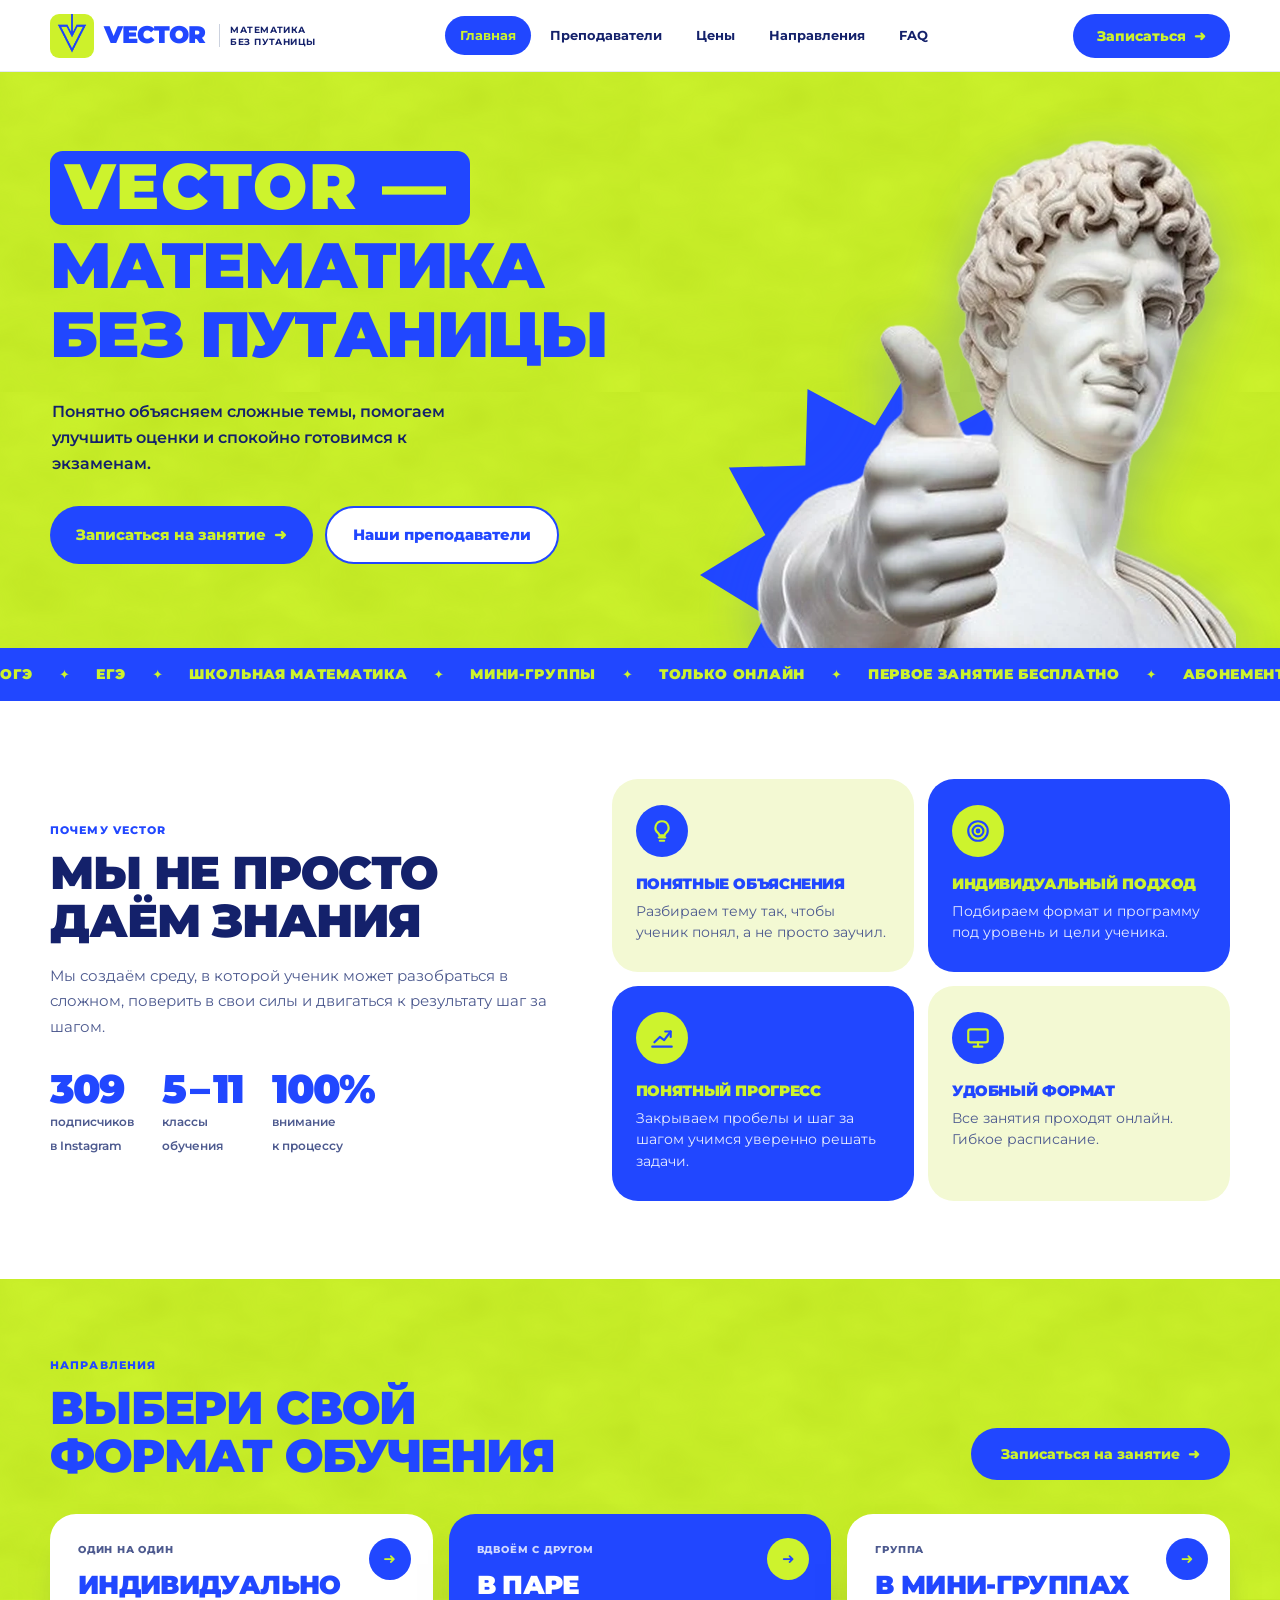
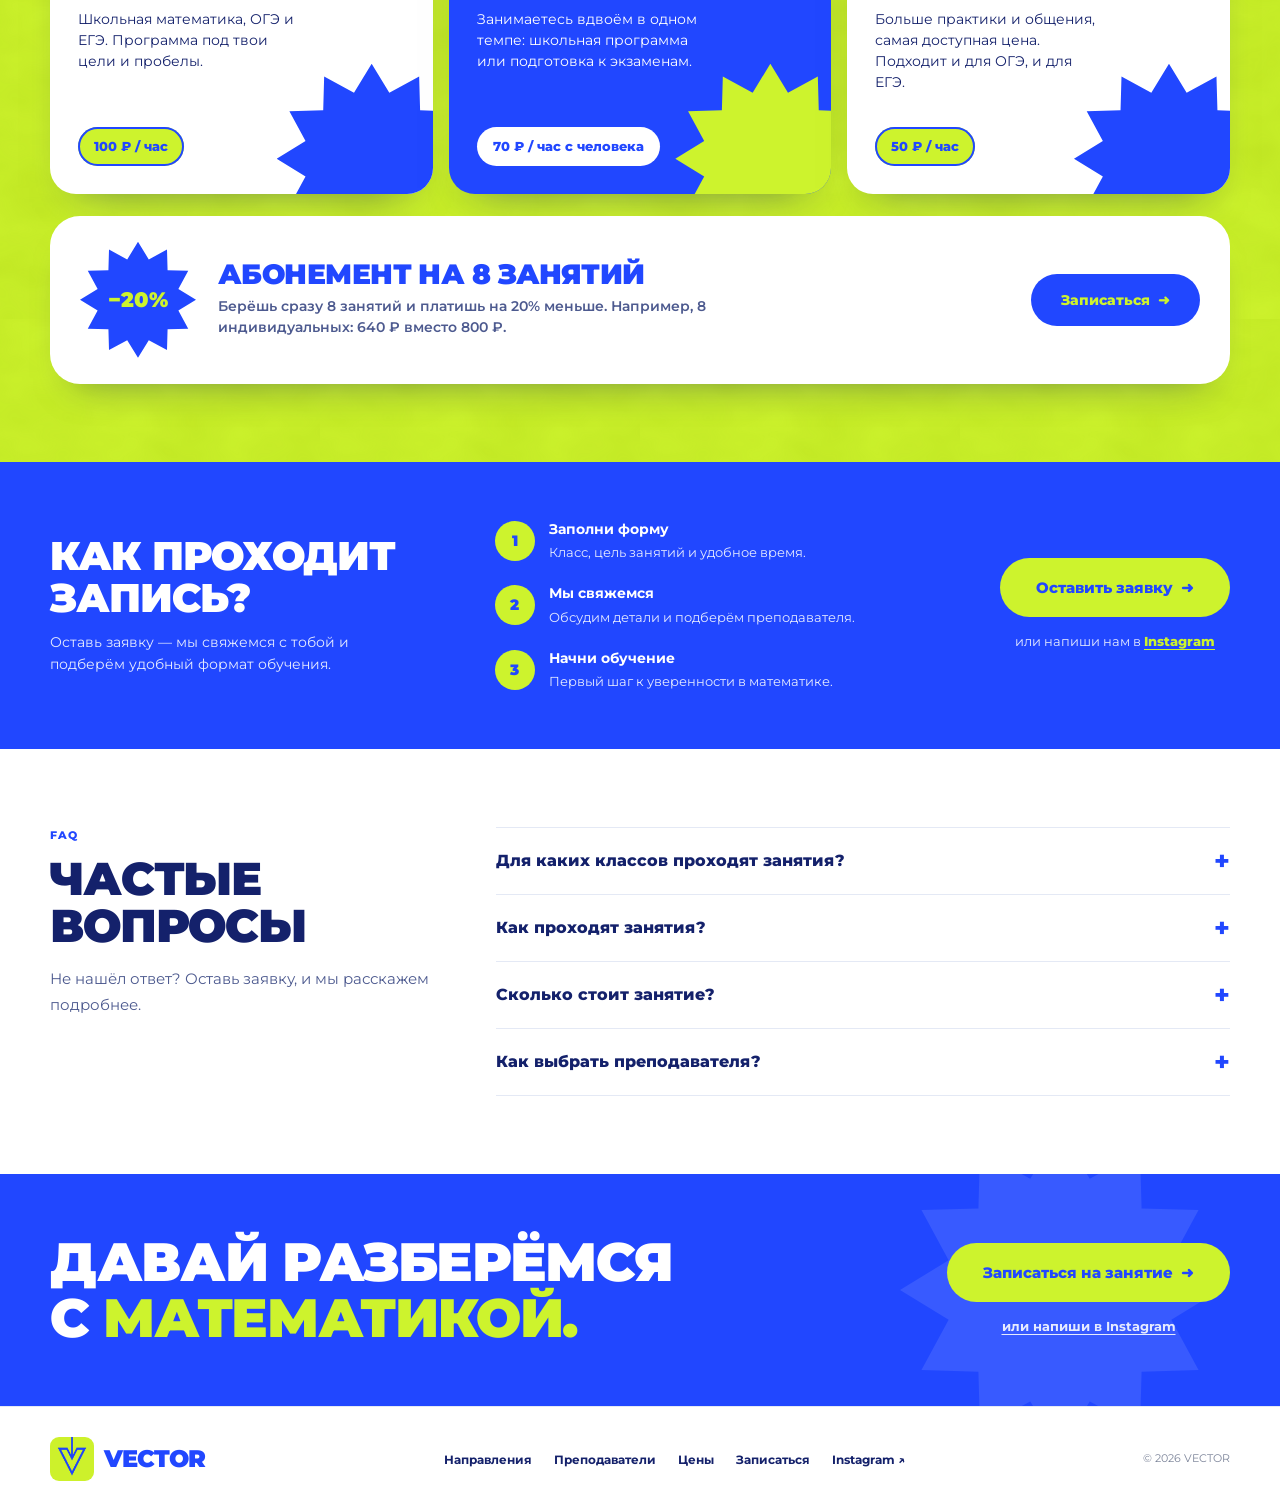
==== index.html @ 54697eaa "Первая версия сайта" ====
<!doctype html>
<html lang="ru"><head><meta charset="utf-8"><meta name="viewport" content="width=device-width,initial-scale=1">
<meta name="theme-color" content="#2447ff"><meta name="description" content="VECTOR — репетиторство по математике 5–11 класс, подготовка к ОГЭ и ЕГЭ.">
<title>VECTOR — математика без путаницы</title>
<link rel="icon" type="image/png" href="[data-uri]"><link rel="preconnect" href="https://fonts.googleapis.com"><link href="https://fonts.googleapis.com/css2?family=Montserrat:wght@500;700;800;900&display=swap" rel="stylesheet"><style>
:root{--b:#2147ff;--l:#cdf32d;--n:#14216b;--m:#f3f9d3;--mut:#4d5a8f;--line:#e4e9f5;--r:26px}
*{box-sizing:border-box}
html{scroll-behavior:smooth;scroll-padding-top:90px}
body{margin:0;font-family:Montserrat,Inter,system-ui,Arial,sans-serif;font-size:15px;line-height:1.6;color:var(--n);background:#fff;-webkit-font-smoothing:antialiased}
a{color:inherit;text-decoration:none}
img{max-width:100%}
h1,h2,h3{margin:0;font-weight:900;text-transform:uppercase;letter-spacing:-.025em}
.wrap{width:min(1180px,calc(100% - 40px));margin:auto}
.tex{background-color:var(--l);background-image:url("data:image/svg+xml,%3Csvg xmlns='http://www.w3.org/2000/svg' width='320' height='320'%3E%3Cfilter id='n'%3E%3CfeTurbulence type='fractalNoise' baseFrequency='.012 .02' numOctaves='3' seed='4'/%3E%3CfeColorMatrix values='0 0 0 0 .3 0 0 0 0 .5 0 0 0 0 0 0 0 0 .25 0'/%3E%3C/filter%3E%3Crect width='100%25' height='100%25' filter='url(%23n)'/%3E%3C/svg%3E")}

/* header */
header{height:72px;position:sticky;top:0;z-index:50;background:rgba(255,255,255,.92);backdrop-filter:blur(12px);border-bottom:1px solid var(--line)}
.nav{height:100%;display:flex;align-items:center;justify-content:space-between;gap:20px}
.brand{display:flex;align-items:center;gap:10px;font-weight:900;font-size:24px;letter-spacing:-.04em;color:var(--b)}
.brand img{width:44px;height:44px;border-radius:9px;object-fit:cover;flex:none}
.tag{border-left:1px solid #ccd2df;padding-left:10px;margin-left:4px;font-size:9px;line-height:1.25;color:var(--n);letter-spacing:.05em;font-weight:700}
.links{display:flex;gap:4px;font-size:13px;font-weight:700}
.links a{padding:9px 15px;border-radius:30px;transition:.2s}
.links a:hover{background:var(--m);color:var(--b)}
.links a.active{background:var(--b);color:var(--l)}

/* buttons */
.btn{display:inline-flex;align-items:center;justify-content:center;gap:10px;border:0;border-radius:40px;padding:15px 26px;background:var(--b);color:var(--l);font:800 13px Montserrat,Inter,sans-serif;cursor:pointer;transition:transform .2s,box-shadow .2s;text-align:center}
.btn:hover{transform:translateY(-2px);box-shadow:0 12px 24px -12px rgba(33,71,255,.7)}
.btn.blue{background:var(--b);color:var(--l)}
.btn.outline,.btn.dark{background:#fff;color:var(--b);border:2px solid var(--b)}
.btn.lime{background:var(--l);color:var(--b)}
.btn.sm{padding:12px 20px}
.btn.big{padding:20px 36px;font-size:15px}

/* sections */
.section{padding:78px 0}
.head{display:flex;align-items:flex-end;justify-content:space-between;gap:20px;margin-bottom:34px}
.kicker{font-size:11px;letter-spacing:.1em;text-transform:uppercase;font-weight:800;color:var(--b);margin-bottom:10px}
.title{font-size:clamp(28px,3.6vw,46px);line-height:1.04;color:var(--n)}
.textlink{font-size:13px;font-weight:800;color:var(--b)}
.copy{font-size:15px;line-height:1.7;color:var(--mut);margin:0}

/* hero */
.hero{position:relative;overflow:hidden;color:var(--b)}
.hero-grid{display:grid;grid-template-columns:1.05fr .95fr;gap:20px;align-items:stretch;min-height:560px}
.hero-copy{padding:76px 0 84px;display:flex;flex-direction:column;justify-content:center;align-items:flex-start;position:relative;z-index:3}
.eyebrow{display:inline-block;font-size:11px;letter-spacing:.08em;text-transform:uppercase;margin-bottom:24px;color:var(--b);font-weight:800;padding:9px 15px;background:#fff;border-radius:30px}
h1{font-size:clamp(34px,5vw,64px);line-height:1.08;color:var(--b);margin:0 0 22px}
h1 span{display:inline-block;background:var(--b);color:var(--l);padding:.06em .26em .1em .18em;border-radius:.2em;line-height:1;margin:.04em 0 .1em;letter-spacing:-.015em}
.lead{font-size:16px;line-height:1.6;color:var(--n);font-weight:600;max-width:460px;margin:0}
.actions{display:flex;gap:12px;flex-wrap:wrap;margin-top:30px}
.art{position:relative;min-height:520px}
.burst{position:absolute;right:100px;top:50%;width:430px;height:430px;background:var(--b);clip-path:polygon(50.0% 0.0%,59.3% 15.2%,75.0% 6.7%,75.5% 24.5%,93.3% 25.0%,84.8% 40.7%,100.0% 50.0%,84.8% 59.3%,93.3% 75.0%,75.5% 75.5%,75.0% 93.3%,59.3% 84.8%,50.0% 100.0%,40.7% 84.8%,25.0% 93.3%,24.5% 75.5%,6.7% 75.0%,15.2% 59.3%,0.0% 50.0%,15.2% 40.7%,6.7% 25.0%,24.5% 24.5%,25.0% 6.7%,40.7% 15.2%);animation:spin 60s linear infinite}
@keyframes spin{from{transform:translateY(-50%) rotate(0)}to{transform:translateY(-50%) rotate(360deg)}}
.statue{position:absolute;z-index:2;bottom:0;right:-6px;height:92%;width:auto;max-width:none;filter:drop-shadow(0 16px 28px rgba(33,71,255,.28))}
.fcard{position:absolute;z-index:3;left:0;bottom:64px;background:#fff;border-radius:22px;padding:16px 22px 18px;display:grid;gap:9px;box-shadow:0 18px 34px -20px rgba(33,71,255,.7)}
.fcard i{font-style:normal;font-size:10px;font-weight:800;letter-spacing:.12em;text-transform:uppercase;color:var(--mut)}
.fcard b{font-size:17px;font-weight:800;color:var(--b);letter-spacing:-.01em;white-space:nowrap}
.fcard b+b{border-top:1.5px dashed #cfd6ee;padding-top:9px}

/* ticker */
.ticker{background:var(--b);color:var(--l);overflow:hidden}
.ticker .track{display:flex;width:max-content;animation:tickmove 38s linear infinite}
.ticker .grp{display:flex;flex:none;align-items:center}
.ticker .grp span{padding:15px 0;font-weight:900;font-size:14px;letter-spacing:.05em;white-space:nowrap}
.ticker .grp i{font-style:normal;padding:0 26px;font-size:13px}
@keyframes tickmove{from{transform:translateX(0)}to{transform:translateX(-50%)}}

/* why + features */
.why-grid{display:grid;grid-template-columns:.9fr 1.1fr;gap:56px;align-items:center}
.why-left .title{margin-bottom:18px}
.stats{display:grid;grid-template-columns:repeat(3,auto);gap:28px;margin-top:30px;justify-content:start}
.stat strong{display:block;font-size:40px;font-weight:900;letter-spacing:-.05em;color:var(--b);line-height:1}
.stat span{font-size:12px;line-height:1.4;color:var(--mut);font-weight:600}
.feat-grid{display:grid;grid-template-columns:1fr 1fr;gap:14px}
.feat{background:var(--m);border-radius:var(--r);padding:26px 24px 28px;transition:transform .2s}
.feat:hover{transform:translateY(-4px)}
.feat.blue{background:var(--b);color:#fff}
.feat .ic{width:52px;height:52px;border-radius:50%;background:var(--b);color:var(--l);display:grid;place-items:center;margin-bottom:18px}
.feat.blue .ic{background:var(--l);color:var(--b)}
.feat .ic svg{width:26px;height:26px;fill:none;stroke:currentColor;stroke-width:2;stroke-linecap:round;stroke-linejoin:round}
.feat h3{font-size:15px;line-height:1.2;color:var(--b);margin-bottom:8px}
.feat.blue h3{color:var(--l)}
.feat p{margin:0;font-size:13.5px;line-height:1.6;color:var(--mut)}
.feat.blue p{color:#e6ebff}

/* courses */
.courses-sec .title{color:var(--b)}
.courses{display:grid;grid-template-columns:repeat(3,1fr);gap:16px}
.course{position:relative;overflow:hidden;min-height:280px;padding:28px;background:#fff;color:var(--n);display:flex;flex-direction:column;align-items:flex-start;border-radius:var(--r);transition:transform .25s}
.course:hover{transform:translateY(-6px)}
.course.blue{background:var(--b);color:#fff}
.label{font-size:10px;font-weight:800;text-transform:uppercase;letter-spacing:.08em;color:var(--mut)}
.course.blue .label{color:#cfd8ff}
.course h3{font-size:26px;line-height:1.04;margin:14px 0 10px;color:var(--b);z-index:1}
.course.blue h3{color:#fff}
.course p{font-size:13.5px;line-height:1.55;max-width:230px;margin:0 0 20px;z-index:1}
.price{font-size:13px;font-weight:800;margin-top:auto;z-index:1;background:var(--b);color:var(--l);padding:9px 16px;border-radius:30px}
.course.blue .price{background:var(--l);color:var(--b)}
.arr{position:absolute;right:22px;top:24px;background:var(--l);color:var(--b);border-radius:50%;width:42px;height:42px;display:grid;place-items:center;z-index:2;font-weight:900}
.course.blue .arr{background:#fff}
.star{position:absolute;right:-34px;bottom:-60px;width:190px;height:190px;background:var(--l);clip-path:polygon(50.0% 0.0%,59.3% 15.2%,75.0% 6.7%,75.5% 24.5%,93.3% 25.0%,84.8% 40.7%,100.0% 50.0%,84.8% 59.3%,93.3% 75.0%,75.5% 75.5%,75.0% 93.3%,59.3% 84.8%,50.0% 100.0%,40.7% 84.8%,25.0% 93.3%,24.5% 75.5%,6.7% 75.0%,15.2% 59.3%,0.0% 50.0%,15.2% 40.7%,6.7% 25.0%,24.5% 24.5%,25.0% 6.7%,40.7% 15.2%)}
.course.blue .star{background:var(--l);opacity:.9}

/* band */
.band{background:var(--b);color:#fff;padding:56px 0}
.band-grid{display:grid;grid-template-columns:1fr 1.15fr auto;gap:44px;align-items:center}
.band-title h2{font-size:clamp(28px,3.2vw,40px);line-height:1.05;margin:0 0 12px}
.band-title p{margin:0;font-size:14px;line-height:1.6;color:#e6ebff;max-width:340px}
.steps{display:grid;gap:18px}
.step{display:grid;grid-template-columns:40px 1fr;gap:14px;align-items:center}
.num{width:40px;height:40px;border-radius:50%;background:var(--l);color:var(--b);display:grid;place-items:center;font-size:15px;font-weight:900}
.step strong{font-size:14px;display:block}
.step span{font-size:12.5px;color:#e6ebff}
.band-cta{display:grid;gap:14px;justify-items:center;text-align:center}
.band-cta .btn{background:var(--l);color:var(--b)}
.band-cta p{margin:0;font-size:13px;color:#e6ebff}
.band-cta p a{color:var(--l);font-weight:800;text-decoration:underline;text-underline-offset:3px}

/* faq */
.faq-grid{display:grid;grid-template-columns:.7fr 1.3fr;gap:50px}
details{border-top:1px solid var(--line);padding:20px 0}
details:last-child{border-bottom:1px solid var(--line)}
summary{list-style:none;display:flex;justify-content:space-between;gap:16px;cursor:pointer;font-size:16px;font-weight:800;color:var(--n)}
summary::-webkit-details-marker{display:none}
summary:after{content:'+';font-size:26px;line-height:1;color:var(--b);flex:none}
details[open] summary:after{content:'−'}
details p{font-size:14px;line-height:1.65;color:var(--mut);margin:12px 0 0}

/* cta */
.cta{background:var(--b);color:#fff;padding:60px 0;position:relative;overflow:hidden}
.cta:before{content:'';position:absolute;right:max(4%,calc((100vw - 1180px)/2 + 10px));top:50%;width:320px;height:320px;transform:translateY(-50%);background:rgba(255,255,255,.1);clip-path:polygon(50.0% 0.0%,59.3% 15.2%,75.0% 6.7%,75.5% 24.5%,93.3% 25.0%,84.8% 40.7%,100.0% 50.0%,84.8% 59.3%,93.3% 75.0%,75.5% 75.5%,75.0% 93.3%,59.3% 84.8%,50.0% 100.0%,40.7% 84.8%,25.0% 93.3%,24.5% 75.5%,6.7% 75.0%,15.2% 59.3%,0.0% 50.0%,15.2% 40.7%,6.7% 25.0%,24.5% 24.5%,25.0% 6.7%,40.7% 15.2%)}
.cta .wrap{position:relative;z-index:1;display:flex;align-items:center;justify-content:space-between;gap:34px}
.cta h2{font-size:clamp(30px,4.4vw,54px);line-height:1.04}
.cta h2 span{color:var(--l)}
.cta-act{display:grid;gap:14px;justify-items:center;text-align:center;flex:none}
.cta .btn.big{background:var(--l);color:var(--b)}
.cta-ig{font-size:13px;font-weight:700;color:#e6ebff;text-decoration:underline;text-underline-offset:3px}
.cta-ig:hover{color:var(--l)}

/* page hero (inner pages) */
.page-hero{color:var(--b);padding:56px 0 60px;position:relative;overflow:hidden}
.page-hero:after{content:'';position:absolute;right:-60px;top:-50px;width:330px;height:330px;background:var(--b);clip-path:polygon(50.0% 0.0%,59.3% 15.2%,75.0% 6.7%,75.5% 24.5%,93.3% 25.0%,84.8% 40.7%,100.0% 50.0%,84.8% 59.3%,93.3% 75.0%,75.5% 75.5%,75.0% 93.3%,59.3% 84.8%,50.0% 100.0%,40.7% 84.8%,25.0% 93.3%,24.5% 75.5%,6.7% 75.0%,15.2% 59.3%,0.0% 50.0%,15.2% 40.7%,6.7% 25.0%,24.5% 24.5%,25.0% 6.7%,40.7% 15.2%)}
.page-hero .wrap{position:relative;z-index:2}
.page-hero h1{font-size:clamp(30px,4.6vw,58px);margin-bottom:16px}
.page-hero p{font-size:16px;line-height:1.6;color:var(--n);font-weight:600;max-width:520px;margin:0}

/* teachers */
.teachers{display:grid;grid-template-columns:repeat(3,1fr);gap:20px}
.teacher{background:#fff;border:1px solid var(--line);border-radius:var(--r);overflow:hidden;transition:transform .25s;display:flex;flex-direction:column}
.teacher:hover{transform:translateY(-6px)}
.photo{height:230px;background:var(--b);position:relative;display:grid;place-items:center;overflow:hidden}
.photo.lime{background:var(--l)}
.photo.navy{background:var(--m)}
.photo .ph{font-size:84px;font-weight:900;color:var(--l);letter-spacing:-.06em;z-index:2}
.photo.lime .ph,.photo.navy .ph{color:var(--b)}
.photo:after{content:'';position:absolute;right:-30px;bottom:-60px;width:150px;height:150px;background:rgba(255,255,255,.2);clip-path:polygon(50.0% 0.0%,59.3% 15.2%,75.0% 6.7%,75.5% 24.5%,93.3% 25.0%,84.8% 40.7%,100.0% 50.0%,84.8% 59.3%,93.3% 75.0%,75.5% 75.5%,75.0% 93.3%,59.3% 84.8%,50.0% 100.0%,40.7% 84.8%,25.0% 93.3%,24.5% 75.5%,6.7% 75.0%,15.2% 59.3%,0.0% 50.0%,15.2% 40.7%,6.7% 25.0%,24.5% 24.5%,25.0% 6.7%,40.7% 15.2%)}
.tbody{padding:24px;display:flex;flex-direction:column;gap:12px;flex:1}
.tbody h3{font-size:22px;color:var(--n)}
.role{font-size:12px;font-weight:800;color:var(--b)}
.tbody p{font-size:13px;line-height:1.6;color:var(--mut);margin:0}
.chips{display:flex;gap:7px;flex-wrap:wrap}
.chip{font-size:11px;font-weight:800;padding:6px 12px;border-radius:30px;background:var(--m);color:var(--n)}
.tfoot{margin-top:auto;padding-top:6px}

.tl-sec{background:var(--m)}
.tl-grid{display:grid;grid-template-columns:repeat(3,1fr);gap:30px}
.tl{position:relative}
.tl .circ{width:68px;height:68px;border-radius:50%;background:var(--b);color:var(--l);display:grid;place-items:center;font-size:26px;font-weight:900;margin-bottom:20px;position:relative;z-index:1}
.tl:not(:last-child):after{content:'';position:absolute;top:33px;left:84px;right:-14px;border-top:3px dashed var(--b);opacity:.35}
.tl h3{font-size:18px;color:var(--b);margin-bottom:8px;line-height:1.15}
.tl p{margin:0;font-size:14px;line-height:1.65;color:var(--mut);max-width:300px}

.join{background:var(--b);color:#fff;border-radius:30px;padding:48px;display:grid;grid-template-columns:1.2fr .8fr;gap:30px;align-items:center}
.join h2{font-size:clamp(28px,3.6vw,44px);line-height:1.04;margin:0 0 12px}
.join p{color:#e6ebff;line-height:1.6;font-size:14px;margin:0}
.join .btn{background:var(--l);color:var(--b)}
.join ul{margin:0;padding:0;list-style:none;display:grid;gap:12px}
.join li{display:flex;gap:12px;align-items:center;font-size:14px;font-weight:700}
.join li:before{content:'✓';width:28px;height:28px;border-radius:50%;background:var(--l);color:var(--b);display:grid;place-items:center;font-size:13px;font-weight:900;flex:none}

/* signup */
.signup-grid{display:grid;grid-template-columns:.85fr 1.15fr;gap:46px;align-items:start}
.side{position:sticky;top:96px;display:grid;gap:16px}
.side .steps{background:var(--b);color:#fff;border-radius:var(--r);padding:30px;gap:20px}
.perks{background:var(--l);border-radius:var(--r);padding:26px}
.perks h3{margin:0 0 12px;font-size:18px;color:var(--b)}
.perks ul{margin:0;padding:0;list-style:none;display:grid;gap:9px;font-size:13px;font-weight:700}
.perks li:before{content:'★ ';color:var(--b)}
.form{background:#fff;color:var(--n);padding:34px;border-radius:30px;border:1px solid var(--line);box-shadow:0 30px 60px -40px rgba(33,71,255,.6)}
.form h2{margin:0 0 6px;font-size:26px;color:var(--b)}
.form>p{margin:0 0 22px;font-size:13px;color:var(--mut)}
.row{display:grid;grid-template-columns:1fr 1fr;gap:14px}
.field{display:grid;gap:7px;margin-bottom:16px}
.field label{font-size:12px;font-weight:800}
.field input,.field select,.field textarea{width:100%;padding:14px;border:1.5px solid var(--line);border-radius:14px;background:#fafbfe;font:500 14px Montserrat,Inter,sans-serif;color:var(--n);transition:.2s}
.field textarea{min-height:90px;resize:vertical}
.field input:focus,.field select:focus,.field textarea:focus{outline:0;border-color:var(--b);background:#fff;box-shadow:0 0 0 4px rgba(33,71,255,.1)}
.pills{display:flex;gap:8px;flex-wrap:wrap;position:relative}
.pills input{position:absolute;opacity:0;pointer-events:none;width:1px;height:1px;left:0;top:0}
.pills label{padding:10px 16px;border:1.5px solid var(--line);border-radius:30px;font-size:13px;font-weight:700;cursor:pointer;transition:.2s;background:#fafbfe}
.pills input:checked+label{background:var(--b);border-color:var(--b);color:var(--l)}
.pills label:hover{border-color:var(--b)}
.form .btn{width:100%;padding:17px;font-size:14px}
.note{font-size:11px;line-height:1.5;color:#77809b;margin:12px 0 0;text-align:center}
.ok{display:none;background:#f2fbc9;border:1.5px solid var(--l);border-radius:14px;padding:14px;font-size:13px;font-weight:700;margin-top:14px}
.ok.show{display:block}

/* footer */
footer{padding:30px 0;border-top:1px solid var(--line)}
.footer{display:flex;align-items:center;justify-content:space-between;gap:20px}
.footlinks{display:flex;gap:22px;font-size:12px;font-weight:700}
.footlinks a:hover{color:var(--b)}
.copyright{font-size:11px;color:#7d859a}

/* mobile tabs */
.mnav{display:none}

/* cabinet */
.cab-body{background:#f7faea}
.gate{position:fixed;inset:0;z-index:100;background:var(--l);display:grid;place-items:center;padding:20px}
.gate[hidden]{display:none}
.gate-box{background:#fff;border-radius:28px;padding:34px;width:min(400px,100%);display:grid;gap:14px;text-align:center;justify-items:center;box-shadow:0 30px 60px -30px rgba(33,71,255,.6)}
.gate-box img{border-radius:14px}
.gate-box h1{font-size:24px;margin:0;color:var(--b)}
.gate-box p{margin:0;font-size:13px;color:var(--mut);line-height:1.5;text-transform:none}
.gate-box input{width:100%;padding:14px;border:2px solid var(--line);border-radius:14px;font:600 15px Montserrat,Inter,sans-serif;text-align:center}
.gate-box input:focus{outline:0;border-color:var(--b)}
.gate-box .btn{width:100%}
.gate-box .gate-err{color:#d4142e;font-weight:700;min-height:1em}
.cab{padding:40px 0 70px}
.cab[hidden],section[hidden]{display:none}
.cab-head{display:flex;justify-content:space-between;align-items:flex-end;gap:20px;flex-wrap:wrap;margin-bottom:26px}
.cab-actions{display:flex;gap:10px;flex-wrap:wrap}
.cab-stats{display:grid;grid-template-columns:repeat(3,1fr);gap:14px;margin-bottom:26px}
.cstat{background:#fff;border-radius:20px;padding:18px 22px}
.cstat strong{display:block;font-size:34px;font-weight:900;color:var(--b);letter-spacing:-.04em}
.cstat span{font-size:12px;font-weight:700;color:var(--mut)}
.tabs{display:flex;gap:8px;margin-bottom:20px;flex-wrap:wrap}
.tab{border:0;background:#fff;color:var(--b);border-radius:30px;padding:11px 20px;font:800 13px Montserrat,Inter,sans-serif;cursor:pointer}
.tab.on{background:var(--b);color:var(--l)}
.weekgrid{display:grid;grid-template-columns:repeat(auto-fit,minmax(210px,1fr));gap:12px;align-items:start}
.dcol{background:#fff;border-radius:20px;padding:12px;display:grid;gap:10px}
.dcol.today{outline:3px solid var(--b)}
.dhead{display:flex;justify-content:space-between;align-items:center;font-size:13px;color:var(--b)}
.dhead span{background:var(--l);color:var(--b);border-radius:20px;min-width:26px;text-align:center;padding:3px 8px;font-weight:900;font-size:12px}
.dempty{font-size:12px;color:#97a0b8;font-weight:700;padding:10px 4px}
.dempty.big{background:#fff;border:2px dashed var(--line);border-radius:20px;padding:40px;text-align:center}
.lcard{background:var(--m);border-radius:16px;padding:12px;display:grid;gap:7px}
.ltime{font-weight:900;font-size:15px;color:var(--b)}
.lname{font-weight:800;font-size:14px}
.ltopic{font-size:12px;color:var(--n)}
.lnote{font-size:11.5px;color:var(--mut);line-height:1.45}
.lbtns{display:flex;gap:6px;flex-wrap:wrap;margin-top:2px}
.lbtns .btn{padding:8px 12px;font-size:11px}
.dadd{border:2px dashed #c4cde4;background:transparent;border-radius:12px;padding:9px;font:800 12px Montserrat,Inter,sans-serif;color:var(--b);cursor:pointer}
.dadd:hover{background:var(--m);border-color:var(--b)}
.stu-grid{display:grid;grid-template-columns:repeat(auto-fill,minmax(250px,1fr));gap:14px}
.scard{background:#fff;border-radius:20px;padding:20px}
.scard h3{margin:0 0 4px;font-size:17px}
.scard ul{list-style:none;margin:12px 0 0;padding:0;display:grid;gap:7px;font-size:13px}
.scard li b{color:var(--b);display:inline-block;width:26px}
.scard li span{color:var(--mut);font-size:11px}
.backup{background:#fff;border-radius:22px;padding:28px;max-width:720px}
.backup h3{margin:0 0 10px;font-size:20px}
.backup p{font-size:14px;line-height:1.65;color:var(--mut);margin:0 0 18px}
.dlg{border:0;border-radius:26px;padding:0;width:min(560px,calc(100% - 24px));color:var(--n);box-shadow:0 40px 80px -30px rgba(16,32,79,.6)}
.dlg::backdrop{background:rgba(33,71,255,.45)}
.dlg-form{padding:26px}
.dlg-form h2{margin:0 0 18px;font-size:22px;color:var(--b)}
.dlg-btns{display:flex;gap:10px;flex-wrap:wrap;margin-top:6px}
.toast{position:fixed;left:50%;bottom:26px;transform:translate(-50%,30px);background:var(--b);color:var(--l);padding:12px 20px;border-radius:30px;font-size:13px;font-weight:700;opacity:0;pointer-events:none;transition:.25s;z-index:200}
.toast.show{opacity:1;transform:translate(-50%,0)}

/* ===== адаптив ===== */
@media(max-width:900px){
.links{gap:0}.links a{padding:8px 10px;font-size:12px}
.hero-grid{grid-template-columns:1fr;min-height:0}
.hero-copy{padding:56px 0 20px}
.art{min-height:400px}
.burst{width:330px;height:330px;right:auto;left:50%;margin-left:-190px}
.statue{right:auto;left:50%;margin-left:-60px;height:94%}
.fcard{left:0;bottom:30px}
.why-grid{grid-template-columns:1fr;gap:34px}
.band-grid{grid-template-columns:1fr;gap:28px}.band-cta{justify-items:start;text-align:left}
.teachers{grid-template-columns:1fr 1fr}
.tl-grid{grid-template-columns:1fr;gap:26px}.tl:after{display:none}
.signup-grid{grid-template-columns:1fr}.side{position:static}
.join{grid-template-columns:1fr}
}
@media(max-width:760px){
.cta .wrap{flex-direction:column;align-items:flex-start}.cta-act{justify-items:start;text-align:left}.cta:before{width:220px;height:220px;right:-50px;top:30%}
}
@media(max-width:620px){
.wrap{width:calc(100% - 32px)}
header{height:62px}.links{display:none}.brand{font-size:21px}.brand img{width:38px;height:38px}.tag{display:none}
.section{padding:52px 0}
.hero-copy{padding:40px 0 10px}
.art{min-height:330px}
.burst{width:260px;height:260px;margin-left:-150px}
.statue{margin-left:-40px;height:92%}
.fcard{padding:12px 16px;bottom:16px;border-radius:18px}.fcard b{font-size:13px}
.feat-grid{grid-template-columns:1fr}
.stats{gap:20px}.stat strong{font-size:32px}
.head{align-items:flex-start;flex-direction:column}
.courses{grid-template-columns:1fr}.course{min-height:230px}
.band{padding:42px 0}.btn.big{padding:17px 28px;font-size:14px}
.faq-grid{grid-template-columns:1fr;gap:24px}
.teachers{grid-template-columns:1fr}
.page-hero{padding:40px 0 44px}.page-hero:after{width:190px;height:190px;right:-70px}
.join{padding:30px 24px}
.row{grid-template-columns:1fr}.form{padding:22px}
.footer{flex-wrap:wrap}.footlinks{order:3;width:100%;flex-wrap:wrap}.copyright{margin-left:auto}
.cab-stats{grid-template-columns:1fr}.cab{padding-top:26px}
.mnav{display:grid;grid-template-columns:repeat(4,1fr);position:fixed;bottom:0;left:0;right:0;z-index:60;background:#fff;border-top:1px solid var(--line);padding:6px 6px calc(6px + env(safe-area-inset-bottom))}
.mnav a{text-align:center;font-size:11px;font-weight:800;padding:10px 4px;border-radius:12px;color:var(--mut)}
.mnav a.active{background:var(--b);color:var(--l)}
body{padding-bottom:62px}
}
@media print{header,.cab-actions,.tabs,.dadd,.lbtns,.mnav,.toast,#tab-students,#tab-backup{display:none!important}.cab-body{background:#fff}.weekgrid{grid-template-columns:repeat(2,1fr)}.dcol{break-inside:avoid}}
@media(prefers-reduced-motion:reduce){*{animation:none!important;transition:none!important}}

/* ===== карточки преподавателей с фото ===== */
.teacher .photo{height:auto;aspect-ratio:720/680}
.teacher .photo.pop{background:var(--m);display:block}
.teacher .photo.pop:after{display:none}
.teacher .photo.pop img{display:block;width:100%;height:100%;object-fit:contain}
.photo.navy{background:var(--m)}
.fcard{display:none}


/* ===== крупные заметные кнопки ===== */
.btn{padding:17px 30px;font-size:14px}
.btn.sm{padding:14px 24px;font-size:13.5px}
header .btn{padding:14px 26px;font-size:14px}
.actions .btn{padding:19px 32px;font-size:14.5px}
.teacher .tfoot .btn{width:100%;padding:16px 24px;font-size:14px}
.head .btn{flex:none}
@media(max-width:620px){.actions .btn{width:100%}.head .btn{width:100%}header .btn{padding:12px 18px;font-size:13px}}

/* ===== карточки направлений: ничего не сливается ===== */
.course{box-shadow:0 22px 40px -28px rgba(20,33,107,.55)}
.course .star{background:var(--b);opacity:1}
.course.blue .star{background:var(--l);opacity:1}
.course .arr{background:var(--b);color:var(--l)}
.course.blue .arr{background:var(--l);color:var(--b)}
.course .price{background:var(--l);color:var(--b)}
.course.blue .price{background:#fff;color:var(--b)}
.course .price{box-shadow:inset 0 0 0 2px var(--b)}
.course.blue .price{box-shadow:none}

/* ===== «Как мы занимаемся» ===== */
.how{background:var(--m);padding:70px 0}
.how-card{background:#fff;border-radius:34px;padding:46px 46px 40px;box-shadow:0 30px 60px -44px rgba(33,71,255,.55)}
.how-head{display:flex;justify-content:space-between;align-items:flex-end;gap:30px;padding-bottom:30px;margin-bottom:34px;border-bottom:2px solid var(--m)}
.how-head p{margin:0;max-width:300px;font-size:14px;line-height:1.55;font-weight:600;color:var(--mut)}
.how-steps{display:grid;grid-template-columns:repeat(3,1fr)}
.how-step{padding:0 34px;border-left:2px dashed #d3dd9a;display:flex;flex-direction:column;align-items:flex-start}
.how-step:first-child{padding-left:0;border-left:0}
.how-step:last-child{padding-right:0}
.how-n{width:58px;height:58px;border-radius:50%;background:var(--b);color:var(--l);display:grid;place-items:center;font-size:24px;font-weight:900;margin-bottom:20px}
.how-step h3{font-size:18px;line-height:1.2;color:var(--b);min-height:2.4em;margin:0 0 10px}
.how-step p{margin:0;font-size:14px;line-height:1.65;color:var(--mut)}
@media(max-width:900px){.how-card{padding:32px 26px}.how-head{flex-direction:column;align-items:flex-start;gap:12px}.how-steps{grid-template-columns:1fr}.how-step{padding:24px 0;border-left:0;border-top:2px dashed #d3dd9a}.how-step:first-child{border-top:0;padding-top:0}.how-step h3{min-height:0}}
@media(max-width:620px){.how{padding:44px 0}}


/* ===== страница цен ===== */
.price-grid{display:grid;grid-template-columns:repeat(4,1fr);gap:20px;align-items:stretch}
.pcard{background:var(--m);border-radius:30px;padding:34px 30px 32px;display:flex;flex-direction:column;gap:16px;position:relative;overflow:hidden}
.pcard.feat-p{background:var(--b);color:#fff}
.plabel{align-self:flex-start;font-size:11px;font-weight:800;letter-spacing:.1em;text-transform:uppercase;background:#fff;color:var(--b);padding:7px 13px;border-radius:30px}
.pcard.feat-p .plabel{background:var(--l)}
.pcard h3{font-size:24px;color:var(--b);line-height:1.05}
.pcard.feat-p h3{color:#fff}
.pprice{display:flex;align-items:baseline;gap:10px;flex-wrap:wrap}
.pprice strong{font-size:50px;line-height:1;font-weight:900;letter-spacing:-.05em;color:var(--b)}
.pprice span{font-size:13px;font-weight:700;color:var(--mut)}
.pcard.feat-p .pprice strong{color:var(--l)}
.pcard.feat-p .pprice span{color:#dbe3ff}
.plist{list-style:none;margin:6px 0 10px;padding:0;display:grid;gap:11px;font-size:14px;font-weight:600;flex:1}
.plist li{display:flex;gap:11px;align-items:flex-start;line-height:1.45}
.plist li:before{content:'✓';flex:none;width:22px;height:22px;border-radius:50%;background:var(--b);color:var(--l);display:grid;place-items:center;font-size:12px;font-weight:900;margin-top:1px}
.pcard.feat-p .plist li:before{background:var(--l);color:var(--b)}
.pcard .btn{width:100%}
.pnote{margin:26px 0 0;text-align:center;font-size:13px;color:var(--mut);font-weight:600}
@media(max-width:1100px){.price-grid{grid-template-columns:repeat(2,1fr)}}
@media(max-width:640px){.price-grid{grid-template-columns:1fr}}

.hp{position:absolute!important;left:-9999px;width:1px;height:1px;opacity:0;pointer-events:none}
.ok.bad{background:#ffe9ec;border-color:#f3a0ad;color:#8d1427}
.form .btn[disabled]{opacity:.7;cursor:wait}


/* ===== вкладка «Заявки» ===== */
.badge{display:inline-grid;place-items:center;min-width:22px;height:22px;padding:0 6px;margin-left:6px;border-radius:20px;background:var(--l);color:var(--b);font-size:12px;font-weight:900;vertical-align:middle}
.tab.on .badge{background:var(--l)}
.tab:not(.on) .badge{background:var(--b);color:var(--l)}
.lead-bar{display:flex;gap:12px;align-items:flex-end;flex-wrap:wrap;margin-bottom:16px}
.field.inline{margin:0;min-width:180px}
.field.inline select{padding:12px}
.lead-msg{font-size:13px;font-weight:700;color:var(--mut);margin:0 0 14px}
.lead-msg:empty{display:none}
.lead-list{display:grid;gap:14px;grid-template-columns:repeat(auto-fill,minmax(340px,1fr));align-items:start}
.lead{background:#fff;border-radius:22px;padding:20px;display:grid;gap:12px;border:2px solid transparent}
.lead.st-новая{border-color:var(--b)}
.lead-top{display:flex;align-items:baseline;gap:10px;flex-wrap:wrap}
.lead-top b{font-size:18px;color:var(--b)}
.lead-dt{font-size:12px;color:var(--mut);font-weight:700}
.stbadge{margin-left:auto;font-size:11px;font-weight:800;padding:5px 11px;border-radius:30px;background:var(--m);color:var(--n)}
.st-новая .stbadge{background:var(--b);color:var(--l)}
.st-в-работе .stbadge{background:var(--l);color:var(--b)}
.lead-meta{display:flex;gap:6px;flex-wrap:wrap}
.chip.tch{background:#e8edff;color:var(--b)}
.lead-line{font-size:13px;line-height:1.5;word-break:break-word}
.lead-line i{display:block;font-style:normal;font-size:10px;font-weight:800;letter-spacing:.1em;text-transform:uppercase;color:var(--mut);margin-bottom:2px}
.lead-links,.lead-acts{display:flex;gap:8px;flex-wrap:wrap}
.lead-links .btn,.lead-acts .btn{padding:11px 16px;font-size:12.5px}
.lead-acts{border-top:2px solid var(--m);padding-top:12px}
@media(max-width:620px){.lead-list{grid-template-columns:1fr}}

.how-step h3{min-height:0;white-space:nowrap}
@media(max-width:900px){.how-step h3{white-space:normal}}


/* ===== правки 07.11 ===== */
/* hero: меньше лишнего */
.hero-copy .lead{background:none;padding:0;border-radius:0;max-width:430px;margin-top:6px}
.hero-copy .actions{flex-wrap:nowrap;margin-top:28px}
.hero-copy .actions .btn{white-space:nowrap;padding:18px 26px}
@media(max-width:620px){.hero-copy .actions{flex-wrap:wrap}}
/* синяя плашка в заголовке: слово не вылезает */
h1 span{white-space:nowrap;padding:.06em .34em .1em .24em}
@media(max-width:520px){.page-hero h1{font-size:clamp(24px,7.6vw,34px)}}
/* 5–11 не слипается */
.stat strong.rng{letter-spacing:-.03em}
.stat strong.rng i{font-style:normal;display:inline-block;margin:0 .1em}
/* цены */
.price-sec{padding:54px 0 30px}
.price-grid{gap:18px}
.pcard{padding:30px 26px 28px;gap:14px}
.pcard h3{font-size:22px;min-height:0}
.pprice{display:block}
.pprice strong{display:block}
.pprice span{display:block;margin-top:8px;min-height:18px}
.pcard .btn{width:100%;white-space:nowrap;padding:17px 20px;font-size:14px;min-height:56px;justify-content:center}
.pcard .plist{margin:4px 0 14px}
/* абонемент */
.promo{display:grid;grid-template-columns:auto 1fr auto;gap:22px;align-items:center;background:var(--b);color:#fff;border-radius:30px;padding:26px 30px;margin-top:22px;position:relative;overflow:hidden}
.promo-badge{width:96px;height:96px;background:var(--l);color:var(--b);clip-path:polygon(50.0% 0.0%,59.3% 15.2%,75.0% 6.7%,75.5% 24.5%,93.3% 25.0%,84.8% 40.7%,100.0% 50.0%,84.8% 59.3%,93.3% 75.0%,75.5% 75.5%,75.0% 93.3%,59.3% 84.8%,50.0% 100.0%,40.7% 84.8%,25.0% 93.3%,24.5% 75.5%,6.7% 75.0%,15.2% 59.3%,0.0% 50.0%,15.2% 40.7%,6.7% 25.0%,24.5% 24.5%,25.0% 6.7%,40.7% 15.2%);display:grid;place-items:center;font-weight:900;font-size:24px;letter-spacing:-.04em;flex:none}
.promo-t strong{display:block;font-size:clamp(20px,2.4vw,28px);font-weight:900;text-transform:uppercase;letter-spacing:-.02em;line-height:1.05;margin-bottom:6px}
.promo-t span{display:block;font-size:14px;line-height:1.55;color:#e6ebff;font-weight:600;max-width:560px}
.promo .btn{background:var(--l);color:var(--b);white-space:nowrap}
.courses-sec .promo{background:#fff;color:var(--n);margin-top:22px;box-shadow:0 22px 40px -28px rgba(20,33,107,.55)}
.courses-sec .promo .promo-badge{background:var(--b);color:var(--l)}
.courses-sec .promo .promo-t strong{color:var(--b)}
.courses-sec .promo .promo-t span{color:var(--mut)}
.courses-sec .promo .btn{background:var(--b);color:var(--l)}
@media(max-width:860px){.promo{grid-template-columns:1fr;text-align:left;padding:26px 24px}.promo .btn{width:100%}.promo-badge{width:80px;height:80px;font-size:20px}}
/* карточка «Присоединяйся» */
.teacher.joinc{background:var(--b);border-color:var(--b);color:#fff}
.teacher.joinc .photo.jc{background:var(--l);display:grid;place-items:center;position:relative;overflow:hidden}
.jstar{width:58%;aspect-ratio:1;background:var(--b);clip-path:polygon(50.0% 0.0%,59.3% 15.2%,75.0% 6.7%,75.5% 24.5%,93.3% 25.0%,84.8% 40.7%,100.0% 50.0%,84.8% 59.3%,93.3% 75.0%,75.5% 75.5%,75.0% 93.3%,59.3% 84.8%,50.0% 100.0%,40.7% 84.8%,25.0% 93.3%,24.5% 75.5%,6.7% 75.0%,15.2% 59.3%,0.0% 50.0%,15.2% 40.7%,6.7% 25.0%,24.5% 24.5%,25.0% 6.7%,40.7% 15.2%);display:grid;place-items:center}
.jstar span{font-size:clamp(70px,9vw,120px);font-weight:900;color:var(--l);line-height:1;margin-top:-.04em}
.teacher.joinc .role{color:var(--l)}
.teacher.joinc h3{color:#fff}
.teacher.joinc p{color:#dbe3ff}
.teacher.joinc .chip{background:rgba(255,255,255,.16);color:#fff}
.teacher.joinc .btn{background:var(--l);color:var(--b);width:100%}
.teacher.joinc .photo.jc:after{display:none}

/* правки 22:20: буквы и звезда со скидкой */
h1 span{letter-spacing:.02em;word-spacing:.04em}
.hero h1 span{letter-spacing:.03em}
.promo-badge{width:116px;height:116px;font-size:21px;letter-spacing:0;padding:0}
.promo-badge{text-align:center;line-height:1}
@media(max-width:860px){.promo-badge{width:100px;height:100px;font-size:19px}}


/* ===== занятия и доход ===== */
.mcards{display:grid;grid-template-columns:repeat(4,1fr);gap:14px;margin-bottom:18px}
.mcard{background:#fff;border-radius:22px;padding:20px 22px}
.mcard span{display:block;font-size:12px;font-weight:800;color:var(--mut);text-transform:uppercase;letter-spacing:.06em;margin-bottom:8px}
.mcard strong{font-size:30px;font-weight:900;color:var(--b);letter-spacing:-.03em;line-height:1}
.mcard.acc{background:var(--b)}.mcard.acc span{color:#cfd8ff}.mcard.acc strong{color:var(--l)}
.mtable-wrap{overflow-x:auto;background:#fff;border-radius:22px;padding:8px 12px;margin-bottom:22px}
.mtable{width:100%;border-collapse:collapse;font-size:14px;min-width:560px}
.mtable th{text-align:left;font-size:11px;text-transform:uppercase;letter-spacing:.06em;color:var(--mut);padding:12px 10px}
.mtable td{padding:13px 10px;border-top:2px solid var(--m);font-weight:600}
.mtable .mine{color:var(--b);font-weight:900}
.mtable .mtot td{background:var(--m);font-weight:900;border-top:0}
.mform{background:#fff;border-radius:26px;padding:26px;margin-bottom:22px}
.mform h3{margin:0 0 16px;font-size:20px;color:var(--b)}
.mrow{display:grid;grid-template-columns:repeat(auto-fit,minmax(170px,1fr));gap:14px;margin-bottom:14px;align-items:end}
.mrow .wide{grid-column:span 2}
.mlist h3{margin:6px 0 12px;font-size:20px;color:var(--b)}
.mitem{display:grid;grid-template-columns:1fr auto auto;gap:14px;align-items:center;background:#fff;border-radius:18px;padding:14px 18px;margin-bottom:10px}
.mitem span{display:block;font-size:12.5px;color:var(--mut);font-weight:600;margin-top:3px}
.mitem strong{color:var(--b);font-size:16px;font-weight:900}
@media(max-width:820px){.mcards{grid-template-columns:repeat(2,1fr)}.mrow .wide{grid-column:auto}.mitem{grid-template-columns:1fr auto}.mitem .btn{grid-column:1/-1}}

@media(min-width:700px){.teachers{grid-template-columns:repeat(2,minmax(0,1fr));max-width:820px}}
.field[hidden]{display:none!important}
@media(min-width:700px){.teachers{margin-left:auto;margin-right:auto}}


/* ===== кабинет преподавателя: простой ===== */
.t-top{display:flex;justify-content:space-between;align-items:flex-end;gap:18px;flex-wrap:wrap;margin-bottom:22px}
.t-top .btn.big{padding:20px 38px;font-size:16px}
.t-sum{display:grid;grid-template-columns:repeat(3,1fr);gap:14px;margin-bottom:24px}
.t-s{background:#fff;border-radius:22px;padding:20px 22px}
.t-s span{display:block;font-size:12px;font-weight:800;color:var(--mut);text-transform:uppercase;letter-spacing:.05em;margin-bottom:8px}
.t-s strong{font-size:30px;font-weight:900;color:var(--b);letter-spacing:-.03em;line-height:1}
.t-s em{display:block;font-style:normal;font-size:12px;font-weight:600;margin-top:8px;color:#cfd8ff}
.t-s.acc{background:var(--b)}.t-s.acc span{color:#cfd8ff}.t-s.acc strong{color:var(--l)}
.t-tabs{display:flex;gap:8px;margin-bottom:18px;flex-wrap:wrap}
.t-tab{border:0;background:#fff;color:var(--b);border-radius:30px;padding:13px 24px;font:800 14px Montserrat,Inter,sans-serif;cursor:pointer}
.t-tab.on{background:var(--b);color:var(--l)}
.t-tab.on .badge{background:var(--l)}
.t-h{display:flex;align-items:center;gap:10px;margin:22px 0 12px;font-size:16px;color:var(--b);text-transform:uppercase;letter-spacing:-.01em}
.t-h span{background:var(--b);color:var(--l);border-radius:20px;padding:2px 10px;font-size:12px}
.t-h.need span{background:#ff3b30;color:#fff}
.t-card{display:grid;grid-template-columns:1fr auto;gap:10px 18px;align-items:center;background:#fff;border-radius:22px;padding:18px 20px;margin-bottom:12px;border-left:8px solid var(--m)}
.t-card.need{border-left-color:#ff3b30}
.t-card.wait{border-left-color:var(--l)}
.t-card.paid{border-left-color:var(--b);opacity:.92}
.t-when{font-size:12px;font-weight:800;color:var(--mut);text-transform:uppercase;letter-spacing:.05em}
.t-name{font-size:20px;font-weight:900;color:var(--b);margin:3px 0}
.t-meta{font-size:13.5px;font-weight:600;color:var(--n)}
.t-wait{display:inline-block;background:var(--l);color:var(--b);border-radius:20px;padding:2px 10px;font-size:11px;font-weight:800;margin-left:6px}
.t-act{padding:18px 30px;font-size:16px;min-width:170px}
.t-act.lime{background:var(--l);color:var(--b);box-shadow:inset 0 0 0 3px var(--b)}
.t-paid{font-weight:900;color:var(--b);font-size:15px;padding:0 10px}
.t-more{grid-column:1/-1;display:flex;gap:16px;flex-wrap:wrap;align-items:center}
.t-link{border:0;background:none;padding:0;font:700 12.5px Montserrat,Inter,sans-serif;color:var(--mut);cursor:pointer;text-decoration:underline}
.t-link.bad{color:#d4142e}
.t-note{font-size:12.5px;color:var(--mut);font-weight:600}
.t-empty{background:#fff;border-radius:22px;padding:34px;text-align:center;display:grid;gap:6px}
.t-empty b{font-size:18px;color:var(--b)}
.t-empty span{font-size:14px;color:var(--mut);font-weight:600}
.t-empty.small{padding:18px}
.t-month{display:flex;align-items:center;justify-content:center;gap:16px;margin:30px 0 4px}
.t-month b{min-width:160px;text-align:center;color:var(--b);font-size:16px}
.t-checks{display:grid;gap:10px;margin:4px 0 16px}
.chk{display:flex;gap:12px;align-items:center;font-weight:700;font-size:15px;cursor:pointer;background:var(--m);border-radius:16px;padding:14px 16px}
.chk input{width:22px;height:22px;accent-color:var(--b)}
.hint{font-weight:600;color:var(--mut);font-size:12px}
.t-checks[hidden],.field[hidden]{display:none!important}
.dlg{max-height:92vh}
.dlg-form{max-height:90vh;overflow:auto}
.dlg-btns .btn{padding:17px 30px;font-size:15px}
#leadAll{margin-top:14px}
@media(max-width:700px){
  .t-sum{grid-template-columns:1fr}
  .t-card{grid-template-columns:1fr}
  .t-act{width:100%}
  .t-top .btn.big{width:100%}
}


/* ===== неделя с отметками ===== */
.t-views{display:flex;gap:8px;margin-bottom:16px;flex-wrap:wrap}
.t-view{border:2px solid var(--b);background:#fff;color:var(--b);border-radius:30px;padding:11px 22px;font:800 14px Montserrat,Inter,sans-serif;cursor:pointer}
.t-view.on{background:var(--b);color:var(--l)}
.t-view .badge{background:#ff3b30;color:#fff;margin-left:4px}
.t-weeknav{display:flex;align-items:center;gap:12px;flex-wrap:wrap;margin-bottom:8px}
.t-weeknav b{color:var(--b);font-size:17px;min-width:200px;text-align:center}
.t-weeksum{font-size:13.5px;font-weight:600;color:var(--n);margin-bottom:14px}
.weekgrid.w2{grid-template-columns:repeat(7,minmax(0,1fr));gap:10px}
@media(max-width:1180px){.weekgrid.w2{grid-template-columns:repeat(4,minmax(0,1fr))}}
@media(max-width:820px){.weekgrid.w2{grid-template-columns:repeat(2,minmax(0,1fr))}}
@media(max-width:520px){.weekgrid.w2{grid-template-columns:1fr}.t-weeknav b{min-width:0;flex:1}}
.w-card{background:var(--m);border-radius:16px;padding:12px;display:grid;gap:6px;border-left:6px solid #c4cde4}
.w-card.done{border-left-color:var(--l);background:#fbfde9}
.w-card.paid{border-left-color:var(--b);background:#eef2ff}
.w-time{font-size:11px;font-weight:800;color:var(--mut);text-transform:uppercase;letter-spacing:.05em}
.w-name{font-size:15px;font-weight:900;color:var(--b);word-break:break-word}
.w-meta{font-size:12px;font-weight:600;color:var(--n)}
.w-sum{font-size:13px;font-weight:900;color:var(--b)}
.w-btns{display:grid;gap:6px;margin-top:2px}
.w-chip{border:2px solid var(--b);background:#fff;color:var(--b);border-radius:14px;padding:11px 8px;font:800 13px Montserrat,Inter,sans-serif;cursor:pointer;transition:.15s}
.w-chip.on{background:var(--b);color:var(--l)}
.w-chip.pay.on{background:var(--l);color:var(--b)}
.w-chip:active{transform:scale(.97)}
.w-card .t-more{gap:12px}
.dcol .dadd{padding:12px}
</style></head><body>
<header><div class="wrap nav"><a class="brand" href="index.html"><img src="[data-uri]" alt="Логотип VECTOR"><span>VECTOR</span><span class="tag">МАТЕМАТИКА<br>БЕЗ ПУТАНИЦЫ</span></a>
<nav class="links"><a class="active" href="index.html">Главная</a><a href="teachers.html">Преподаватели</a><a href="price.html">Цены</a><a href="index.html#courses">Направления</a><a href="index.html#faq">FAQ</a></nav>
<a class="btn sm" href="signup.html">Записаться&nbsp; ➜</a></div></header>

<main>
<section class="hero tex"><div class="wrap hero-grid"><div class="hero-copy"><h1><span>VECTOR —</span><br>МАТЕМАТИКА<br>БЕЗ ПУТАНИЦЫ</h1><p class="lead">Понятно объясняем сложные темы, помогаем улучшить оценки и спокойно готовимся к экзаменам.</p><div class="actions"><a class="btn" href="signup.html">Записаться на занятие&nbsp; ➜</a><a class="btn outline" href="teachers.html">Наши преподаватели</a></div></div>
<div class="art"><div class="burst"></div><img class="statue" src="[data-uri]" alt="Скульптура с поднятым большим пальцем"></div></div></section>

<div class="ticker" aria-hidden="true"><div class="track"><div class="grp"><span>ОГЭ</span><i>✦</i><span>ЕГЭ</span><i>✦</i><span>ШКОЛЬНАЯ МАТЕМАТИКА</span><i>✦</i><span>МИНИ-ГРУППЫ</span><i>✦</i><span>ТОЛЬКО ОНЛАЙН</span><i>✦</i><span>ПЕРВОЕ ЗАНЯТИЕ БЕСПЛАТНО</span><i>✦</i><span>АБОНЕМЕНТ −20%</span><i>✦</i><span>ОГЭ</span><i>✦</i><span>ЕГЭ</span><i>✦</i><span>ШКОЛЬНАЯ МАТЕМАТИКА</span><i>✦</i><span>МИНИ-ГРУППЫ</span><i>✦</i><span>ТОЛЬКО ОНЛАЙН</span><i>✦</i><span>ПЕРВОЕ ЗАНЯТИЕ БЕСПЛАТНО</span><i>✦</i><span>АБОНЕМЕНТ −20%</span><i>✦</i></div><div class="grp"><span>ОГЭ</span><i>✦</i><span>ЕГЭ</span><i>✦</i><span>ШКОЛЬНАЯ МАТЕМАТИКА</span><i>✦</i><span>МИНИ-ГРУППЫ</span><i>✦</i><span>ТОЛЬКО ОНЛАЙН</span><i>✦</i><span>ПЕРВОЕ ЗАНЯТИЕ БЕСПЛАТНО</span><i>✦</i><span>АБОНЕМЕНТ −20%</span><i>✦</i><span>ОГЭ</span><i>✦</i><span>ЕГЭ</span><i>✦</i><span>ШКОЛЬНАЯ МАТЕМАТИКА</span><i>✦</i><span>МИНИ-ГРУППЫ</span><i>✦</i><span>ТОЛЬКО ОНЛАЙН</span><i>✦</i><span>ПЕРВОЕ ЗАНЯТИЕ БЕСПЛАТНО</span><i>✦</i><span>АБОНЕМЕНТ −20%</span><i>✦</i></div></div></div>

<section class="section why" id="why"><div class="wrap why-grid">
<div class="why-left"><div class="kicker">Почему VECTOR</div><h2 class="title">Мы не просто<br>даём знания</h2><p class="copy">Мы создаём среду, в которой ученик может разобраться в сложном, поверить в свои силы и двигаться к результату шаг за шагом.</p>
<div class="stats"><div class="stat"><strong data-followers>309</strong><span>подписчиков<br>в Instagram</span></div><div class="stat"><strong class="rng">5<i>–</i>11</strong><span>классы<br>обучения</span></div><div class="stat"><strong>100%</strong><span>внимание<br>к процессу</span></div></div></div>
<div class="feat-grid">
<article class="feat"><div class="ic"><svg viewBox="0 0 24 24"><path d="M9 18h6M10 21h4M12 3a6 6 0 0 0-3.5 10.9c.6.5 1 1.2 1 2.1h5c0-.9.4-1.6 1-2.1A6 6 0 0 0 12 3z"/></svg></div><h3>Понятные объяснения</h3><p>Разбираем тему так, чтобы ученик понял, а не просто заучил.</p></article>
<article class="feat blue"><div class="ic"><svg viewBox="0 0 24 24"><circle cx="12" cy="12" r="9"/><circle cx="12" cy="12" r="5"/><circle cx="12" cy="12" r="1.2"/></svg></div><h3>Индивидуальный подход</h3><p>Подбираем формат и программу под уровень и цели ученика.</p></article>
<article class="feat blue"><div class="ic"><svg viewBox="0 0 24 24"><path d="M3 20h18M5 16l5-5 4 3 6-8"/><path d="M15 6h5v5"/></svg></div><h3>Понятный прогресс</h3><p>Закрываем пробелы и шаг за шагом учимся уверенно решать задачи.</p></article>
<article class="feat"><div class="ic"><svg viewBox="0 0 24 24"><rect x="3" y="4" width="18" height="12" rx="2"/><path d="M8 20h8M12 16v4"/></svg></div><h3>Удобный формат</h3><p>Все занятия проходят онлайн. Гибкое расписание.</p></article>
</div></div></section>

<section class="section courses-sec tex" id="courses"><div class="wrap"><div class="head"><div><div class="kicker">Направления</div><h2 class="title">Выбери свой<br>формат обучения</h2></div><a class="btn" href="signup.html">Записаться на занятие&nbsp; ➜</a></div>
<div class="courses">
<a class="course" href="signup.html?format=solo"><span class="label">Один на один</span><span class="arr">➜</span><h3>Индивидуально</h3><p>Школьная математика, ОГЭ и ЕГЭ. Программа под твои цели и пробелы.</p><div class="price">100 ₽ / час</div><div class="star"></div></a>
<a class="course blue" href="signup.html?format=pair"><span class="label">Вдвоём с другом</span><span class="arr">➜</span><h3>В паре</h3><p>Занимаетесь вдвоём в одном темпе: школьная программа или подготовка к экзаменам.</p><div class="price">70 ₽ / час с человека</div><div class="star"></div></a>
<a class="course" href="signup.html?format=group"><span class="label">Группа</span><span class="arr">➜</span><h3>В мини-группах</h3><p>Больше практики и общения, самая доступная цена. Подходит и для ОГЭ, и для ЕГЭ.</p><div class="price">50 ₽ / час</div><div class="star"></div></a>
</div>
<div class="promo"><div class="promo-badge">−20%</div><div class="promo-t"><strong>Абонемент на 8 занятий</strong><span>Берёшь сразу 8 занятий и платишь на 20% меньше. Например, 8 индивидуальных: 640 ₽ вместо 800 ₽.</span></div><a class="btn lime" href="signup.html">Записаться&nbsp; ➜</a></div>
</div></div></section>

<section class="band"><div class="wrap band-grid">
<div class="band-title"><h2>Как проходит запись?</h2><p>Оставь заявку — мы свяжемся с тобой и подберём удобный формат обучения.</p></div>
<div class="steps"><div class="step"><div class="num">1</div><div><strong>Заполни форму</strong><span>Класс, цель занятий и удобное время.</span></div></div><div class="step"><div class="num">2</div><div><strong>Мы свяжемся</strong><span>Обсудим детали и подберём преподавателя.</span></div></div><div class="step"><div class="num">3</div><div><strong>Начни обучение</strong><span>Первый шаг к уверенности в математике.</span></div></div></div>
<div class="band-cta"><a class="btn big" href="signup.html">Оставить заявку&nbsp; ➜</a><p>или напиши нам в <a href="https://www.instagram.com/vector_pmr/" target="_blank" rel="noopener">Instagram</a></p></div>
</div></section>

<section class="section faq" id="faq"><div class="wrap faq-grid"><div><div class="kicker">FAQ</div><h2 class="title">Частые<br>вопросы</h2><p class="copy" style="margin-top:16px">Не нашёл ответ? Оставь заявку, и мы расскажем подробнее.</p></div>
<div><details><summary>Для каких классов проходят занятия?</summary><p>Основное направление — школьная математика для 5–11 классов, плюс подготовка к ОГЭ и ЕГЭ. Напиши свой класс, и мы подскажем, как лучше начать.</p></details>
<details><summary>Как проходят занятия?</summary><p>Все занятия проходят онлайн. Удобное время и подробности обсудим при записи.</p></details>
<details><summary>Сколько стоит занятие?</summary><p>Индивидуально — 100 ₽ за час, в паре — 70 ₽ за час с человека, в мини-группе — 50 ₽ за час. Подготовка к ОГЭ и ЕГЭ проходит в любом из этих форматов. Абонемент на 8 занятий — скидка 20%. Первое занятие бесплатное.</p></details>
<details><summary>Как выбрать преподавателя?</summary><p>Мы подбираем преподавателя с учётом класса, цели, темы и доступного расписания. Познакомиться с командой можно на странице «Преподаватели».</p></details></div></div></section>

<section class="cta"><div class="wrap"><h2>Давай разберёмся<br>с <span>математикой.</span></h2><div class="cta-act"><a class="btn big" href="signup.html">Записаться на занятие&nbsp; ➜</a><a class="cta-ig" href="https://www.instagram.com/vector_pmr/" target="_blank" rel="noopener">или напиши в Instagram</a></div></div></section>
</main>

<footer><div class="wrap footer"><a class="brand" href="index.html"><img src="[data-uri]" alt="Логотип VECTOR"><span>VECTOR</span></a><div class="footlinks"><a href="index.html#courses">Направления</a><a href="teachers.html">Преподаватели</a><a href="price.html">Цены</a><a href="signup.html">Записаться</a><a href="https://www.instagram.com/vector_pmr/" target="_blank" rel="noopener">Instagram ↗</a></div><div class="copyright">© <span id="year"></span> VECTOR</div></div></footer>
<nav class="mnav"><a class="active" href="index.html">Главная</a><a href="teachers.html">Учителя</a><a href="price.html">Цены</a><a href="signup.html">Запись</a></nav>
<script>// ============================ НАСТРОЙКИ ============================

// Адрес приёма заявок (веб-приложение Google Apps Script из файла lead-backend.gs).
// Пока пусто — форма работает «по-старому»: копирует текст заявки и открывает Instagram.
const LEAD_ENDPOINT = 'https://script.google.com/macros/s/AKfycbzglWXiK8ZGoD4UCfv0yyRUwUv-l4p6IVW9G0yFggR7IqRDtGp6VPWUO2_lbA50n_EatQ/exec';

// Преподаватели (имена должны совпадать с lead-backend.gs). Появляются в форме записи и в кабинете.
const TEACHERS = ['Артём'];

const INSTAGRAM_URL = 'https://www.instagram.com/vector_pmr/';

// Быстрый вариант без Google-скрипта: впишите свою почту, и заявки будут приходить на неё
// через сервис FormSubmit. При самой первой заявке на почту придёт письмо со ссылкой
// «Activate» — нажмите её один раз. Вкладка «Заявки» в кабинете при этом не работает
// (ей нужен LEAD_ENDPOINT).
const LEAD_EMAIL = '';

// Если приём заявок не подключён, можно открывать вашу Google-форму вместо Instagram.
const GOOGLE_FORM_URL = '';

// Количество подписчиков на сайте. Если подключён LEAD_ENDPOINT, число обновляется автоматически (см. инструкцию),
// а это значение показывается, пока оно не загрузилось, и если Instagram недоступен.
const FOLLOWERS = 309;
// Для автоматического счётчика: адрес сервиса, который отдаёт JSON вида {"followers": 321}.
const FOLLOWERS_API = '';

// ============================ ОБЩЕЕ ============================

function showFollowers(n) {
  document.querySelectorAll('[data-followers]').forEach(el => (el.textContent = n));
}
showFollowers(FOLLOWERS);
if (FOLLOWERS_API) {
  fetch(FOLLOWERS_API).then(r => r.json()).then(d => { if (d && d.followers) showFollowers(d.followers); }).catch(() => {});
} else if (LEAD_ENDPOINT) {
  // число подписчиков берёт Google-скрипт (lead-backend.gs): сам спрашивает Instagram, а если не вышло, использует число, введённое в кабинете основателя
  try { const c = Number(localStorage.getItem('vector_followers')); if (c > 0) showFollowers(c); } catch (_) {}
  fetch(LEAD_ENDPOINT + '?action=followers').then(r => r.json()).then(d => {
    if (d && d.ok && d.followers > 0) {
      showFollowers(d.followers);
      try { localStorage.setItem('vector_followers', String(d.followers)); } catch (_) {}
    }
  }).catch(() => {});
}

const y = document.getElementById('year');
if (y) y.textContent = new Date().getFullYear();

// ============================ ФОРМА ЗАПИСИ ============================

const form = document.getElementById('leadForm');
if (form) {
  // список преподавателей в форме
  const sel = form.querySelector('#teacher');
  if (sel) {
    sel.innerHTML = '<option value="">Любой преподаватель</option>' +
      TEACHERS.map(t => '<option value="' + t + '">' + t + '</option>').join('');
    if (TEACHERS.length < 2) {
      sel.value = TEACHERS[0] || '';
      const fld = sel.closest('.field');
      if (fld) fld.hidden = true;
    }
  }

  // подставляем выбор из ссылки: signup.html?goal=exam&teacher=Артём
  const p = new URLSearchParams(location.search);
  const goalMap = { school: 'Подтянуть школьную математику', exam: 'Подготовиться к экзамену' };
  const fmtMap = { solo: 'Индивидуально', pair: 'В паре', group: 'Мини-группа' };
  if (p.get('goal') && goalMap[p.get('goal')]) {
    const r = [...form.querySelectorAll('input[name="goal"]')].find(i => i.value === goalMap[p.get('goal')]);
    if (r) r.checked = true;
  }
  if (p.get('format') && fmtMap[p.get('format')]) {
    const r = [...form.querySelectorAll('input[name="format"]')].find(i => i.value === fmtMap[p.get('format')]);
    if (r) r.checked = true;
  }
  if (p.get('teacher') && sel && TEACHERS.indexOf(p.get('teacher')) >= 0) sel.value = p.get('teacher');

  const btn = form.querySelector('button[type=submit]');
  const note = document.getElementById('formNote');
  const ok = document.getElementById('ok');
  const direct = !!(LEAD_ENDPOINT || LEAD_EMAIL);
  const btnLabel = direct ? 'Отправить заявку' : 'Подготовить заявку';
  btn.innerHTML = btnLabel + '&nbsp; ➜';
  if (note) {
    note.textContent = direct
      ? 'Заявка сразу придёт преподавателю, и он свяжется с тобой по указанному контакту.'
      : 'Откроется Instagram, а текст заявки скопируется. Вставь его в сообщение и отправь.';
  }

  function showMsg(text, bad) {
    if (!ok) return;
    ok.textContent = text;
    ok.classList.toggle('bad', !!bad);
    ok.classList.add('show');
  }

  function buildText(f) {
    const lines = [
      'Здравствуйте! Хочу записаться на занятие по математике.',
      'Имя: ' + f.name,
      'Класс: ' + f.grade,
      'Цель: ' + (f.goal || '—'),
      'Формат: ' + (f.format || '—'),
      'Удобное время: ' + (f.time || '—'),
      'Контакт: ' + (f.contact || '—')
    ];
    if (f.teacher) lines.push('Преподаватель: ' + f.teacher);
    if (f.comment) lines.push('Комментарий: ' + f.comment);
    return lines.join('\n');
  }

  async function fallback(f) {
    let copied = false;
    try { await navigator.clipboard.writeText(buildText(f)); copied = true; } catch (_) {}
    window.open(GOOGLE_FORM_URL || INSTAGRAM_URL, '_blank', 'noopener');
    showMsg(copied
      ? 'Текст заявки скопирован. Вставьте его в сообщение — мы ответим как можно скорее!'
      : 'Не удалось скопировать автоматически. Напишите нам в Instagram: класс, цель и удобное время.');
    btn.innerHTML = (copied ? 'Заявка скопирована ✓' : 'Откройте Instagram и напишите нам');
    setTimeout(() => (btn.innerHTML = btnLabel + '&nbsp; ➜'), 4500);
  }

  let sending = false;
  form.addEventListener('submit', async function (e) {
    e.preventDefault();
    if (sending) return;
    const d = new FormData(this);
    const f = {
      name: String(d.get('name') || '').trim(),
      grade: d.get('grade') || '',
      goal: d.get('goal') || '',
      format: d.get('format') || '',
      time: String(d.get('time') || '').trim(),
      contact: String(d.get('contact') || '').trim(),
      teacher: d.get('teacher') || '',
      comment: String(d.get('comment') || '').trim(),
      website: d.get('website') || ''
    };

    if (!direct) return fallback(f);

    sending = true;
    btn.disabled = true;
    btn.textContent = 'Отправляем…';
    if (ok) ok.classList.remove('show');
    try {
      if (LEAD_ENDPOINT) {
        // text/plain + no-cors: так запрос уходит без предварительной проверки CORS
        await fetch(LEAD_ENDPOINT, {
          method: 'POST',
          mode: 'no-cors',
          body: JSON.stringify(Object.assign({ action: 'lead', page: location.pathname.split('/').pop() }, f))
        });
      } else {
        // запасной вариант: письмо на LEAD_EMAIL через FormSubmit
        const res = await fetch('https://formsubmit.co/ajax/' + encodeURIComponent(LEAD_EMAIL), {
          method: 'POST',
          headers: { 'Content-Type': 'application/json', 'Accept': 'application/json' },
          body: JSON.stringify({
            _subject: 'Новая заявка VECTOR: ' + f.name,
            _template: 'table',
            _captcha: 'false',
            _honey: f.website,
            'Имя': f.name, 'Класс': f.grade, 'Цель': f.goal || '—', 'Формат': f.format || '—',
            'Удобное время': f.time || '—', 'Контакт': f.contact,
            'Преподаватель': f.teacher || 'любой', 'Комментарий': f.comment || '—'
          })
        });
        const out = await res.json().catch(() => ({}));
        if (!res.ok || String(out.success) === 'false') throw new Error('mail');
      }
      showMsg('Заявка отправлена! Преподаватель свяжется с тобой по указанному контакту.');
      this.reset();
      if (sel) sel.value = TEACHERS.length < 2 ? (TEACHERS[0] || '') : '';
      btn.textContent = 'Отправлено ✓';
    } catch (err) {
      showMsg('Не получилось отправить заявку. Проверьте интернет или напишите нам в Instagram.', true);
      btn.textContent = 'Не отправилось';
    }
    setTimeout(() => {
      sending = false;
      btn.disabled = false;
      btn.innerHTML = btnLabel + '&nbsp; ➜';
    }, 3500);
  });
}
</script>
</body></html>
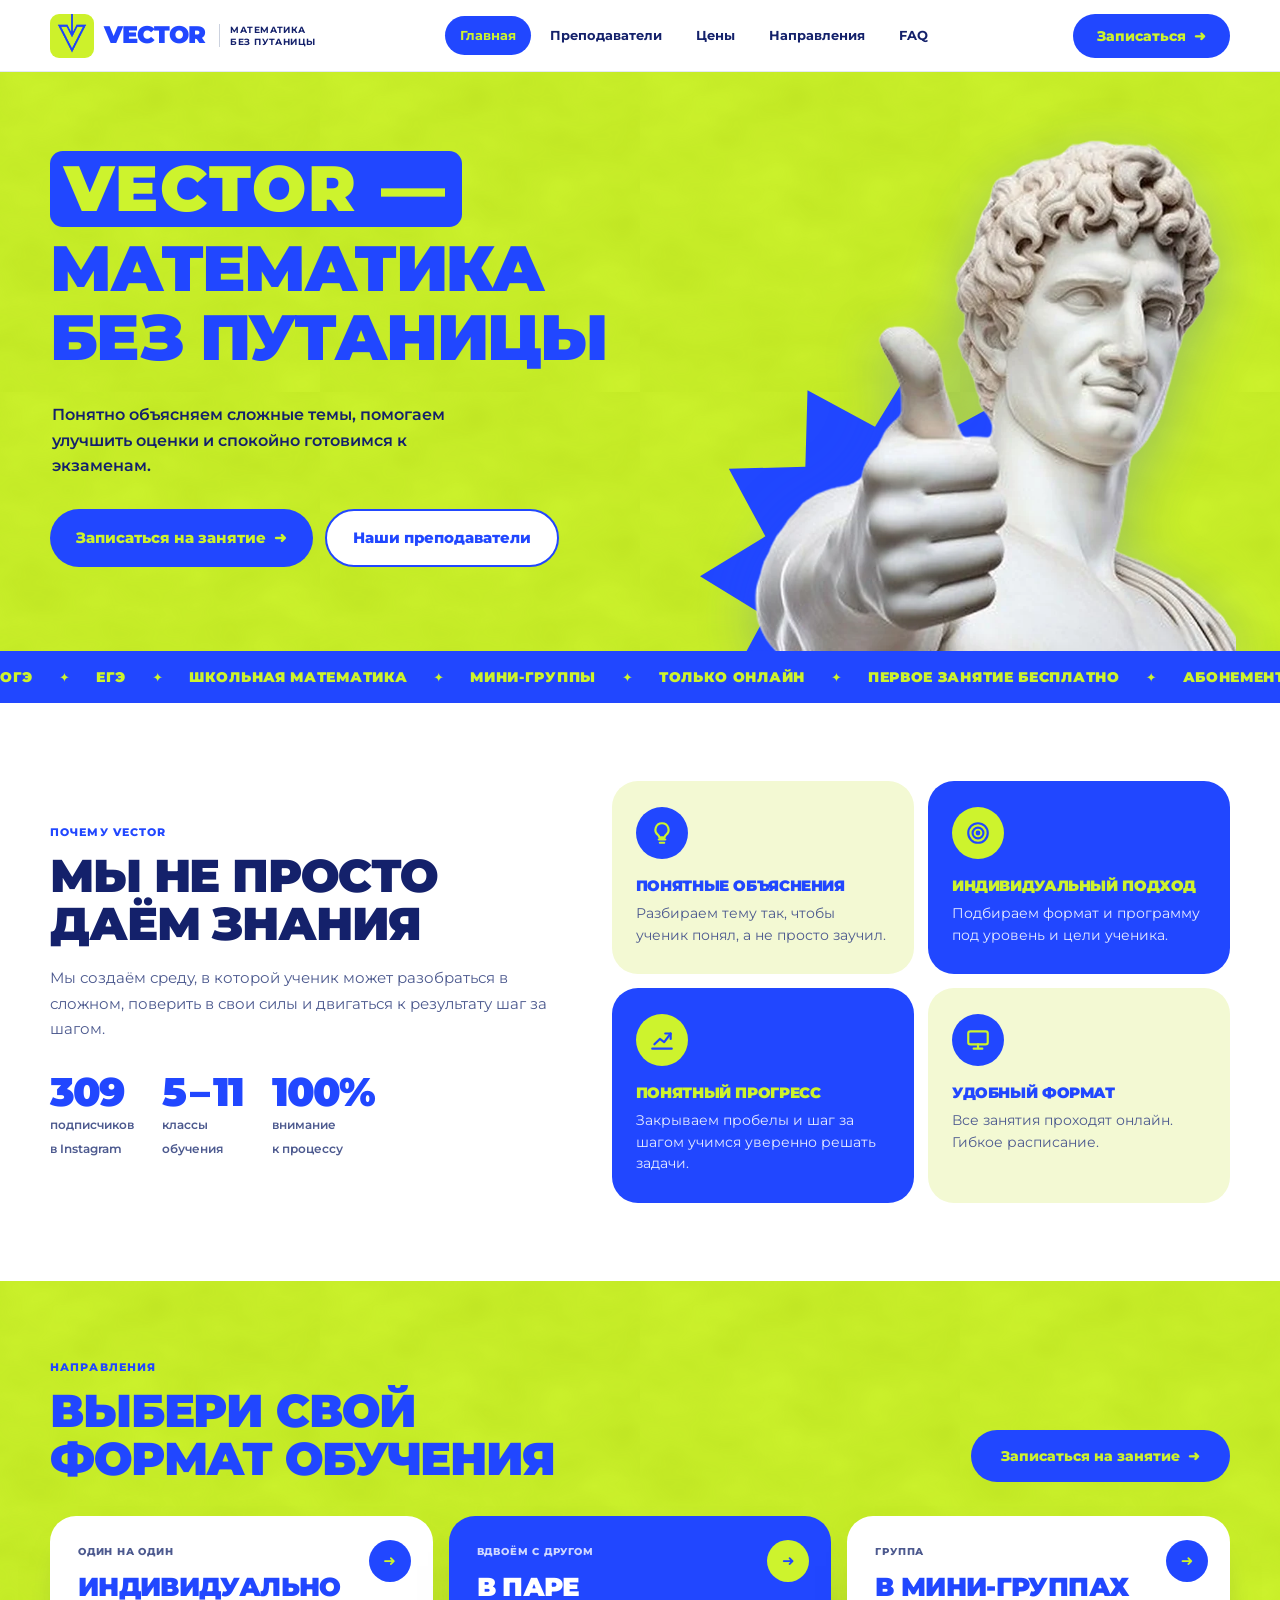
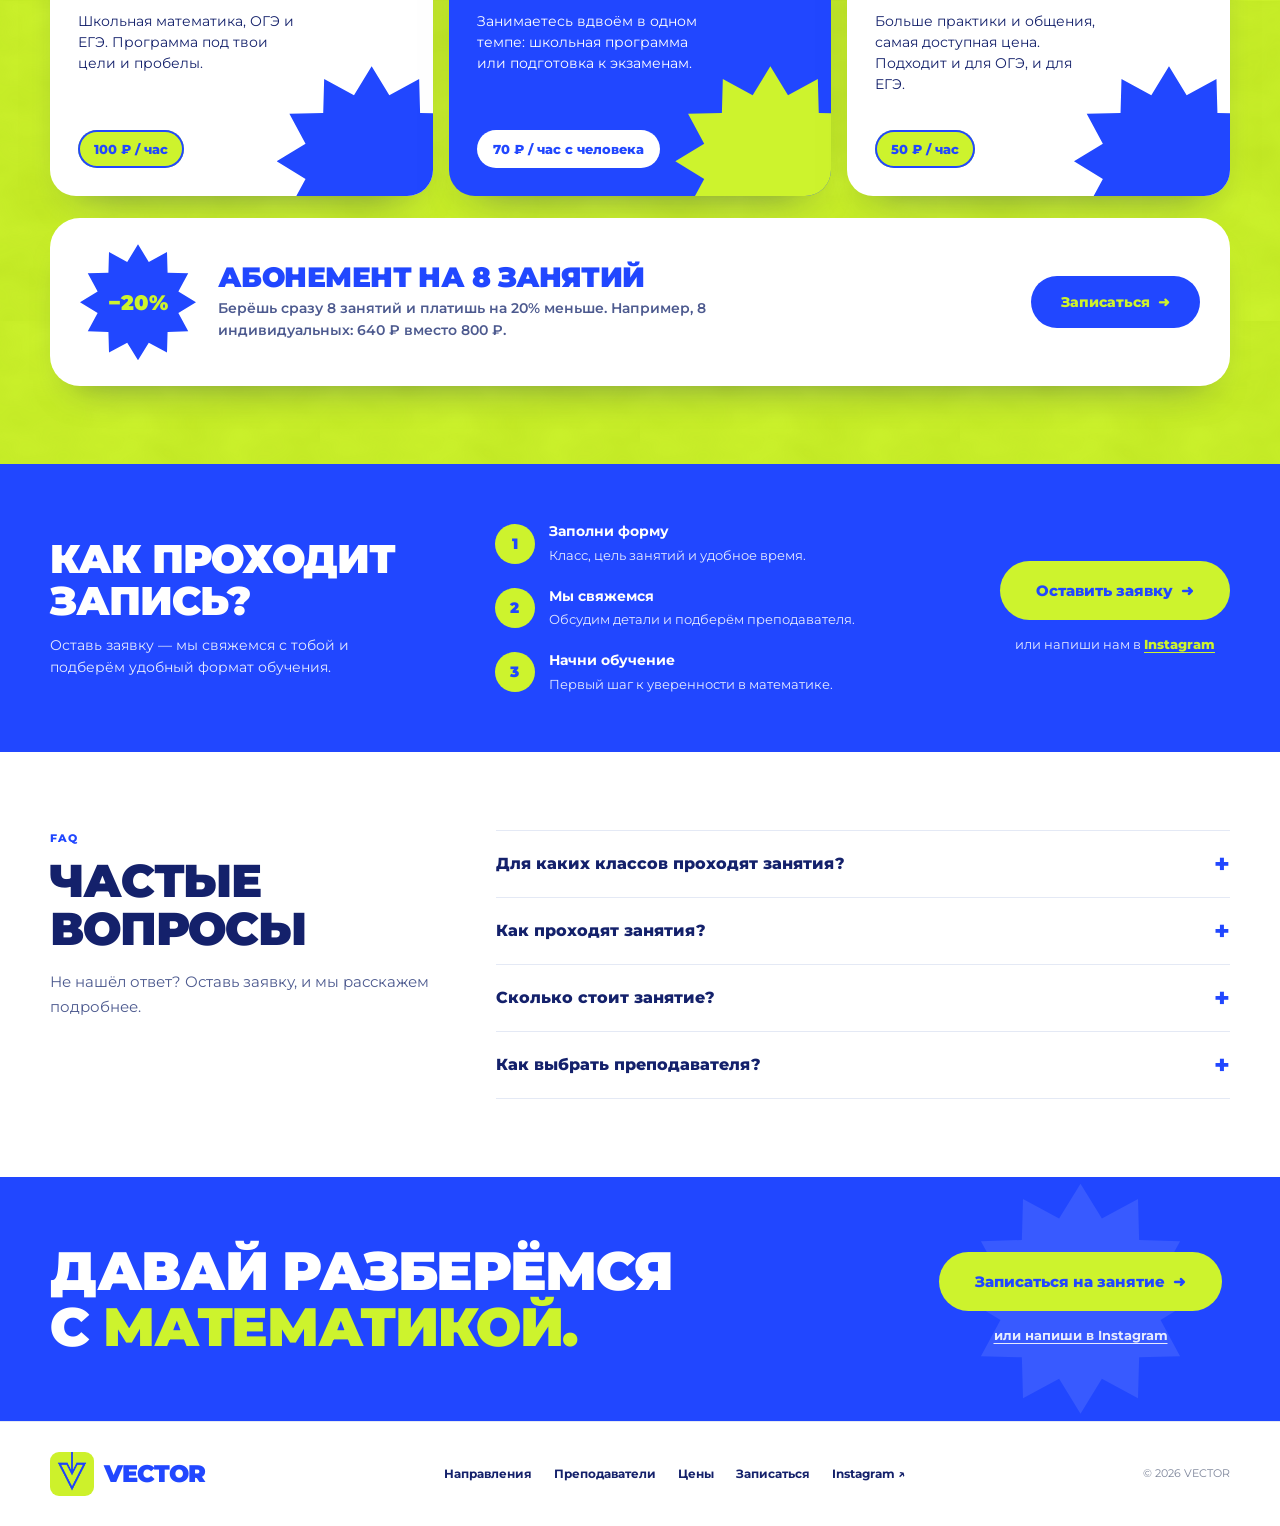
==== commit 5b193c5b: "лимит на заявки + код для преподов" ====
--- a/index.html
+++ b/index.html
@@ -1,5 +1,5 @@
 <!doctype html>
-<html lang="ru"><head><meta charset="utf-8"><meta name="viewport" content="width=device-width,initial-scale=1">
+<html lang="ru"><head><meta charset="utf-8"><meta name="viewport" content="width=device-width,initial-scale=1,viewport-fit=cover">
 <meta name="theme-color" content="#2447ff"><meta name="description" content="VECTOR — репетиторство по математике 5–11 класс, подготовка к ОГЭ и ЕГЭ.">
 <title>VECTOR — математика без путаницы</title>
 <link rel="icon" type="image/png" href="[data-uri]"><link rel="preconnect" href="https://fonts.googleapis.com"><link href="https://fonts.googleapis.com/css2?family=Montserrat:wght@500;700;800;900&display=swap" rel="stylesheet"><style>
@@ -585,6 +585,186 @@
 .w-chip:active{transform:scale(.97)}
 .w-card .t-more{gap:12px}
 .dcol .dadd{padding:12px}
+
+/* ===== адаптив: доработки (мобильные, планшеты, любые пропорции) ===== */
+html{-webkit-text-size-adjust:100%;text-size-adjust:100%}
+body{overflow-x:clip;min-height:100vh;min-height:100dvh}
+img,video,svg{max-width:100%}
+.btn,header .btn{white-space:nowrap}
+.lead-list{grid-template-columns:repeat(auto-fill,minmax(min(340px,100%),1fr))}
+.stu-grid{grid-template-columns:repeat(auto-fill,minmax(min(250px,100%),1fr))}
+.weekgrid{grid-template-columns:repeat(auto-fit,minmax(min(210px,100%),1fr))}
+.gate{min-height:100vh;min-height:100dvh;overflow-y:auto}
+.dlg{max-height:calc(100dvh - 24px);overflow-y:auto}
+.tabs{overflow-x:auto;flex-wrap:nowrap;-webkit-overflow-scrolling:touch;scrollbar-width:none;padding-bottom:2px}
+.tabs::-webkit-scrollbar{display:none}
+.tab{flex:none;white-space:nowrap}
+.wrap{padding-left:env(safe-area-inset-left);padding-right:env(safe-area-inset-right)}
+
+/* нижняя навигация и компактная шапка уже с 900px: планшеты и телефоны в альбомной ориентации */
+@media(max-width:900px){
+header .nav{gap:12px}
+.links,.tag{display:none}
+.brand{font-size:22px}
+header .btn{padding:12px 20px;font-size:13px}
+.mnav{display:grid;grid-template-columns:repeat(4,1fr);position:fixed;bottom:0;left:0;right:0;z-index:60;background:#fff;border-top:1px solid var(--line);padding:6px calc(6px + env(safe-area-inset-right)) calc(6px + env(safe-area-inset-bottom)) calc(6px + env(safe-area-inset-left))}
+.mnav a{text-align:center;font-size:12px;font-weight:800;padding:10px 4px;border-radius:12px;color:var(--mut)}
+.mnav a.active{background:var(--b);color:var(--l)}
+body{padding-bottom:calc(62px + env(safe-area-inset-bottom))}
+.toast{bottom:calc(76px + env(safe-area-inset-bottom))}
+/* герой: картинка строго по центру */
+.art{min-height:clamp(340px,62vw,460px)}
+.burst{left:50%;right:auto;margin-left:calc(var(--bs,330px) / -2);width:var(--bs,330px);height:var(--bs,330px)}
+.statue{left:50%;right:auto;margin-left:0;transform:translateX(-46%);height:96%}
+.cta .wrap{flex-direction:column;align-items:flex-start}
+.cta-act{justify-items:start;text-align:left}
+.how-card{padding:32px 24px}
+}
+@media(max-width:900px) and (min-width:621px){.burst{--bs:380px}}
+@media(max-width:620px){
+.burst{--bs:min(270px,72vw)}
+.art{min-height:clamp(300px,82vw,380px)}
+.statue{height:94%;transform:translateX(-44%)}
+.mnav{padding-left:calc(6px + env(safe-area-inset-left));padding-right:calc(6px + env(safe-area-inset-right))}
+/* iOS не должен приближать страницу при фокусе на поле */
+.field input,.field select,.field textarea,.gate-box input{font-size:16px}
+.pills label{padding:12px 16px}
+.head .btn,.actions .btn,.join .btn,.band-cta .btn{width:100%}
+.pcard{padding:28px 22px}
+.pprice strong{font-size:44px}
+.how-card{padding:26px 20px;border-radius:26px}
+.how-n{width:50px;height:50px;font-size:20px}
+.join{padding:28px 20px;border-radius:24px}
+.dlg-form{padding:20px}
+.dlg-btns .btn{flex:1 1 100%}
+.lead-top .stbadge{margin-left:0}
+}
+@media(max-width:380px){
+.wrap{width:calc(100% - 24px)}
+h1{font-size:30px}
+.brand{font-size:19px}
+header .btn{padding:11px 14px;font-size:12px}
+.stats{grid-template-columns:repeat(2,auto)}
+.mnav a{font-size:11px;padding:10px 2px}
+.course{padding:22px}.course h3{font-size:22px}
+}
+/* низкие экраны (телефон в альбомной ориентации) */
+@media(max-height:500px) and (orientation:landscape){
+header{position:static}
+.hero-copy{padding:34px 0 20px}
+.hero-grid{min-height:0}
+.gate{place-items:start center}
+html{scroll-padding-top:20px}
+}
+@media(max-width:900px){.footer{flex-wrap:wrap;row-gap:14px}.footlinks{flex-wrap:wrap;gap:10px 20px}.copyright{margin-left:auto}}
+
+/* ===== хиро на телефоне: всё помещается на первый экран ===== */
+@keyframes spinc{from{transform:translate(-50%,-50%) rotate(0)}to{transform:translate(-50%,-50%) rotate(360deg)}}
+@media(max-width:620px){
+.hero{min-height:calc(100vh - 62px - 62px - env(safe-area-inset-bottom));min-height:calc(100svh - 62px - 62px - env(safe-area-inset-bottom));display:flex}
+.hero-grid{display:flex;flex-direction:column;min-height:0;gap:0}
+.hero-copy{padding:26px 0 8px;flex:none}
+.eyebrow{margin-bottom:14px}
+.hero h1{font-size:clamp(28px,9.2vw,38px);margin-bottom:12px}
+.lead{font-size:14.5px;line-height:1.5}
+.actions{margin-top:18px;gap:10px;flex-wrap:nowrap}
+.actions .btn{width:auto;flex:1 1 0;min-width:0;padding:15px 10px;font-size:13px;white-space:normal;text-align:center;line-height:1.25}
+.art{flex:1 1 auto;min-height:230px;margin:0 -16px}
+.burst{left:50%;right:auto;top:56%;margin:0;height:min(86%,300px);width:auto;aspect-ratio:1;animation-name:spinc}
+.statue{left:50%;right:auto;margin:0;bottom:0;height:100%;transform:translateX(-46%)}
+}
+@media(max-width:620px) and (max-height:700px){
+.hero-copy{padding-top:18px}
+.hero h1{font-size:clamp(26px,8.4vw,34px)}
+.lead{font-size:14px}
+.art{min-height:200px}
+}
+@media(max-width:620px) and (min-height:800px){
+.hero-copy{padding-top:40px}
+.actions{flex-direction:column}
+.actions .btn{width:100%;flex:none;padding:17px}
+}
+
+/* хиро: доводка */
+@media(max-width:620px){
+.hero>.wrap{margin:0 auto;align-self:stretch}
+.actions,.actions .btn{}
+.actions{flex-direction:column;flex-wrap:nowrap;gap:9px}
+.actions .btn{width:100%;flex:none;padding:14px 18px;font-size:14px;white-space:nowrap}
+.art{min-height:210px}
+}
+@media(max-width:620px) and (max-height:700px){
+.actions .btn{padding:12px 18px;font-size:13.5px}
+.art{min-height:190px}
+}
+@media(max-width:620px) and (min-height:800px){
+.actions .btn{padding:17px}
+}
+/* хиро: ширина кнопок */
+@media(max-width:620px){.actions{align-self:stretch;width:100%}}
+
+/* ===== плашки в заголовках: ровные отступы ===== */
+h1 span{padding:.09em .22em .11em .22em;padding-right:calc(.22em + .015em);margin:.04em 0 .1em}
+@supports (text-box:trim-both cap alphabetic){
+h1 span{text-box:trim-both cap alphabetic;padding:.25em .22em;padding-right:calc(.22em + .015em);margin:.02em 0 .08em}
+}
+
+/* ===== синий блок «Готов начать»: звезда строго за кнопкой ===== */
+.cta{padding:66px 0}
+.cta:before{display:none}
+.cta-act{position:relative;isolation:isolate;padding:0 8px}
+.cta-act:before{content:'';position:absolute;z-index:-1;left:50%;top:50%;width:230px;height:230px;transform:translate(-50%,-50%);background:rgba(255,255,255,.1);clip-path:polygon(50.0% 0.0%,59.3% 15.2%,75.0% 6.7%,75.5% 24.5%,93.3% 25.0%,84.8% 40.7%,100.0% 50.0%,84.8% 59.3%,93.3% 75.0%,75.5% 75.5%,75.0% 93.3%,59.3% 84.8%,50.0% 100.0%,40.7% 84.8%,25.0% 93.3%,24.5% 75.5%,6.7% 75.0%,15.2% 59.3%,0.0% 50.0%,15.2% 40.7%,6.7% 25.0%,24.5% 24.5%,25.0% 6.7%,40.7% 15.2%)}
+@media(max-width:760px){.cta{padding:54px 0}.cta-act:before{width:210px;height:210px}}
+
+/* ===== хиро на телефоне: слева текст и кнопки, справа фигура ===== */
+@media(max-width:620px){
+.hero-grid{display:grid;grid-template-columns:minmax(0,1.1fr) minmax(0,.9fr);grid-template-rows:auto 1fr auto;column-gap:0;align-items:stretch}
+.hero-copy{display:contents}
+.hero h1{grid-column:1/-1;grid-row:1;margin:24px 0 12px}
+.hero .lead{grid-column:1;grid-row:2;align-self:start;padding-right:14px;font-size:14px;line-height:1.5;position:relative;z-index:2}
+.hero .actions{grid-column:1;grid-row:3;align-self:end;margin:0;padding:14px 12px 22px 0;flex-direction:column;gap:9px;position:relative;z-index:2;width:auto}
+.hero .actions .btn{width:100%;padding:13px 12px;font-size:13px;line-height:1.25;white-space:normal;text-align:center}
+.hero .art{grid-column:2;grid-row:2/4;min-height:0;margin:0 -16px 0 0;position:relative}
+.hero .burst{left:42%;top:58%;height:auto;width:min(92%,240px);aspect-ratio:1;margin:0}
+.hero .statue{left:auto;right:-14%;bottom:0;height:min(100%,330px);width:auto;transform:none;max-width:none}
+}
+@media(max-width:620px) and (max-height:700px){
+.hero h1{margin-top:16px;font-size:clamp(25px,8vw,32px)}
+.hero .lead{font-size:13.5px}
+.hero .actions .btn{padding:11px 10px;font-size:12.5px}
+}
+
+/* хиро (моб.): фигура строго в правой колонке */
+@media(max-width:620px){
+.hero-grid{grid-template-columns:minmax(0,1fr) minmax(0,1fr)}
+.hero .art{margin-right:-16px}
+.hero .burst{left:50%;top:60%;width:96%;height:auto}
+.hero .statue{left:auto;right:-4%;bottom:0;width:100%;height:auto;max-height:100%;transform:none;max-width:none;object-fit:contain;object-position:bottom right}
+.hero .actions{padding-right:10px}
+}
+
+/* хиро (моб.): звезда привязана к фигуре */
+@keyframes spinb{from{transform:translateX(-50%) rotate(0)}to{transform:translateX(-50%) rotate(360deg)}}
+@media(max-width:620px){
+.hero-grid{grid-template-columns:minmax(0,.92fr) minmax(0,1.08fr)}
+.hero .art{container-type:inline-size}
+.hero .burst{left:50%;top:auto;bottom:16cqw;width:100cqw;height:100cqw;aspect-ratio:auto;margin:0;animation-name:spinb}
+.hero .statue{right:-10%;width:110%}
+}
+
+/* мелкие доводки */
+@media(max-width:760px){
+.cta .wrap{gap:62px}
+.cta-act{align-self:center}
+.cta-act:before{width:200px;height:200px}
+}
+@media(max-width:620px){
+.page-hero:after{width:170px;height:170px;right:-84px;top:-76px}
+}
+/* очень широкие экраны: контент не расползается, герой не вытягивается */
+@media(min-width:1700px){.hero-grid{min-height:620px}}
+/* сенсорные устройства: без «залипающих» hover-эффектов */
+@media(hover:none){.feat:hover,.course:hover,.teacher:hover,.btn:hover{transform:none;box-shadow:none}}
 </style></head><body>
 <header><div class="wrap nav"><a class="brand" href="index.html"><img src="[data-uri]" alt="Логотип VECTOR"><span>VECTOR</span><span class="tag">МАТЕМАТИКА<br>БЕЗ ПУТАНИЦЫ</span></a>
 <nav class="links"><a class="active" href="index.html">Главная</a><a href="teachers.html">Преподаватели</a><a href="price.html">Цены</a><a href="index.html#courses">Направления</a><a href="index.html#faq">FAQ</a></nav>
@@ -636,7 +816,7 @@
 
 // Адрес приёма заявок (веб-приложение Google Apps Script из файла lead-backend.gs).
 // Пока пусто — форма работает «по-старому»: копирует текст заявки и открывает Instagram.
-const LEAD_ENDPOINT = 'https://script.google.com/macros/s/AKfycbzglWXiK8ZGoD4UCfv0yyRUwUv-l4p6IVW9G0yFggR7IqRDtGp6VPWUO2_lbA50n_EatQ/exec';
+const LEAD_ENDPOINT = 'https://script.google.com/macros/s/AKfycbyWRNRLP-ksQehZTHJuZACTFzVcOrNG86TgpkrWcdW-zAUeGaYDZwIQ7IKnHfy1joSIrw/exec';
 
 // Преподаватели (имена должны совпадать с lead-backend.gs). Появляются в форме записи и в кабинете.
 const TEACHERS = ['Артём'];
@@ -709,6 +889,37 @@
     if (r) r.checked = true;
   }
   if (p.get('teacher') && sel && TEACHERS.indexOf(p.get('teacher')) >= 0) sel.value = p.get('teacher');
+
+  // список преподавателей берём с сервера (его ведёт основатель); если сервер недоступен, остаётся список из этого файла
+  function refreshTeachers() {
+    if (!sel) return;
+    const want = sel.value || p.get('teacher') || '';
+    sel.innerHTML = '<option value="">Любой преподаватель</option>' +
+      TEACHERS.map(t => '<option value="' + t + '">' + t + '</option>').join('');
+    const fld = sel.closest('.field');
+    if (TEACHERS.length < 2) { sel.value = TEACHERS[0] || ''; if (fld) fld.hidden = true; }
+    else { if (fld) fld.hidden = false; if (TEACHERS.indexOf(want) >= 0) sel.value = want; }
+  }
+  if (LEAD_ENDPOINT && sel) {
+    fetch(LEAD_ENDPOINT + '?action=teachers&_=' + Date.now(), { cache: 'no-store' }).then(r => r.json()).then(d => {
+      if (d && d.ok && Array.isArray(d.teachers) && d.teachers.length) {
+        TEACHERS.length = 0; d.teachers.forEach(t => TEACHERS.push(String(t))); refreshTeachers();
+      }
+    }).catch(() => {});
+  }
+
+  // одноразовый токен отправки: защита от ботов, которые шлют заявки вслепую
+  let tokenP = null, tokenAt = 0;
+  function getToken() {
+    if (!LEAD_ENDPOINT) return Promise.resolve(null);
+    if (!tokenP) {
+      tokenAt = Date.now();
+      tokenP = fetch(LEAD_ENDPOINT + '?action=token&_=' + Date.now(), { cache: 'no-store' })
+        .then(r => r.json()).then(d => (d && d.ok ? d.token : null)).catch(() => null);
+    }
+    return tokenP;
+  }
+  form.addEventListener('focusin', getToken, { once: true });
 
   const btn = form.querySelector('button[type=submit]');
   const note = document.getElementById('formNote');
@@ -780,12 +991,17 @@
     if (ok) ok.classList.remove('show');
     try {
       if (LEAD_ENDPOINT) {
-        // text/plain + no-cors: так запрос уходит без предварительной проверки CORS
-        await fetch(LEAD_ENDPOINT, {
-          method: 'POST',
-          mode: 'no-cors',
-          body: JSON.stringify(Object.assign({ action: 'lead', page: location.pathname.split('/').pop() }, f))
-        });
+        const token = await getToken();
+        tokenP = null; // токен одноразовый
+        if (!token) throw new Error('token');
+        const wait = 2300 - (Date.now() - tokenAt); // сервер отсекает отправку быстрее 2 секунд после открытия формы
+        if (wait > 0) await new Promise(r => setTimeout(r, wait));
+        const body = Object.assign({ action: 'lead', token: token, page: location.pathname.split('/').pop() }, f);
+        let url = LEAD_ENDPOINT + '?action=do&payload=' + encodeURIComponent(JSON.stringify(body));
+        if (url.length > 6500) { body.comment = String(body.comment || '').slice(0, 120); url = LEAD_ENDPOINT + '?action=do&payload=' + encodeURIComponent(JSON.stringify(body)); }
+        // читаем настоящий ответ сервера: так видно и отказ (слишком много заявок, плохие данные)
+        const out = await fetch(url, { cache: 'no-store' }).then(r => r.json());
+        if (!out || !out.ok) throw new Error((out && out.error) || 'fail');
       } else {
         // запасной вариант: письмо на LEAD_EMAIL через FormSubmit
         const res = await fetch('https://formsubmit.co/ajax/' + encodeURIComponent(LEAD_EMAIL), {
@@ -809,7 +1025,11 @@
       if (sel) sel.value = TEACHERS.length < 2 ? (TEACHERS[0] || '') : '';
       btn.textContent = 'Отправлено ✓';
     } catch (err) {
-      showMsg('Не получилось отправить заявку. Проверьте интернет или напишите нам в Instagram.', true);
+      const code = String(err && err.message);
+      showMsg(code === 'busy'
+        ? 'Сейчас приходит очень много заявок. Попробуйте через несколько минут или напишите нам в Instagram.'
+        : (code === 'bad' ? 'Проверьте имя и контакт: без ссылок и лишних символов.'
+        : 'Не получилось отправить заявку. Проверьте интернет или напишите нам в Instagram.'), true);
       btn.textContent = 'Не отправилось';
     }
     setTimeout(() => {
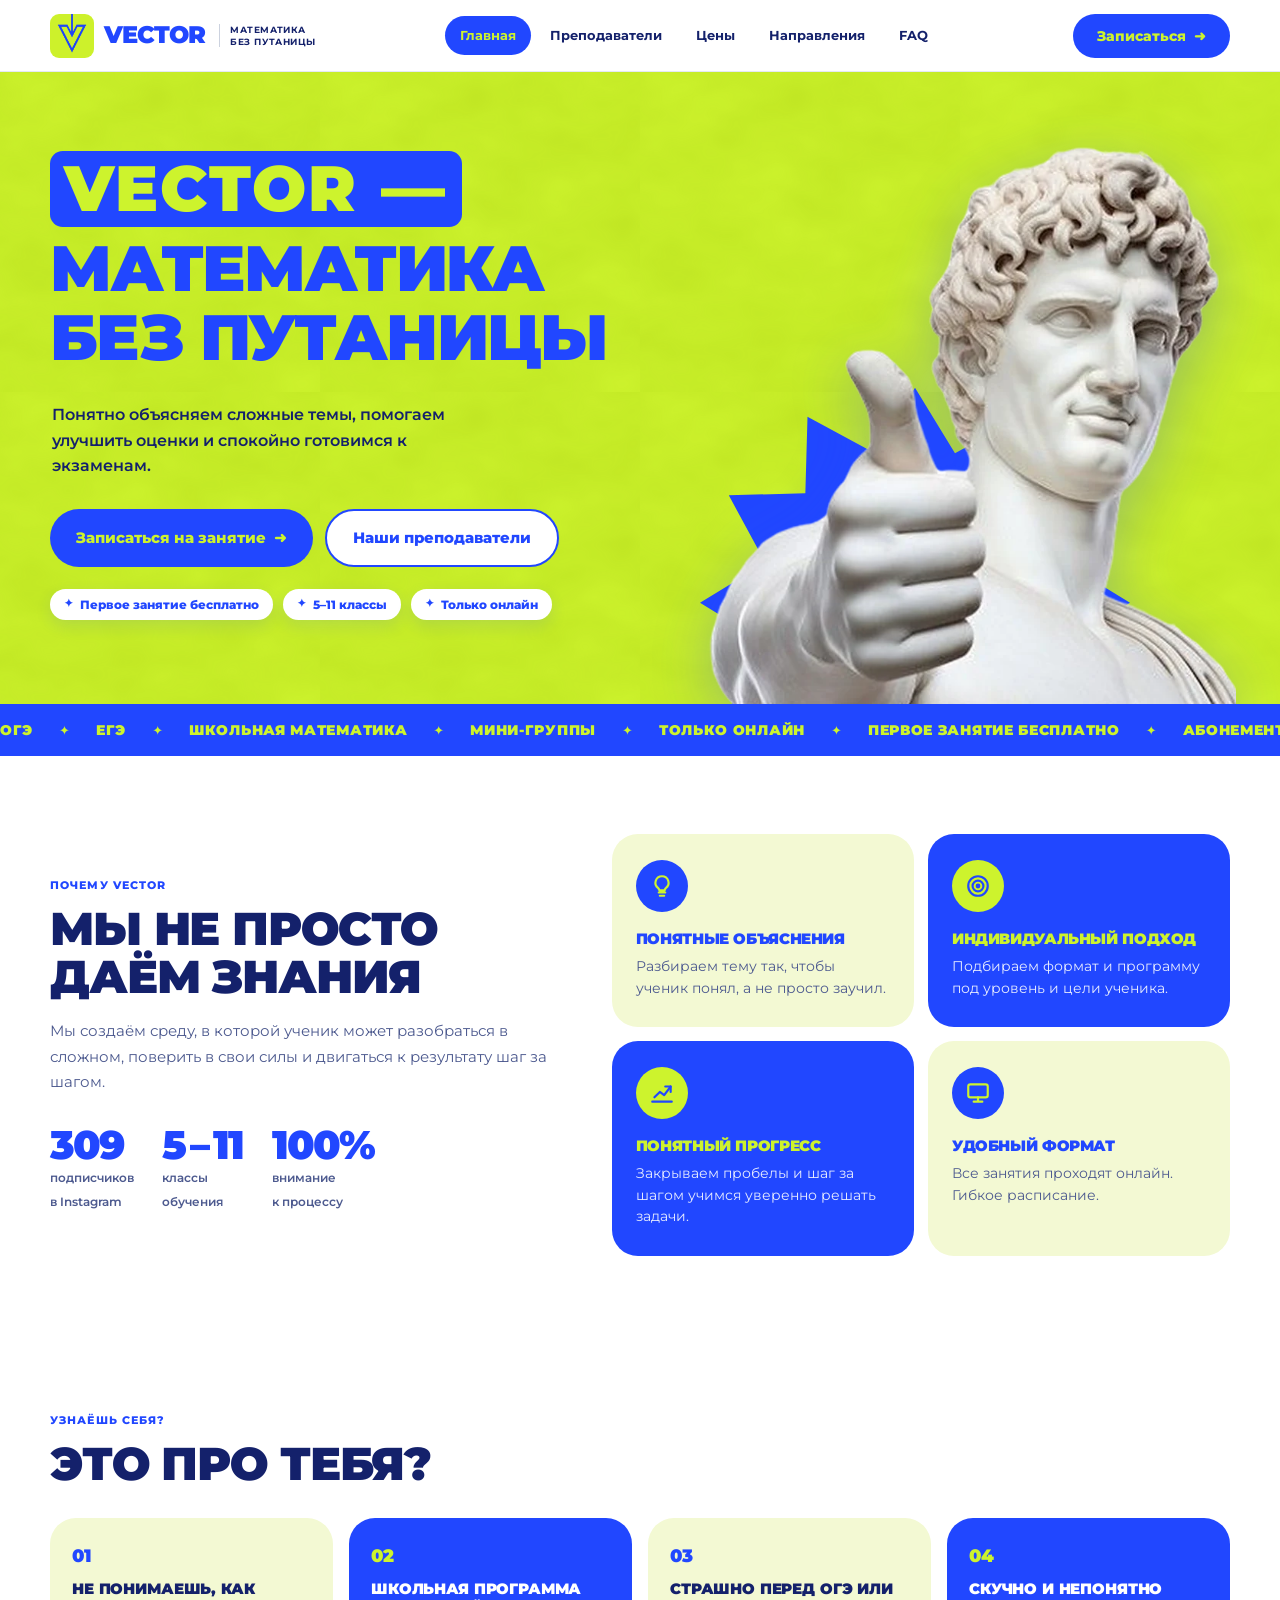
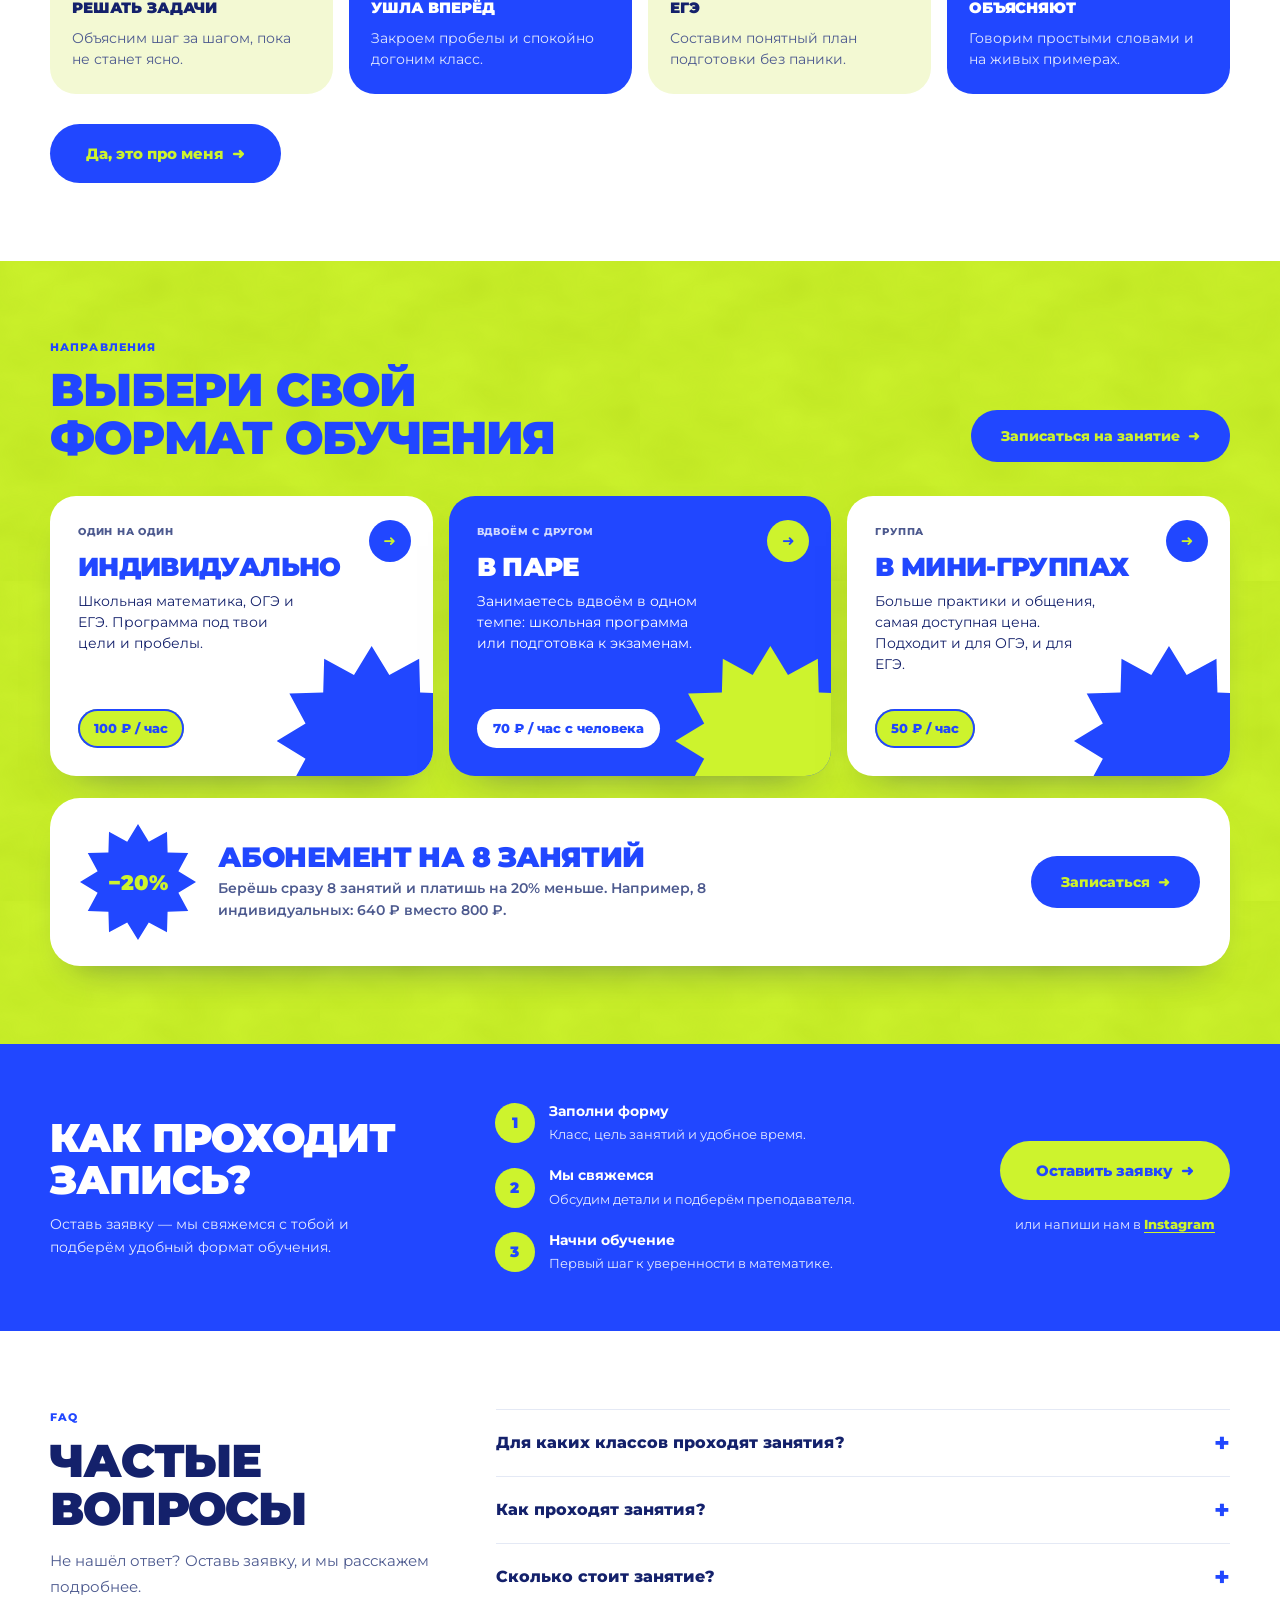
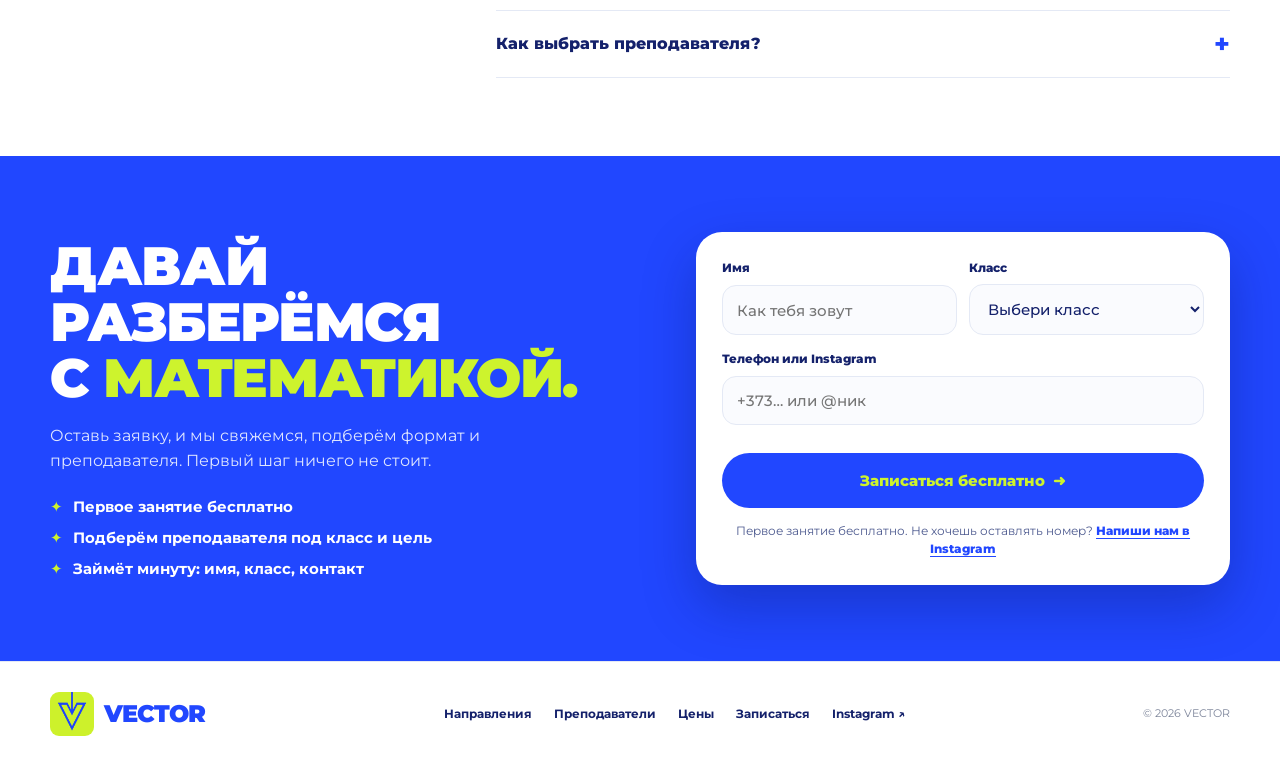
==== commit d7846309: "Мобилка + новые блоки + защита от спама" ====
--- a/index.html
+++ b/index.html
@@ -2,777 +2,14 @@
 <html lang="ru"><head><meta charset="utf-8"><meta name="viewport" content="width=device-width,initial-scale=1,viewport-fit=cover">
 <meta name="theme-color" content="#2447ff"><meta name="description" content="VECTOR — репетиторство по математике 5–11 класс, подготовка к ОГЭ и ЕГЭ.">
 <title>VECTOR — математика без путаницы</title>
-<link rel="icon" type="image/png" href="[data-uri]"><link rel="preconnect" href="https://fonts.googleapis.com"><link href="https://fonts.googleapis.com/css2?family=Montserrat:wght@500;700;800;900&display=swap" rel="stylesheet"><style>
-:root{--b:#2147ff;--l:#cdf32d;--n:#14216b;--m:#f3f9d3;--mut:#4d5a8f;--line:#e4e9f5;--r:26px}
-*{box-sizing:border-box}
-html{scroll-behavior:smooth;scroll-padding-top:90px}
-body{margin:0;font-family:Montserrat,Inter,system-ui,Arial,sans-serif;font-size:15px;line-height:1.6;color:var(--n);background:#fff;-webkit-font-smoothing:antialiased}
-a{color:inherit;text-decoration:none}
-img{max-width:100%}
-h1,h2,h3{margin:0;font-weight:900;text-transform:uppercase;letter-spacing:-.025em}
-.wrap{width:min(1180px,calc(100% - 40px));margin:auto}
-.tex{background-color:var(--l);background-image:url("data:image/svg+xml,%3Csvg xmlns='http://www.w3.org/2000/svg' width='320' height='320'%3E%3Cfilter id='n'%3E%3CfeTurbulence type='fractalNoise' baseFrequency='.012 .02' numOctaves='3' seed='4'/%3E%3CfeColorMatrix values='0 0 0 0 .3 0 0 0 0 .5 0 0 0 0 0 0 0 0 .25 0'/%3E%3C/filter%3E%3Crect width='100%25' height='100%25' filter='url(%23n)'/%3E%3C/svg%3E")}
-
-/* header */
-header{height:72px;position:sticky;top:0;z-index:50;background:rgba(255,255,255,.92);backdrop-filter:blur(12px);border-bottom:1px solid var(--line)}
-.nav{height:100%;display:flex;align-items:center;justify-content:space-between;gap:20px}
-.brand{display:flex;align-items:center;gap:10px;font-weight:900;font-size:24px;letter-spacing:-.04em;color:var(--b)}
-.brand img{width:44px;height:44px;border-radius:9px;object-fit:cover;flex:none}
-.tag{border-left:1px solid #ccd2df;padding-left:10px;margin-left:4px;font-size:9px;line-height:1.25;color:var(--n);letter-spacing:.05em;font-weight:700}
-.links{display:flex;gap:4px;font-size:13px;font-weight:700}
-.links a{padding:9px 15px;border-radius:30px;transition:.2s}
-.links a:hover{background:var(--m);color:var(--b)}
-.links a.active{background:var(--b);color:var(--l)}
-
-/* buttons */
-.btn{display:inline-flex;align-items:center;justify-content:center;gap:10px;border:0;border-radius:40px;padding:15px 26px;background:var(--b);color:var(--l);font:800 13px Montserrat,Inter,sans-serif;cursor:pointer;transition:transform .2s,box-shadow .2s;text-align:center}
-.btn:hover{transform:translateY(-2px);box-shadow:0 12px 24px -12px rgba(33,71,255,.7)}
-.btn.blue{background:var(--b);color:var(--l)}
-.btn.outline,.btn.dark{background:#fff;color:var(--b);border:2px solid var(--b)}
-.btn.lime{background:var(--l);color:var(--b)}
-.btn.sm{padding:12px 20px}
-.btn.big{padding:20px 36px;font-size:15px}
-
-/* sections */
-.section{padding:78px 0}
-.head{display:flex;align-items:flex-end;justify-content:space-between;gap:20px;margin-bottom:34px}
-.kicker{font-size:11px;letter-spacing:.1em;text-transform:uppercase;font-weight:800;color:var(--b);margin-bottom:10px}
-.title{font-size:clamp(28px,3.6vw,46px);line-height:1.04;color:var(--n)}
-.textlink{font-size:13px;font-weight:800;color:var(--b)}
-.copy{font-size:15px;line-height:1.7;color:var(--mut);margin:0}
-
-/* hero */
-.hero{position:relative;overflow:hidden;color:var(--b)}
-.hero-grid{display:grid;grid-template-columns:1.05fr .95fr;gap:20px;align-items:stretch;min-height:560px}
-.hero-copy{padding:76px 0 84px;display:flex;flex-direction:column;justify-content:center;align-items:flex-start;position:relative;z-index:3}
-.eyebrow{display:inline-block;font-size:11px;letter-spacing:.08em;text-transform:uppercase;margin-bottom:24px;color:var(--b);font-weight:800;padding:9px 15px;background:#fff;border-radius:30px}
-h1{font-size:clamp(34px,5vw,64px);line-height:1.08;color:var(--b);margin:0 0 22px}
-h1 span{display:inline-block;background:var(--b);color:var(--l);padding:.06em .26em .1em .18em;border-radius:.2em;line-height:1;margin:.04em 0 .1em;letter-spacing:-.015em}
-.lead{font-size:16px;line-height:1.6;color:var(--n);font-weight:600;max-width:460px;margin:0}
-.actions{display:flex;gap:12px;flex-wrap:wrap;margin-top:30px}
-.art{position:relative;min-height:520px}
-.burst{position:absolute;right:100px;top:50%;width:430px;height:430px;background:var(--b);clip-path:polygon(50.0% 0.0%,59.3% 15.2%,75.0% 6.7%,75.5% 24.5%,93.3% 25.0%,84.8% 40.7%,100.0% 50.0%,84.8% 59.3%,93.3% 75.0%,75.5% 75.5%,75.0% 93.3%,59.3% 84.8%,50.0% 100.0%,40.7% 84.8%,25.0% 93.3%,24.5% 75.5%,6.7% 75.0%,15.2% 59.3%,0.0% 50.0%,15.2% 40.7%,6.7% 25.0%,24.5% 24.5%,25.0% 6.7%,40.7% 15.2%);animation:spin 60s linear infinite}
-@keyframes spin{from{transform:translateY(-50%) rotate(0)}to{transform:translateY(-50%) rotate(360deg)}}
-.statue{position:absolute;z-index:2;bottom:0;right:-6px;height:92%;width:auto;max-width:none;filter:drop-shadow(0 16px 28px rgba(33,71,255,.28))}
-.fcard{position:absolute;z-index:3;left:0;bottom:64px;background:#fff;border-radius:22px;padding:16px 22px 18px;display:grid;gap:9px;box-shadow:0 18px 34px -20px rgba(33,71,255,.7)}
-.fcard i{font-style:normal;font-size:10px;font-weight:800;letter-spacing:.12em;text-transform:uppercase;color:var(--mut)}
-.fcard b{font-size:17px;font-weight:800;color:var(--b);letter-spacing:-.01em;white-space:nowrap}
-.fcard b+b{border-top:1.5px dashed #cfd6ee;padding-top:9px}
-
-/* ticker */
-.ticker{background:var(--b);color:var(--l);overflow:hidden}
-.ticker .track{display:flex;width:max-content;animation:tickmove 38s linear infinite}
-.ticker .grp{display:flex;flex:none;align-items:center}
-.ticker .grp span{padding:15px 0;font-weight:900;font-size:14px;letter-spacing:.05em;white-space:nowrap}
-.ticker .grp i{font-style:normal;padding:0 26px;font-size:13px}
-@keyframes tickmove{from{transform:translateX(0)}to{transform:translateX(-50%)}}
-
-/* why + features */
-.why-grid{display:grid;grid-template-columns:.9fr 1.1fr;gap:56px;align-items:center}
-.why-left .title{margin-bottom:18px}
-.stats{display:grid;grid-template-columns:repeat(3,auto);gap:28px;margin-top:30px;justify-content:start}
-.stat strong{display:block;font-size:40px;font-weight:900;letter-spacing:-.05em;color:var(--b);line-height:1}
-.stat span{font-size:12px;line-height:1.4;color:var(--mut);font-weight:600}
-.feat-grid{display:grid;grid-template-columns:1fr 1fr;gap:14px}
-.feat{background:var(--m);border-radius:var(--r);padding:26px 24px 28px;transition:transform .2s}
-.feat:hover{transform:translateY(-4px)}
-.feat.blue{background:var(--b);color:#fff}
-.feat .ic{width:52px;height:52px;border-radius:50%;background:var(--b);color:var(--l);display:grid;place-items:center;margin-bottom:18px}
-.feat.blue .ic{background:var(--l);color:var(--b)}
-.feat .ic svg{width:26px;height:26px;fill:none;stroke:currentColor;stroke-width:2;stroke-linecap:round;stroke-linejoin:round}
-.feat h3{font-size:15px;line-height:1.2;color:var(--b);margin-bottom:8px}
-.feat.blue h3{color:var(--l)}
-.feat p{margin:0;font-size:13.5px;line-height:1.6;color:var(--mut)}
-.feat.blue p{color:#e6ebff}
-
-/* courses */
-.courses-sec .title{color:var(--b)}
-.courses{display:grid;grid-template-columns:repeat(3,1fr);gap:16px}
-.course{position:relative;overflow:hidden;min-height:280px;padding:28px;background:#fff;color:var(--n);display:flex;flex-direction:column;align-items:flex-start;border-radius:var(--r);transition:transform .25s}
-.course:hover{transform:translateY(-6px)}
-.course.blue{background:var(--b);color:#fff}
-.label{font-size:10px;font-weight:800;text-transform:uppercase;letter-spacing:.08em;color:var(--mut)}
-.course.blue .label{color:#cfd8ff}
-.course h3{font-size:26px;line-height:1.04;margin:14px 0 10px;color:var(--b);z-index:1}
-.course.blue h3{color:#fff}
-.course p{font-size:13.5px;line-height:1.55;max-width:230px;margin:0 0 20px;z-index:1}
-.price{font-size:13px;font-weight:800;margin-top:auto;z-index:1;background:var(--b);color:var(--l);padding:9px 16px;border-radius:30px}
-.course.blue .price{background:var(--l);color:var(--b)}
-.arr{position:absolute;right:22px;top:24px;background:var(--l);color:var(--b);border-radius:50%;width:42px;height:42px;display:grid;place-items:center;z-index:2;font-weight:900}
-.course.blue .arr{background:#fff}
-.star{position:absolute;right:-34px;bottom:-60px;width:190px;height:190px;background:var(--l);clip-path:polygon(50.0% 0.0%,59.3% 15.2%,75.0% 6.7%,75.5% 24.5%,93.3% 25.0%,84.8% 40.7%,100.0% 50.0%,84.8% 59.3%,93.3% 75.0%,75.5% 75.5%,75.0% 93.3%,59.3% 84.8%,50.0% 100.0%,40.7% 84.8%,25.0% 93.3%,24.5% 75.5%,6.7% 75.0%,15.2% 59.3%,0.0% 50.0%,15.2% 40.7%,6.7% 25.0%,24.5% 24.5%,25.0% 6.7%,40.7% 15.2%)}
-.course.blue .star{background:var(--l);opacity:.9}
-
-/* band */
-.band{background:var(--b);color:#fff;padding:56px 0}
-.band-grid{display:grid;grid-template-columns:1fr 1.15fr auto;gap:44px;align-items:center}
-.band-title h2{font-size:clamp(28px,3.2vw,40px);line-height:1.05;margin:0 0 12px}
-.band-title p{margin:0;font-size:14px;line-height:1.6;color:#e6ebff;max-width:340px}
-.steps{display:grid;gap:18px}
-.step{display:grid;grid-template-columns:40px 1fr;gap:14px;align-items:center}
-.num{width:40px;height:40px;border-radius:50%;background:var(--l);color:var(--b);display:grid;place-items:center;font-size:15px;font-weight:900}
-.step strong{font-size:14px;display:block}
-.step span{font-size:12.5px;color:#e6ebff}
-.band-cta{display:grid;gap:14px;justify-items:center;text-align:center}
-.band-cta .btn{background:var(--l);color:var(--b)}
-.band-cta p{margin:0;font-size:13px;color:#e6ebff}
-.band-cta p a{color:var(--l);font-weight:800;text-decoration:underline;text-underline-offset:3px}
-
-/* faq */
-.faq-grid{display:grid;grid-template-columns:.7fr 1.3fr;gap:50px}
-details{border-top:1px solid var(--line);padding:20px 0}
-details:last-child{border-bottom:1px solid var(--line)}
-summary{list-style:none;display:flex;justify-content:space-between;gap:16px;cursor:pointer;font-size:16px;font-weight:800;color:var(--n)}
-summary::-webkit-details-marker{display:none}
-summary:after{content:'+';font-size:26px;line-height:1;color:var(--b);flex:none}
-details[open] summary:after{content:'−'}
-details p{font-size:14px;line-height:1.65;color:var(--mut);margin:12px 0 0}
-
-/* cta */
-.cta{background:var(--b);color:#fff;padding:60px 0;position:relative;overflow:hidden}
-.cta:before{content:'';position:absolute;right:max(4%,calc((100vw - 1180px)/2 + 10px));top:50%;width:320px;height:320px;transform:translateY(-50%);background:rgba(255,255,255,.1);clip-path:polygon(50.0% 0.0%,59.3% 15.2%,75.0% 6.7%,75.5% 24.5%,93.3% 25.0%,84.8% 40.7%,100.0% 50.0%,84.8% 59.3%,93.3% 75.0%,75.5% 75.5%,75.0% 93.3%,59.3% 84.8%,50.0% 100.0%,40.7% 84.8%,25.0% 93.3%,24.5% 75.5%,6.7% 75.0%,15.2% 59.3%,0.0% 50.0%,15.2% 40.7%,6.7% 25.0%,24.5% 24.5%,25.0% 6.7%,40.7% 15.2%)}
-.cta .wrap{position:relative;z-index:1;display:flex;align-items:center;justify-content:space-between;gap:34px}
-.cta h2{font-size:clamp(30px,4.4vw,54px);line-height:1.04}
-.cta h2 span{color:var(--l)}
-.cta-act{display:grid;gap:14px;justify-items:center;text-align:center;flex:none}
-.cta .btn.big{background:var(--l);color:var(--b)}
-.cta-ig{font-size:13px;font-weight:700;color:#e6ebff;text-decoration:underline;text-underline-offset:3px}
-.cta-ig:hover{color:var(--l)}
-
-/* page hero (inner pages) */
-.page-hero{color:var(--b);padding:56px 0 60px;position:relative;overflow:hidden}
-.page-hero:after{content:'';position:absolute;right:-60px;top:-50px;width:330px;height:330px;background:var(--b);clip-path:polygon(50.0% 0.0%,59.3% 15.2%,75.0% 6.7%,75.5% 24.5%,93.3% 25.0%,84.8% 40.7%,100.0% 50.0%,84.8% 59.3%,93.3% 75.0%,75.5% 75.5%,75.0% 93.3%,59.3% 84.8%,50.0% 100.0%,40.7% 84.8%,25.0% 93.3%,24.5% 75.5%,6.7% 75.0%,15.2% 59.3%,0.0% 50.0%,15.2% 40.7%,6.7% 25.0%,24.5% 24.5%,25.0% 6.7%,40.7% 15.2%)}
-.page-hero .wrap{position:relative;z-index:2}
-.page-hero h1{font-size:clamp(30px,4.6vw,58px);margin-bottom:16px}
-.page-hero p{font-size:16px;line-height:1.6;color:var(--n);font-weight:600;max-width:520px;margin:0}
-
-/* teachers */
-.teachers{display:grid;grid-template-columns:repeat(3,1fr);gap:20px}
-.teacher{background:#fff;border:1px solid var(--line);border-radius:var(--r);overflow:hidden;transition:transform .25s;display:flex;flex-direction:column}
-.teacher:hover{transform:translateY(-6px)}
-.photo{height:230px;background:var(--b);position:relative;display:grid;place-items:center;overflow:hidden}
-.photo.lime{background:var(--l)}
-.photo.navy{background:var(--m)}
-.photo .ph{font-size:84px;font-weight:900;color:var(--l);letter-spacing:-.06em;z-index:2}
-.photo.lime .ph,.photo.navy .ph{color:var(--b)}
-.photo:after{content:'';position:absolute;right:-30px;bottom:-60px;width:150px;height:150px;background:rgba(255,255,255,.2);clip-path:polygon(50.0% 0.0%,59.3% 15.2%,75.0% 6.7%,75.5% 24.5%,93.3% 25.0%,84.8% 40.7%,100.0% 50.0%,84.8% 59.3%,93.3% 75.0%,75.5% 75.5%,75.0% 93.3%,59.3% 84.8%,50.0% 100.0%,40.7% 84.8%,25.0% 93.3%,24.5% 75.5%,6.7% 75.0%,15.2% 59.3%,0.0% 50.0%,15.2% 40.7%,6.7% 25.0%,24.5% 24.5%,25.0% 6.7%,40.7% 15.2%)}
-.tbody{padding:24px;display:flex;flex-direction:column;gap:12px;flex:1}
-.tbody h3{font-size:22px;color:var(--n)}
-.role{font-size:12px;font-weight:800;color:var(--b)}
-.tbody p{font-size:13px;line-height:1.6;color:var(--mut);margin:0}
-.chips{display:flex;gap:7px;flex-wrap:wrap}
-.chip{font-size:11px;font-weight:800;padding:6px 12px;border-radius:30px;background:var(--m);color:var(--n)}
-.tfoot{margin-top:auto;padding-top:6px}
-
-.tl-sec{background:var(--m)}
-.tl-grid{display:grid;grid-template-columns:repeat(3,1fr);gap:30px}
-.tl{position:relative}
-.tl .circ{width:68px;height:68px;border-radius:50%;background:var(--b);color:var(--l);display:grid;place-items:center;font-size:26px;font-weight:900;margin-bottom:20px;position:relative;z-index:1}
-.tl:not(:last-child):after{content:'';position:absolute;top:33px;left:84px;right:-14px;border-top:3px dashed var(--b);opacity:.35}
-.tl h3{font-size:18px;color:var(--b);margin-bottom:8px;line-height:1.15}
-.tl p{margin:0;font-size:14px;line-height:1.65;color:var(--mut);max-width:300px}
-
-.join{background:var(--b);color:#fff;border-radius:30px;padding:48px;display:grid;grid-template-columns:1.2fr .8fr;gap:30px;align-items:center}
-.join h2{font-size:clamp(28px,3.6vw,44px);line-height:1.04;margin:0 0 12px}
-.join p{color:#e6ebff;line-height:1.6;font-size:14px;margin:0}
-.join .btn{background:var(--l);color:var(--b)}
-.join ul{margin:0;padding:0;list-style:none;display:grid;gap:12px}
-.join li{display:flex;gap:12px;align-items:center;font-size:14px;font-weight:700}
-.join li:before{content:'✓';width:28px;height:28px;border-radius:50%;background:var(--l);color:var(--b);display:grid;place-items:center;font-size:13px;font-weight:900;flex:none}
-
-/* signup */
-.signup-grid{display:grid;grid-template-columns:.85fr 1.15fr;gap:46px;align-items:start}
-.side{position:sticky;top:96px;display:grid;gap:16px}
-.side .steps{background:var(--b);color:#fff;border-radius:var(--r);padding:30px;gap:20px}
-.perks{background:var(--l);border-radius:var(--r);padding:26px}
-.perks h3{margin:0 0 12px;font-size:18px;color:var(--b)}
-.perks ul{margin:0;padding:0;list-style:none;display:grid;gap:9px;font-size:13px;font-weight:700}
-.perks li:before{content:'★ ';color:var(--b)}
-.form{background:#fff;color:var(--n);padding:34px;border-radius:30px;border:1px solid var(--line);box-shadow:0 30px 60px -40px rgba(33,71,255,.6)}
-.form h2{margin:0 0 6px;font-size:26px;color:var(--b)}
-.form>p{margin:0 0 22px;font-size:13px;color:var(--mut)}
-.row{display:grid;grid-template-columns:1fr 1fr;gap:14px}
-.field{display:grid;gap:7px;margin-bottom:16px}
-.field label{font-size:12px;font-weight:800}
-.field input,.field select,.field textarea{width:100%;padding:14px;border:1.5px solid var(--line);border-radius:14px;background:#fafbfe;font:500 14px Montserrat,Inter,sans-serif;color:var(--n);transition:.2s}
-.field textarea{min-height:90px;resize:vertical}
-.field input:focus,.field select:focus,.field textarea:focus{outline:0;border-color:var(--b);background:#fff;box-shadow:0 0 0 4px rgba(33,71,255,.1)}
-.pills{display:flex;gap:8px;flex-wrap:wrap;position:relative}
-.pills input{position:absolute;opacity:0;pointer-events:none;width:1px;height:1px;left:0;top:0}
-.pills label{padding:10px 16px;border:1.5px solid var(--line);border-radius:30px;font-size:13px;font-weight:700;cursor:pointer;transition:.2s;background:#fafbfe}
-.pills input:checked+label{background:var(--b);border-color:var(--b);color:var(--l)}
-.pills label:hover{border-color:var(--b)}
-.form .btn{width:100%;padding:17px;font-size:14px}
-.note{font-size:11px;line-height:1.5;color:#77809b;margin:12px 0 0;text-align:center}
-.ok{display:none;background:#f2fbc9;border:1.5px solid var(--l);border-radius:14px;padding:14px;font-size:13px;font-weight:700;margin-top:14px}
-.ok.show{display:block}
-
-/* footer */
-footer{padding:30px 0;border-top:1px solid var(--line)}
-.footer{display:flex;align-items:center;justify-content:space-between;gap:20px}
-.footlinks{display:flex;gap:22px;font-size:12px;font-weight:700}
-.footlinks a:hover{color:var(--b)}
-.copyright{font-size:11px;color:#7d859a}
-
-/* mobile tabs */
-.mnav{display:none}
-
-/* cabinet */
-.cab-body{background:#f7faea}
-.gate{position:fixed;inset:0;z-index:100;background:var(--l);display:grid;place-items:center;padding:20px}
-.gate[hidden]{display:none}
-.gate-box{background:#fff;border-radius:28px;padding:34px;width:min(400px,100%);display:grid;gap:14px;text-align:center;justify-items:center;box-shadow:0 30px 60px -30px rgba(33,71,255,.6)}
-.gate-box img{border-radius:14px}
-.gate-box h1{font-size:24px;margin:0;color:var(--b)}
-.gate-box p{margin:0;font-size:13px;color:var(--mut);line-height:1.5;text-transform:none}
-.gate-box input{width:100%;padding:14px;border:2px solid var(--line);border-radius:14px;font:600 15px Montserrat,Inter,sans-serif;text-align:center}
-.gate-box input:focus{outline:0;border-color:var(--b)}
-.gate-box .btn{width:100%}
-.gate-box .gate-err{color:#d4142e;font-weight:700;min-height:1em}
-.cab{padding:40px 0 70px}
-.cab[hidden],section[hidden]{display:none}
-.cab-head{display:flex;justify-content:space-between;align-items:flex-end;gap:20px;flex-wrap:wrap;margin-bottom:26px}
-.cab-actions{display:flex;gap:10px;flex-wrap:wrap}
-.cab-stats{display:grid;grid-template-columns:repeat(3,1fr);gap:14px;margin-bottom:26px}
-.cstat{background:#fff;border-radius:20px;padding:18px 22px}
-.cstat strong{display:block;font-size:34px;font-weight:900;color:var(--b);letter-spacing:-.04em}
-.cstat span{font-size:12px;font-weight:700;color:var(--mut)}
-.tabs{display:flex;gap:8px;margin-bottom:20px;flex-wrap:wrap}
-.tab{border:0;background:#fff;color:var(--b);border-radius:30px;padding:11px 20px;font:800 13px Montserrat,Inter,sans-serif;cursor:pointer}
-.tab.on{background:var(--b);color:var(--l)}
-.weekgrid{display:grid;grid-template-columns:repeat(auto-fit,minmax(210px,1fr));gap:12px;align-items:start}
-.dcol{background:#fff;border-radius:20px;padding:12px;display:grid;gap:10px}
-.dcol.today{outline:3px solid var(--b)}
-.dhead{display:flex;justify-content:space-between;align-items:center;font-size:13px;color:var(--b)}
-.dhead span{background:var(--l);color:var(--b);border-radius:20px;min-width:26px;text-align:center;padding:3px 8px;font-weight:900;font-size:12px}
-.dempty{font-size:12px;color:#97a0b8;font-weight:700;padding:10px 4px}
-.dempty.big{background:#fff;border:2px dashed var(--line);border-radius:20px;padding:40px;text-align:center}
-.lcard{background:var(--m);border-radius:16px;padding:12px;display:grid;gap:7px}
-.ltime{font-weight:900;font-size:15px;color:var(--b)}
-.lname{font-weight:800;font-size:14px}
-.ltopic{font-size:12px;color:var(--n)}
-.lnote{font-size:11.5px;color:var(--mut);line-height:1.45}
-.lbtns{display:flex;gap:6px;flex-wrap:wrap;margin-top:2px}
-.lbtns .btn{padding:8px 12px;font-size:11px}
-.dadd{border:2px dashed #c4cde4;background:transparent;border-radius:12px;padding:9px;font:800 12px Montserrat,Inter,sans-serif;color:var(--b);cursor:pointer}
-.dadd:hover{background:var(--m);border-color:var(--b)}
-.stu-grid{display:grid;grid-template-columns:repeat(auto-fill,minmax(250px,1fr));gap:14px}
-.scard{background:#fff;border-radius:20px;padding:20px}
-.scard h3{margin:0 0 4px;font-size:17px}
-.scard ul{list-style:none;margin:12px 0 0;padding:0;display:grid;gap:7px;font-size:13px}
-.scard li b{color:var(--b);display:inline-block;width:26px}
-.scard li span{color:var(--mut);font-size:11px}
-.backup{background:#fff;border-radius:22px;padding:28px;max-width:720px}
-.backup h3{margin:0 0 10px;font-size:20px}
-.backup p{font-size:14px;line-height:1.65;color:var(--mut);margin:0 0 18px}
-.dlg{border:0;border-radius:26px;padding:0;width:min(560px,calc(100% - 24px));color:var(--n);box-shadow:0 40px 80px -30px rgba(16,32,79,.6)}
-.dlg::backdrop{background:rgba(33,71,255,.45)}
-.dlg-form{padding:26px}
-.dlg-form h2{margin:0 0 18px;font-size:22px;color:var(--b)}
-.dlg-btns{display:flex;gap:10px;flex-wrap:wrap;margin-top:6px}
-.toast{position:fixed;left:50%;bottom:26px;transform:translate(-50%,30px);background:var(--b);color:var(--l);padding:12px 20px;border-radius:30px;font-size:13px;font-weight:700;opacity:0;pointer-events:none;transition:.25s;z-index:200}
-.toast.show{opacity:1;transform:translate(-50%,0)}
-
-/* ===== адаптив ===== */
-@media(max-width:900px){
-.links{gap:0}.links a{padding:8px 10px;font-size:12px}
-.hero-grid{grid-template-columns:1fr;min-height:0}
-.hero-copy{padding:56px 0 20px}
-.art{min-height:400px}
-.burst{width:330px;height:330px;right:auto;left:50%;margin-left:-190px}
-.statue{right:auto;left:50%;margin-left:-60px;height:94%}
-.fcard{left:0;bottom:30px}
-.why-grid{grid-template-columns:1fr;gap:34px}
-.band-grid{grid-template-columns:1fr;gap:28px}.band-cta{justify-items:start;text-align:left}
-.teachers{grid-template-columns:1fr 1fr}
-.tl-grid{grid-template-columns:1fr;gap:26px}.tl:after{display:none}
-.signup-grid{grid-template-columns:1fr}.side{position:static}
-.join{grid-template-columns:1fr}
-}
-@media(max-width:760px){
-.cta .wrap{flex-direction:column;align-items:flex-start}.cta-act{justify-items:start;text-align:left}.cta:before{width:220px;height:220px;right:-50px;top:30%}
-}
-@media(max-width:620px){
-.wrap{width:calc(100% - 32px)}
-header{height:62px}.links{display:none}.brand{font-size:21px}.brand img{width:38px;height:38px}.tag{display:none}
-.section{padding:52px 0}
-.hero-copy{padding:40px 0 10px}
-.art{min-height:330px}
-.burst{width:260px;height:260px;margin-left:-150px}
-.statue{margin-left:-40px;height:92%}
-.fcard{padding:12px 16px;bottom:16px;border-radius:18px}.fcard b{font-size:13px}
-.feat-grid{grid-template-columns:1fr}
-.stats{gap:20px}.stat strong{font-size:32px}
-.head{align-items:flex-start;flex-direction:column}
-.courses{grid-template-columns:1fr}.course{min-height:230px}
-.band{padding:42px 0}.btn.big{padding:17px 28px;font-size:14px}
-.faq-grid{grid-template-columns:1fr;gap:24px}
-.teachers{grid-template-columns:1fr}
-.page-hero{padding:40px 0 44px}.page-hero:after{width:190px;height:190px;right:-70px}
-.join{padding:30px 24px}
-.row{grid-template-columns:1fr}.form{padding:22px}
-.footer{flex-wrap:wrap}.footlinks{order:3;width:100%;flex-wrap:wrap}.copyright{margin-left:auto}
-.cab-stats{grid-template-columns:1fr}.cab{padding-top:26px}
-.mnav{display:grid;grid-template-columns:repeat(4,1fr);position:fixed;bottom:0;left:0;right:0;z-index:60;background:#fff;border-top:1px solid var(--line);padding:6px 6px calc(6px + env(safe-area-inset-bottom))}
-.mnav a{text-align:center;font-size:11px;font-weight:800;padding:10px 4px;border-radius:12px;color:var(--mut)}
-.mnav a.active{background:var(--b);color:var(--l)}
-body{padding-bottom:62px}
-}
-@media print{header,.cab-actions,.tabs,.dadd,.lbtns,.mnav,.toast,#tab-students,#tab-backup{display:none!important}.cab-body{background:#fff}.weekgrid{grid-template-columns:repeat(2,1fr)}.dcol{break-inside:avoid}}
-@media(prefers-reduced-motion:reduce){*{animation:none!important;transition:none!important}}
-
-/* ===== карточки преподавателей с фото ===== */
-.teacher .photo{height:auto;aspect-ratio:720/680}
-.teacher .photo.pop{background:var(--m);display:block}
-.teacher .photo.pop:after{display:none}
-.teacher .photo.pop img{display:block;width:100%;height:100%;object-fit:contain}
-.photo.navy{background:var(--m)}
-.fcard{display:none}
-
-
-/* ===== крупные заметные кнопки ===== */
-.btn{padding:17px 30px;font-size:14px}
-.btn.sm{padding:14px 24px;font-size:13.5px}
-header .btn{padding:14px 26px;font-size:14px}
-.actions .btn{padding:19px 32px;font-size:14.5px}
-.teacher .tfoot .btn{width:100%;padding:16px 24px;font-size:14px}
-.head .btn{flex:none}
-@media(max-width:620px){.actions .btn{width:100%}.head .btn{width:100%}header .btn{padding:12px 18px;font-size:13px}}
-
-/* ===== карточки направлений: ничего не сливается ===== */
-.course{box-shadow:0 22px 40px -28px rgba(20,33,107,.55)}
-.course .star{background:var(--b);opacity:1}
-.course.blue .star{background:var(--l);opacity:1}
-.course .arr{background:var(--b);color:var(--l)}
-.course.blue .arr{background:var(--l);color:var(--b)}
-.course .price{background:var(--l);color:var(--b)}
-.course.blue .price{background:#fff;color:var(--b)}
-.course .price{box-shadow:inset 0 0 0 2px var(--b)}
-.course.blue .price{box-shadow:none}
-
-/* ===== «Как мы занимаемся» ===== */
-.how{background:var(--m);padding:70px 0}
-.how-card{background:#fff;border-radius:34px;padding:46px 46px 40px;box-shadow:0 30px 60px -44px rgba(33,71,255,.55)}
-.how-head{display:flex;justify-content:space-between;align-items:flex-end;gap:30px;padding-bottom:30px;margin-bottom:34px;border-bottom:2px solid var(--m)}
-.how-head p{margin:0;max-width:300px;font-size:14px;line-height:1.55;font-weight:600;color:var(--mut)}
-.how-steps{display:grid;grid-template-columns:repeat(3,1fr)}
-.how-step{padding:0 34px;border-left:2px dashed #d3dd9a;display:flex;flex-direction:column;align-items:flex-start}
-.how-step:first-child{padding-left:0;border-left:0}
-.how-step:last-child{padding-right:0}
-.how-n{width:58px;height:58px;border-radius:50%;background:var(--b);color:var(--l);display:grid;place-items:center;font-size:24px;font-weight:900;margin-bottom:20px}
-.how-step h3{font-size:18px;line-height:1.2;color:var(--b);min-height:2.4em;margin:0 0 10px}
-.how-step p{margin:0;font-size:14px;line-height:1.65;color:var(--mut)}
-@media(max-width:900px){.how-card{padding:32px 26px}.how-head{flex-direction:column;align-items:flex-start;gap:12px}.how-steps{grid-template-columns:1fr}.how-step{padding:24px 0;border-left:0;border-top:2px dashed #d3dd9a}.how-step:first-child{border-top:0;padding-top:0}.how-step h3{min-height:0}}
-@media(max-width:620px){.how{padding:44px 0}}
-
-
-/* ===== страница цен ===== */
-.price-grid{display:grid;grid-template-columns:repeat(4,1fr);gap:20px;align-items:stretch}
-.pcard{background:var(--m);border-radius:30px;padding:34px 30px 32px;display:flex;flex-direction:column;gap:16px;position:relative;overflow:hidden}
-.pcard.feat-p{background:var(--b);color:#fff}
-.plabel{align-self:flex-start;font-size:11px;font-weight:800;letter-spacing:.1em;text-transform:uppercase;background:#fff;color:var(--b);padding:7px 13px;border-radius:30px}
-.pcard.feat-p .plabel{background:var(--l)}
-.pcard h3{font-size:24px;color:var(--b);line-height:1.05}
-.pcard.feat-p h3{color:#fff}
-.pprice{display:flex;align-items:baseline;gap:10px;flex-wrap:wrap}
-.pprice strong{font-size:50px;line-height:1;font-weight:900;letter-spacing:-.05em;color:var(--b)}
-.pprice span{font-size:13px;font-weight:700;color:var(--mut)}
-.pcard.feat-p .pprice strong{color:var(--l)}
-.pcard.feat-p .pprice span{color:#dbe3ff}
-.plist{list-style:none;margin:6px 0 10px;padding:0;display:grid;gap:11px;font-size:14px;font-weight:600;flex:1}
-.plist li{display:flex;gap:11px;align-items:flex-start;line-height:1.45}
-.plist li:before{content:'✓';flex:none;width:22px;height:22px;border-radius:50%;background:var(--b);color:var(--l);display:grid;place-items:center;font-size:12px;font-weight:900;margin-top:1px}
-.pcard.feat-p .plist li:before{background:var(--l);color:var(--b)}
-.pcard .btn{width:100%}
-.pnote{margin:26px 0 0;text-align:center;font-size:13px;color:var(--mut);font-weight:600}
-@media(max-width:1100px){.price-grid{grid-template-columns:repeat(2,1fr)}}
-@media(max-width:640px){.price-grid{grid-template-columns:1fr}}
-
-.hp{position:absolute!important;left:-9999px;width:1px;height:1px;opacity:0;pointer-events:none}
-.ok.bad{background:#ffe9ec;border-color:#f3a0ad;color:#8d1427}
-.form .btn[disabled]{opacity:.7;cursor:wait}
-
-
-/* ===== вкладка «Заявки» ===== */
-.badge{display:inline-grid;place-items:center;min-width:22px;height:22px;padding:0 6px;margin-left:6px;border-radius:20px;background:var(--l);color:var(--b);font-size:12px;font-weight:900;vertical-align:middle}
-.tab.on .badge{background:var(--l)}
-.tab:not(.on) .badge{background:var(--b);color:var(--l)}
-.lead-bar{display:flex;gap:12px;align-items:flex-end;flex-wrap:wrap;margin-bottom:16px}
-.field.inline{margin:0;min-width:180px}
-.field.inline select{padding:12px}
-.lead-msg{font-size:13px;font-weight:700;color:var(--mut);margin:0 0 14px}
-.lead-msg:empty{display:none}
-.lead-list{display:grid;gap:14px;grid-template-columns:repeat(auto-fill,minmax(340px,1fr));align-items:start}
-.lead{background:#fff;border-radius:22px;padding:20px;display:grid;gap:12px;border:2px solid transparent}
-.lead.st-новая{border-color:var(--b)}
-.lead-top{display:flex;align-items:baseline;gap:10px;flex-wrap:wrap}
-.lead-top b{font-size:18px;color:var(--b)}
-.lead-dt{font-size:12px;color:var(--mut);font-weight:700}
-.stbadge{margin-left:auto;font-size:11px;font-weight:800;padding:5px 11px;border-radius:30px;background:var(--m);color:var(--n)}
-.st-новая .stbadge{background:var(--b);color:var(--l)}
-.st-в-работе .stbadge{background:var(--l);color:var(--b)}
-.lead-meta{display:flex;gap:6px;flex-wrap:wrap}
-.chip.tch{background:#e8edff;color:var(--b)}
-.lead-line{font-size:13px;line-height:1.5;word-break:break-word}
-.lead-line i{display:block;font-style:normal;font-size:10px;font-weight:800;letter-spacing:.1em;text-transform:uppercase;color:var(--mut);margin-bottom:2px}
-.lead-links,.lead-acts{display:flex;gap:8px;flex-wrap:wrap}
-.lead-links .btn,.lead-acts .btn{padding:11px 16px;font-size:12.5px}
-.lead-acts{border-top:2px solid var(--m);padding-top:12px}
-@media(max-width:620px){.lead-list{grid-template-columns:1fr}}
-
-.how-step h3{min-height:0;white-space:nowrap}
-@media(max-width:900px){.how-step h3{white-space:normal}}
-
-
-/* ===== правки 07.11 ===== */
-/* hero: меньше лишнего */
-.hero-copy .lead{background:none;padding:0;border-radius:0;max-width:430px;margin-top:6px}
-.hero-copy .actions{flex-wrap:nowrap;margin-top:28px}
-.hero-copy .actions .btn{white-space:nowrap;padding:18px 26px}
-@media(max-width:620px){.hero-copy .actions{flex-wrap:wrap}}
-/* синяя плашка в заголовке: слово не вылезает */
-h1 span{white-space:nowrap;padding:.06em .34em .1em .24em}
-@media(max-width:520px){.page-hero h1{font-size:clamp(24px,7.6vw,34px)}}
-/* 5–11 не слипается */
-.stat strong.rng{letter-spacing:-.03em}
-.stat strong.rng i{font-style:normal;display:inline-block;margin:0 .1em}
-/* цены */
-.price-sec{padding:54px 0 30px}
-.price-grid{gap:18px}
-.pcard{padding:30px 26px 28px;gap:14px}
-.pcard h3{font-size:22px;min-height:0}
-.pprice{display:block}
-.pprice strong{display:block}
-.pprice span{display:block;margin-top:8px;min-height:18px}
-.pcard .btn{width:100%;white-space:nowrap;padding:17px 20px;font-size:14px;min-height:56px;justify-content:center}
-.pcard .plist{margin:4px 0 14px}
-/* абонемент */
-.promo{display:grid;grid-template-columns:auto 1fr auto;gap:22px;align-items:center;background:var(--b);color:#fff;border-radius:30px;padding:26px 30px;margin-top:22px;position:relative;overflow:hidden}
-.promo-badge{width:96px;height:96px;background:var(--l);color:var(--b);clip-path:polygon(50.0% 0.0%,59.3% 15.2%,75.0% 6.7%,75.5% 24.5%,93.3% 25.0%,84.8% 40.7%,100.0% 50.0%,84.8% 59.3%,93.3% 75.0%,75.5% 75.5%,75.0% 93.3%,59.3% 84.8%,50.0% 100.0%,40.7% 84.8%,25.0% 93.3%,24.5% 75.5%,6.7% 75.0%,15.2% 59.3%,0.0% 50.0%,15.2% 40.7%,6.7% 25.0%,24.5% 24.5%,25.0% 6.7%,40.7% 15.2%);display:grid;place-items:center;font-weight:900;font-size:24px;letter-spacing:-.04em;flex:none}
-.promo-t strong{display:block;font-size:clamp(20px,2.4vw,28px);font-weight:900;text-transform:uppercase;letter-spacing:-.02em;line-height:1.05;margin-bottom:6px}
-.promo-t span{display:block;font-size:14px;line-height:1.55;color:#e6ebff;font-weight:600;max-width:560px}
-.promo .btn{background:var(--l);color:var(--b);white-space:nowrap}
-.courses-sec .promo{background:#fff;color:var(--n);margin-top:22px;box-shadow:0 22px 40px -28px rgba(20,33,107,.55)}
-.courses-sec .promo .promo-badge{background:var(--b);color:var(--l)}
-.courses-sec .promo .promo-t strong{color:var(--b)}
-.courses-sec .promo .promo-t span{color:var(--mut)}
-.courses-sec .promo .btn{background:var(--b);color:var(--l)}
-@media(max-width:860px){.promo{grid-template-columns:1fr;text-align:left;padding:26px 24px}.promo .btn{width:100%}.promo-badge{width:80px;height:80px;font-size:20px}}
-/* карточка «Присоединяйся» */
-.teacher.joinc{background:var(--b);border-color:var(--b);color:#fff}
-.teacher.joinc .photo.jc{background:var(--l);display:grid;place-items:center;position:relative;overflow:hidden}
-.jstar{width:58%;aspect-ratio:1;background:var(--b);clip-path:polygon(50.0% 0.0%,59.3% 15.2%,75.0% 6.7%,75.5% 24.5%,93.3% 25.0%,84.8% 40.7%,100.0% 50.0%,84.8% 59.3%,93.3% 75.0%,75.5% 75.5%,75.0% 93.3%,59.3% 84.8%,50.0% 100.0%,40.7% 84.8%,25.0% 93.3%,24.5% 75.5%,6.7% 75.0%,15.2% 59.3%,0.0% 50.0%,15.2% 40.7%,6.7% 25.0%,24.5% 24.5%,25.0% 6.7%,40.7% 15.2%);display:grid;place-items:center}
-.jstar span{font-size:clamp(70px,9vw,120px);font-weight:900;color:var(--l);line-height:1;margin-top:-.04em}
-.teacher.joinc .role{color:var(--l)}
-.teacher.joinc h3{color:#fff}
-.teacher.joinc p{color:#dbe3ff}
-.teacher.joinc .chip{background:rgba(255,255,255,.16);color:#fff}
-.teacher.joinc .btn{background:var(--l);color:var(--b);width:100%}
-.teacher.joinc .photo.jc:after{display:none}
-
-/* правки 22:20: буквы и звезда со скидкой */
-h1 span{letter-spacing:.02em;word-spacing:.04em}
-.hero h1 span{letter-spacing:.03em}
-.promo-badge{width:116px;height:116px;font-size:21px;letter-spacing:0;padding:0}
-.promo-badge{text-align:center;line-height:1}
-@media(max-width:860px){.promo-badge{width:100px;height:100px;font-size:19px}}
-
-
-/* ===== занятия и доход ===== */
-.mcards{display:grid;grid-template-columns:repeat(4,1fr);gap:14px;margin-bottom:18px}
-.mcard{background:#fff;border-radius:22px;padding:20px 22px}
-.mcard span{display:block;font-size:12px;font-weight:800;color:var(--mut);text-transform:uppercase;letter-spacing:.06em;margin-bottom:8px}
-.mcard strong{font-size:30px;font-weight:900;color:var(--b);letter-spacing:-.03em;line-height:1}
-.mcard.acc{background:var(--b)}.mcard.acc span{color:#cfd8ff}.mcard.acc strong{color:var(--l)}
-.mtable-wrap{overflow-x:auto;background:#fff;border-radius:22px;padding:8px 12px;margin-bottom:22px}
-.mtable{width:100%;border-collapse:collapse;font-size:14px;min-width:560px}
-.mtable th{text-align:left;font-size:11px;text-transform:uppercase;letter-spacing:.06em;color:var(--mut);padding:12px 10px}
-.mtable td{padding:13px 10px;border-top:2px solid var(--m);font-weight:600}
-.mtable .mine{color:var(--b);font-weight:900}
-.mtable .mtot td{background:var(--m);font-weight:900;border-top:0}
-.mform{background:#fff;border-radius:26px;padding:26px;margin-bottom:22px}
-.mform h3{margin:0 0 16px;font-size:20px;color:var(--b)}
-.mrow{display:grid;grid-template-columns:repeat(auto-fit,minmax(170px,1fr));gap:14px;margin-bottom:14px;align-items:end}
-.mrow .wide{grid-column:span 2}
-.mlist h3{margin:6px 0 12px;font-size:20px;color:var(--b)}
-.mitem{display:grid;grid-template-columns:1fr auto auto;gap:14px;align-items:center;background:#fff;border-radius:18px;padding:14px 18px;margin-bottom:10px}
-.mitem span{display:block;font-size:12.5px;color:var(--mut);font-weight:600;margin-top:3px}
-.mitem strong{color:var(--b);font-size:16px;font-weight:900}
-@media(max-width:820px){.mcards{grid-template-columns:repeat(2,1fr)}.mrow .wide{grid-column:auto}.mitem{grid-template-columns:1fr auto}.mitem .btn{grid-column:1/-1}}
-
-@media(min-width:700px){.teachers{grid-template-columns:repeat(2,minmax(0,1fr));max-width:820px}}
-.field[hidden]{display:none!important}
-@media(min-width:700px){.teachers{margin-left:auto;margin-right:auto}}
-
-
-/* ===== кабинет преподавателя: простой ===== */
-.t-top{display:flex;justify-content:space-between;align-items:flex-end;gap:18px;flex-wrap:wrap;margin-bottom:22px}
-.t-top .btn.big{padding:20px 38px;font-size:16px}
-.t-sum{display:grid;grid-template-columns:repeat(3,1fr);gap:14px;margin-bottom:24px}
-.t-s{background:#fff;border-radius:22px;padding:20px 22px}
-.t-s span{display:block;font-size:12px;font-weight:800;color:var(--mut);text-transform:uppercase;letter-spacing:.05em;margin-bottom:8px}
-.t-s strong{font-size:30px;font-weight:900;color:var(--b);letter-spacing:-.03em;line-height:1}
-.t-s em{display:block;font-style:normal;font-size:12px;font-weight:600;margin-top:8px;color:#cfd8ff}
-.t-s.acc{background:var(--b)}.t-s.acc span{color:#cfd8ff}.t-s.acc strong{color:var(--l)}
-.t-tabs{display:flex;gap:8px;margin-bottom:18px;flex-wrap:wrap}
-.t-tab{border:0;background:#fff;color:var(--b);border-radius:30px;padding:13px 24px;font:800 14px Montserrat,Inter,sans-serif;cursor:pointer}
-.t-tab.on{background:var(--b);color:var(--l)}
-.t-tab.on .badge{background:var(--l)}
-.t-h{display:flex;align-items:center;gap:10px;margin:22px 0 12px;font-size:16px;color:var(--b);text-transform:uppercase;letter-spacing:-.01em}
-.t-h span{background:var(--b);color:var(--l);border-radius:20px;padding:2px 10px;font-size:12px}
-.t-h.need span{background:#ff3b30;color:#fff}
-.t-card{display:grid;grid-template-columns:1fr auto;gap:10px 18px;align-items:center;background:#fff;border-radius:22px;padding:18px 20px;margin-bottom:12px;border-left:8px solid var(--m)}
-.t-card.need{border-left-color:#ff3b30}
-.t-card.wait{border-left-color:var(--l)}
-.t-card.paid{border-left-color:var(--b);opacity:.92}
-.t-when{font-size:12px;font-weight:800;color:var(--mut);text-transform:uppercase;letter-spacing:.05em}
-.t-name{font-size:20px;font-weight:900;color:var(--b);margin:3px 0}
-.t-meta{font-size:13.5px;font-weight:600;color:var(--n)}
-.t-wait{display:inline-block;background:var(--l);color:var(--b);border-radius:20px;padding:2px 10px;font-size:11px;font-weight:800;margin-left:6px}
-.t-act{padding:18px 30px;font-size:16px;min-width:170px}
-.t-act.lime{background:var(--l);color:var(--b);box-shadow:inset 0 0 0 3px var(--b)}
-.t-paid{font-weight:900;color:var(--b);font-size:15px;padding:0 10px}
-.t-more{grid-column:1/-1;display:flex;gap:16px;flex-wrap:wrap;align-items:center}
-.t-link{border:0;background:none;padding:0;font:700 12.5px Montserrat,Inter,sans-serif;color:var(--mut);cursor:pointer;text-decoration:underline}
-.t-link.bad{color:#d4142e}
-.t-note{font-size:12.5px;color:var(--mut);font-weight:600}
-.t-empty{background:#fff;border-radius:22px;padding:34px;text-align:center;display:grid;gap:6px}
-.t-empty b{font-size:18px;color:var(--b)}
-.t-empty span{font-size:14px;color:var(--mut);font-weight:600}
-.t-empty.small{padding:18px}
-.t-month{display:flex;align-items:center;justify-content:center;gap:16px;margin:30px 0 4px}
-.t-month b{min-width:160px;text-align:center;color:var(--b);font-size:16px}
-.t-checks{display:grid;gap:10px;margin:4px 0 16px}
-.chk{display:flex;gap:12px;align-items:center;font-weight:700;font-size:15px;cursor:pointer;background:var(--m);border-radius:16px;padding:14px 16px}
-.chk input{width:22px;height:22px;accent-color:var(--b)}
-.hint{font-weight:600;color:var(--mut);font-size:12px}
-.t-checks[hidden],.field[hidden]{display:none!important}
-.dlg{max-height:92vh}
-.dlg-form{max-height:90vh;overflow:auto}
-.dlg-btns .btn{padding:17px 30px;font-size:15px}
-#leadAll{margin-top:14px}
-@media(max-width:700px){
-  .t-sum{grid-template-columns:1fr}
-  .t-card{grid-template-columns:1fr}
-  .t-act{width:100%}
-  .t-top .btn.big{width:100%}
-}
-
-
-/* ===== неделя с отметками ===== */
-.t-views{display:flex;gap:8px;margin-bottom:16px;flex-wrap:wrap}
-.t-view{border:2px solid var(--b);background:#fff;color:var(--b);border-radius:30px;padding:11px 22px;font:800 14px Montserrat,Inter,sans-serif;cursor:pointer}
-.t-view.on{background:var(--b);color:var(--l)}
-.t-view .badge{background:#ff3b30;color:#fff;margin-left:4px}
-.t-weeknav{display:flex;align-items:center;gap:12px;flex-wrap:wrap;margin-bottom:8px}
-.t-weeknav b{color:var(--b);font-size:17px;min-width:200px;text-align:center}
-.t-weeksum{font-size:13.5px;font-weight:600;color:var(--n);margin-bottom:14px}
-.weekgrid.w2{grid-template-columns:repeat(7,minmax(0,1fr));gap:10px}
-@media(max-width:1180px){.weekgrid.w2{grid-template-columns:repeat(4,minmax(0,1fr))}}
-@media(max-width:820px){.weekgrid.w2{grid-template-columns:repeat(2,minmax(0,1fr))}}
-@media(max-width:520px){.weekgrid.w2{grid-template-columns:1fr}.t-weeknav b{min-width:0;flex:1}}
-.w-card{background:var(--m);border-radius:16px;padding:12px;display:grid;gap:6px;border-left:6px solid #c4cde4}
-.w-card.done{border-left-color:var(--l);background:#fbfde9}
-.w-card.paid{border-left-color:var(--b);background:#eef2ff}
-.w-time{font-size:11px;font-weight:800;color:var(--mut);text-transform:uppercase;letter-spacing:.05em}
-.w-name{font-size:15px;font-weight:900;color:var(--b);word-break:break-word}
-.w-meta{font-size:12px;font-weight:600;color:var(--n)}
-.w-sum{font-size:13px;font-weight:900;color:var(--b)}
-.w-btns{display:grid;gap:6px;margin-top:2px}
-.w-chip{border:2px solid var(--b);background:#fff;color:var(--b);border-radius:14px;padding:11px 8px;font:800 13px Montserrat,Inter,sans-serif;cursor:pointer;transition:.15s}
-.w-chip.on{background:var(--b);color:var(--l)}
-.w-chip.pay.on{background:var(--l);color:var(--b)}
-.w-chip:active{transform:scale(.97)}
-.w-card .t-more{gap:12px}
-.dcol .dadd{padding:12px}
-
-/* ===== адаптив: доработки (мобильные, планшеты, любые пропорции) ===== */
-html{-webkit-text-size-adjust:100%;text-size-adjust:100%}
-body{overflow-x:clip;min-height:100vh;min-height:100dvh}
-img,video,svg{max-width:100%}
-.btn,header .btn{white-space:nowrap}
-.lead-list{grid-template-columns:repeat(auto-fill,minmax(min(340px,100%),1fr))}
-.stu-grid{grid-template-columns:repeat(auto-fill,minmax(min(250px,100%),1fr))}
-.weekgrid{grid-template-columns:repeat(auto-fit,minmax(min(210px,100%),1fr))}
-.gate{min-height:100vh;min-height:100dvh;overflow-y:auto}
-.dlg{max-height:calc(100dvh - 24px);overflow-y:auto}
-.tabs{overflow-x:auto;flex-wrap:nowrap;-webkit-overflow-scrolling:touch;scrollbar-width:none;padding-bottom:2px}
-.tabs::-webkit-scrollbar{display:none}
-.tab{flex:none;white-space:nowrap}
-.wrap{padding-left:env(safe-area-inset-left);padding-right:env(safe-area-inset-right)}
-
-/* нижняя навигация и компактная шапка уже с 900px: планшеты и телефоны в альбомной ориентации */
-@media(max-width:900px){
-header .nav{gap:12px}
-.links,.tag{display:none}
-.brand{font-size:22px}
-header .btn{padding:12px 20px;font-size:13px}
-.mnav{display:grid;grid-template-columns:repeat(4,1fr);position:fixed;bottom:0;left:0;right:0;z-index:60;background:#fff;border-top:1px solid var(--line);padding:6px calc(6px + env(safe-area-inset-right)) calc(6px + env(safe-area-inset-bottom)) calc(6px + env(safe-area-inset-left))}
-.mnav a{text-align:center;font-size:12px;font-weight:800;padding:10px 4px;border-radius:12px;color:var(--mut)}
-.mnav a.active{background:var(--b);color:var(--l)}
-body{padding-bottom:calc(62px + env(safe-area-inset-bottom))}
-.toast{bottom:calc(76px + env(safe-area-inset-bottom))}
-/* герой: картинка строго по центру */
-.art{min-height:clamp(340px,62vw,460px)}
-.burst{left:50%;right:auto;margin-left:calc(var(--bs,330px) / -2);width:var(--bs,330px);height:var(--bs,330px)}
-.statue{left:50%;right:auto;margin-left:0;transform:translateX(-46%);height:96%}
-.cta .wrap{flex-direction:column;align-items:flex-start}
-.cta-act{justify-items:start;text-align:left}
-.how-card{padding:32px 24px}
-}
-@media(max-width:900px) and (min-width:621px){.burst{--bs:380px}}
-@media(max-width:620px){
-.burst{--bs:min(270px,72vw)}
-.art{min-height:clamp(300px,82vw,380px)}
-.statue{height:94%;transform:translateX(-44%)}
-.mnav{padding-left:calc(6px + env(safe-area-inset-left));padding-right:calc(6px + env(safe-area-inset-right))}
-/* iOS не должен приближать страницу при фокусе на поле */
-.field input,.field select,.field textarea,.gate-box input{font-size:16px}
-.pills label{padding:12px 16px}
-.head .btn,.actions .btn,.join .btn,.band-cta .btn{width:100%}
-.pcard{padding:28px 22px}
-.pprice strong{font-size:44px}
-.how-card{padding:26px 20px;border-radius:26px}
-.how-n{width:50px;height:50px;font-size:20px}
-.join{padding:28px 20px;border-radius:24px}
-.dlg-form{padding:20px}
-.dlg-btns .btn{flex:1 1 100%}
-.lead-top .stbadge{margin-left:0}
-}
-@media(max-width:380px){
-.wrap{width:calc(100% - 24px)}
-h1{font-size:30px}
-.brand{font-size:19px}
-header .btn{padding:11px 14px;font-size:12px}
-.stats{grid-template-columns:repeat(2,auto)}
-.mnav a{font-size:11px;padding:10px 2px}
-.course{padding:22px}.course h3{font-size:22px}
-}
-/* низкие экраны (телефон в альбомной ориентации) */
-@media(max-height:500px) and (orientation:landscape){
-header{position:static}
-.hero-copy{padding:34px 0 20px}
-.hero-grid{min-height:0}
-.gate{place-items:start center}
-html{scroll-padding-top:20px}
-}
-@media(max-width:900px){.footer{flex-wrap:wrap;row-gap:14px}.footlinks{flex-wrap:wrap;gap:10px 20px}.copyright{margin-left:auto}}
-
-/* ===== хиро на телефоне: всё помещается на первый экран ===== */
-@keyframes spinc{from{transform:translate(-50%,-50%) rotate(0)}to{transform:translate(-50%,-50%) rotate(360deg)}}
-@media(max-width:620px){
-.hero{min-height:calc(100vh - 62px - 62px - env(safe-area-inset-bottom));min-height:calc(100svh - 62px - 62px - env(safe-area-inset-bottom));display:flex}
-.hero-grid{display:flex;flex-direction:column;min-height:0;gap:0}
-.hero-copy{padding:26px 0 8px;flex:none}
-.eyebrow{margin-bottom:14px}
-.hero h1{font-size:clamp(28px,9.2vw,38px);margin-bottom:12px}
-.lead{font-size:14.5px;line-height:1.5}
-.actions{margin-top:18px;gap:10px;flex-wrap:nowrap}
-.actions .btn{width:auto;flex:1 1 0;min-width:0;padding:15px 10px;font-size:13px;white-space:normal;text-align:center;line-height:1.25}
-.art{flex:1 1 auto;min-height:230px;margin:0 -16px}
-.burst{left:50%;right:auto;top:56%;margin:0;height:min(86%,300px);width:auto;aspect-ratio:1;animation-name:spinc}
-.statue{left:50%;right:auto;margin:0;bottom:0;height:100%;transform:translateX(-46%)}
-}
-@media(max-width:620px) and (max-height:700px){
-.hero-copy{padding-top:18px}
-.hero h1{font-size:clamp(26px,8.4vw,34px)}
-.lead{font-size:14px}
-.art{min-height:200px}
-}
-@media(max-width:620px) and (min-height:800px){
-.hero-copy{padding-top:40px}
-.actions{flex-direction:column}
-.actions .btn{width:100%;flex:none;padding:17px}
-}
-
-/* хиро: доводка */
-@media(max-width:620px){
-.hero>.wrap{margin:0 auto;align-self:stretch}
-.actions,.actions .btn{}
-.actions{flex-direction:column;flex-wrap:nowrap;gap:9px}
-.actions .btn{width:100%;flex:none;padding:14px 18px;font-size:14px;white-space:nowrap}
-.art{min-height:210px}
-}
-@media(max-width:620px) and (max-height:700px){
-.actions .btn{padding:12px 18px;font-size:13.5px}
-.art{min-height:190px}
-}
-@media(max-width:620px) and (min-height:800px){
-.actions .btn{padding:17px}
-}
-/* хиро: ширина кнопок */
-@media(max-width:620px){.actions{align-self:stretch;width:100%}}
-
-/* ===== плашки в заголовках: ровные отступы ===== */
-h1 span{padding:.09em .22em .11em .22em;padding-right:calc(.22em + .015em);margin:.04em 0 .1em}
-@supports (text-box:trim-both cap alphabetic){
-h1 span{text-box:trim-both cap alphabetic;padding:.25em .22em;padding-right:calc(.22em + .015em);margin:.02em 0 .08em}
-}
-
-/* ===== синий блок «Готов начать»: звезда строго за кнопкой ===== */
-.cta{padding:66px 0}
-.cta:before{display:none}
-.cta-act{position:relative;isolation:isolate;padding:0 8px}
-.cta-act:before{content:'';position:absolute;z-index:-1;left:50%;top:50%;width:230px;height:230px;transform:translate(-50%,-50%);background:rgba(255,255,255,.1);clip-path:polygon(50.0% 0.0%,59.3% 15.2%,75.0% 6.7%,75.5% 24.5%,93.3% 25.0%,84.8% 40.7%,100.0% 50.0%,84.8% 59.3%,93.3% 75.0%,75.5% 75.5%,75.0% 93.3%,59.3% 84.8%,50.0% 100.0%,40.7% 84.8%,25.0% 93.3%,24.5% 75.5%,6.7% 75.0%,15.2% 59.3%,0.0% 50.0%,15.2% 40.7%,6.7% 25.0%,24.5% 24.5%,25.0% 6.7%,40.7% 15.2%)}
-@media(max-width:760px){.cta{padding:54px 0}.cta-act:before{width:210px;height:210px}}
-
-/* ===== хиро на телефоне: слева текст и кнопки, справа фигура ===== */
-@media(max-width:620px){
-.hero-grid{display:grid;grid-template-columns:minmax(0,1.1fr) minmax(0,.9fr);grid-template-rows:auto 1fr auto;column-gap:0;align-items:stretch}
-.hero-copy{display:contents}
-.hero h1{grid-column:1/-1;grid-row:1;margin:24px 0 12px}
-.hero .lead{grid-column:1;grid-row:2;align-self:start;padding-right:14px;font-size:14px;line-height:1.5;position:relative;z-index:2}
-.hero .actions{grid-column:1;grid-row:3;align-self:end;margin:0;padding:14px 12px 22px 0;flex-direction:column;gap:9px;position:relative;z-index:2;width:auto}
-.hero .actions .btn{width:100%;padding:13px 12px;font-size:13px;line-height:1.25;white-space:normal;text-align:center}
-.hero .art{grid-column:2;grid-row:2/4;min-height:0;margin:0 -16px 0 0;position:relative}
-.hero .burst{left:42%;top:58%;height:auto;width:min(92%,240px);aspect-ratio:1;margin:0}
-.hero .statue{left:auto;right:-14%;bottom:0;height:min(100%,330px);width:auto;transform:none;max-width:none}
-}
-@media(max-width:620px) and (max-height:700px){
-.hero h1{margin-top:16px;font-size:clamp(25px,8vw,32px)}
-.hero .lead{font-size:13.5px}
-.hero .actions .btn{padding:11px 10px;font-size:12.5px}
-}
-
-/* хиро (моб.): фигура строго в правой колонке */
-@media(max-width:620px){
-.hero-grid{grid-template-columns:minmax(0,1fr) minmax(0,1fr)}
-.hero .art{margin-right:-16px}
-.hero .burst{left:50%;top:60%;width:96%;height:auto}
-.hero .statue{left:auto;right:-4%;bottom:0;width:100%;height:auto;max-height:100%;transform:none;max-width:none;object-fit:contain;object-position:bottom right}
-.hero .actions{padding-right:10px}
-}
-
-/* хиро (моб.): звезда привязана к фигуре */
-@keyframes spinb{from{transform:translateX(-50%) rotate(0)}to{transform:translateX(-50%) rotate(360deg)}}
-@media(max-width:620px){
-.hero-grid{grid-template-columns:minmax(0,.92fr) minmax(0,1.08fr)}
-.hero .art{container-type:inline-size}
-.hero .burst{left:50%;top:auto;bottom:16cqw;width:100cqw;height:100cqw;aspect-ratio:auto;margin:0;animation-name:spinb}
-.hero .statue{right:-10%;width:110%}
-}
-
-/* мелкие доводки */
-@media(max-width:760px){
-.cta .wrap{gap:62px}
-.cta-act{align-self:center}
-.cta-act:before{width:200px;height:200px}
-}
-@media(max-width:620px){
-.page-hero:after{width:170px;height:170px;right:-84px;top:-76px}
-}
-/* очень широкие экраны: контент не расползается, герой не вытягивается */
-@media(min-width:1700px){.hero-grid{min-height:620px}}
-/* сенсорные устройства: без «залипающих» hover-эффектов */
-@media(hover:none){.feat:hover,.course:hover,.teacher:hover,.btn:hover{transform:none;box-shadow:none}}
-</style></head><body>
-<header><div class="wrap nav"><a class="brand" href="index.html"><img src="[data-uri]" alt="Логотип VECTOR"><span>VECTOR</span><span class="tag">МАТЕМАТИКА<br>БЕЗ ПУТАНИЦЫ</span></a>
+<link rel="icon" type="image/png" href="img/favicon.png"><link rel="preconnect" href="https://fonts.googleapis.com"><link href="https://fonts.googleapis.com/css2?family=Montserrat:wght@500;700;800;900&display=swap" rel="stylesheet"><link rel="stylesheet" href="style.css?v=20261113"></head><body>
+<header><div class="wrap nav"><a class="brand" href="index.html"><img src="img/logo-mark.png" alt="Логотип VECTOR"><span>VECTOR</span><span class="tag">МАТЕМАТИКА<br>БЕЗ ПУТАНИЦЫ</span></a>
 <nav class="links"><a class="active" href="index.html">Главная</a><a href="teachers.html">Преподаватели</a><a href="price.html">Цены</a><a href="index.html#courses">Направления</a><a href="index.html#faq">FAQ</a></nav>
 <a class="btn sm" href="signup.html">Записаться&nbsp; ➜</a></div></header>
 
 <main>
-<section class="hero tex"><div class="wrap hero-grid"><div class="hero-copy"><h1><span>VECTOR —</span><br>МАТЕМАТИКА<br>БЕЗ ПУТАНИЦЫ</h1><p class="lead">Понятно объясняем сложные темы, помогаем улучшить оценки и спокойно готовимся к экзаменам.</p><div class="actions"><a class="btn" href="signup.html">Записаться на занятие&nbsp; ➜</a><a class="btn outline" href="teachers.html">Наши преподаватели</a></div></div>
-<div class="art"><div class="burst"></div><img class="statue" src="[data-uri]" alt="Скульптура с поднятым большим пальцем"></div></div></section>
+<section class="hero tex"><div class="wrap hero-grid"><div class="hero-copy"><h1><span>VECTOR —</span><br>МАТЕМАТИКА<br>БЕЗ ПУТАНИЦЫ</h1><p class="lead">Понятно объясняем сложные темы, помогаем улучшить оценки и спокойно готовимся к экзаменам.</p><div class="actions"><a class="btn" href="signup.html">Записаться на занятие&nbsp; ➜</a><a class="btn outline" href="teachers.html">Наши преподаватели</a></div><ul class="hero-chips"><li>Первое занятие бесплатно</li><li>5–11 классы</li><li>Только онлайн</li></ul></div>
+<div class="art"><div class="burst"></div><img class="statue" src="img/statue.webp" alt="Скульптура с поднятым большим пальцем"></div></div></section>
 
 <div class="ticker" aria-hidden="true"><div class="track"><div class="grp"><span>ОГЭ</span><i>✦</i><span>ЕГЭ</span><i>✦</i><span>ШКОЛЬНАЯ МАТЕМАТИКА</span><i>✦</i><span>МИНИ-ГРУППЫ</span><i>✦</i><span>ТОЛЬКО ОНЛАЙН</span><i>✦</i><span>ПЕРВОЕ ЗАНЯТИЕ БЕСПЛАТНО</span><i>✦</i><span>АБОНЕМЕНТ −20%</span><i>✦</i><span>ОГЭ</span><i>✦</i><span>ЕГЭ</span><i>✦</i><span>ШКОЛЬНАЯ МАТЕМАТИКА</span><i>✦</i><span>МИНИ-ГРУППЫ</span><i>✦</i><span>ТОЛЬКО ОНЛАЙН</span><i>✦</i><span>ПЕРВОЕ ЗАНЯТИЕ БЕСПЛАТНО</span><i>✦</i><span>АБОНЕМЕНТ −20%</span><i>✦</i></div><div class="grp"><span>ОГЭ</span><i>✦</i><span>ЕГЭ</span><i>✦</i><span>ШКОЛЬНАЯ МАТЕМАТИКА</span><i>✦</i><span>МИНИ-ГРУППЫ</span><i>✦</i><span>ТОЛЬКО ОНЛАЙН</span><i>✦</i><span>ПЕРВОЕ ЗАНЯТИЕ БЕСПЛАТНО</span><i>✦</i><span>АБОНЕМЕНТ −20%</span><i>✦</i><span>ОГЭ</span><i>✦</i><span>ЕГЭ</span><i>✦</i><span>ШКОЛЬНАЯ МАТЕМАТИКА</span><i>✦</i><span>МИНИ-ГРУППЫ</span><i>✦</i><span>ТОЛЬКО ОНЛАЙН</span><i>✦</i><span>ПЕРВОЕ ЗАНЯТИЕ БЕСПЛАТНО</span><i>✦</i><span>АБОНЕМЕНТ −20%</span><i>✦</i></div></div></div>
 
@@ -785,6 +22,20 @@
 <article class="feat blue"><div class="ic"><svg viewBox="0 0 24 24"><path d="M3 20h18M5 16l5-5 4 3 6-8"/><path d="M15 6h5v5"/></svg></div><h3>Понятный прогресс</h3><p>Закрываем пробелы и шаг за шагом учимся уверенно решать задачи.</p></article>
 <article class="feat"><div class="ic"><svg viewBox="0 0 24 24"><rect x="3" y="4" width="18" height="12" rx="2"/><path d="M8 20h8M12 16v4"/></svg></div><h3>Удобный формат</h3><p>Все занятия проходят онлайн. Гибкое расписание.</p></article>
 </div></div></section>
+
+<section class="section pain-sec" id="for-you">
+<div class="wrap">
+<div class="kicker">Узнаёшь себя?</div>
+<h2 class="title">Это про тебя?</h2>
+<div class="pain-grid">
+<div class="pain"><i>01</i><b>Не понимаешь, как решать задачи</b><span>Объясним шаг за шагом, пока не станет ясно.</span></div>
+<div class="pain"><i>02</i><b>Школьная программа ушла вперёд</b><span>Закроем пробелы и спокойно догоним класс.</span></div>
+<div class="pain"><i>03</i><b>Страшно перед ОГЭ или ЕГЭ</b><span>Составим понятный план подготовки без паники.</span></div>
+<div class="pain"><i>04</i><b>Скучно и непонятно объясняют</b><span>Говорим простыми словами и на живых примерах.</span></div>
+</div>
+<a class="btn big" href="#quick">Да, это про меня&nbsp; ➜</a>
+</div>
+</section>
 
 <section class="section courses-sec tex" id="courses"><div class="wrap"><div class="head"><div><div class="kicker">Направления</div><h2 class="title">Выбери свой<br>формат обучения</h2></div><a class="btn" href="signup.html">Записаться на занятие&nbsp; ➜</a></div>
 <div class="courses">
@@ -807,237 +58,30 @@
 <details><summary>Сколько стоит занятие?</summary><p>Индивидуально — 100 ₽ за час, в паре — 70 ₽ за час с человека, в мини-группе — 50 ₽ за час. Подготовка к ОГЭ и ЕГЭ проходит в любом из этих форматов. Абонемент на 8 занятий — скидка 20%. Первое занятие бесплатное.</p></details>
 <details><summary>Как выбрать преподавателя?</summary><p>Мы подбираем преподавателя с учётом класса, цели, темы и доступного расписания. Познакомиться с командой можно на странице «Преподаватели».</p></details></div></div></section>
 
-<section class="cta"><div class="wrap"><h2>Давай разберёмся<br>с <span>математикой.</span></h2><div class="cta-act"><a class="btn big" href="signup.html">Записаться на занятие&nbsp; ➜</a><a class="cta-ig" href="https://www.instagram.com/vector_pmr/" target="_blank" rel="noopener">или напиши в Instagram</a></div></div></section>
+<section class="cta qcta" id="quick">
+<div class="wrap qcta-grid">
+<div class="qcta-copy">
+<h2>Давай разберёмся<br>с <span>математикой.</span></h2>
+<p class="qcta-sub">Оставь заявку, и мы свяжемся, подберём формат и преподавателя. Первый шаг ничего не стоит.</p>
+<ul class="ticks"><li>Первое занятие бесплатно</li><li>Подберём преподавателя под класс и цель</li><li>Займёт минуту: имя, класс, контакт</li></ul>
+</div>
+<form class="qform" data-qform novalidate>
+<div class="qrow">
+<label>Имя<input name="name" type="text" autocomplete="given-name" placeholder="Как тебя зовут" required maxlength="80"></label>
+<label>Класс<select name="grade" required><option value="">Выбери класс</option><option value="5 класс">5 класс</option><option value="6 класс">6 класс</option><option value="7 класс">7 класс</option><option value="8 класс">8 класс</option><option value="9 класс">9 класс</option><option value="10 класс">10 класс</option><option value="11 класс">11 класс</option><option value="Другое">Другое</option></select></label>
+</div>
+<label>Телефон или Instagram<input name="contact" type="text" autocomplete="tel" placeholder="+373… или @ник" required maxlength="120"></label>
+<input class="hp" name="website" type="text" tabindex="-1" autocomplete="off" aria-hidden="true">
+<div class="qts"></div>
+<button class="btn big" type="submit">Записаться бесплатно&nbsp; ➜</button>
+<p class="qmsg" role="status"></p>
+<p class="qnote">Первое занятие бесплатно. Не хочешь оставлять номер? <a href="https://www.instagram.com/vector_pmr/" target="_blank" rel="noopener">Напиши нам в Instagram</a></p>
+</form>
+</div>
+</section>
 </main>
 
-<footer><div class="wrap footer"><a class="brand" href="index.html"><img src="[data-uri]" alt="Логотип VECTOR"><span>VECTOR</span></a><div class="footlinks"><a href="index.html#courses">Направления</a><a href="teachers.html">Преподаватели</a><a href="price.html">Цены</a><a href="signup.html">Записаться</a><a href="https://www.instagram.com/vector_pmr/" target="_blank" rel="noopener">Instagram ↗</a></div><div class="copyright">© <span id="year"></span> VECTOR</div></div></footer>
+<footer><div class="wrap footer"><a class="brand" href="index.html"><img src="img/logo-mark.png" alt="Логотип VECTOR"><span>VECTOR</span></a><div class="footlinks"><a href="index.html#courses">Направления</a><a href="teachers.html">Преподаватели</a><a href="price.html">Цены</a><a href="signup.html">Записаться</a><a href="https://www.instagram.com/vector_pmr/" target="_blank" rel="noopener">Instagram ↗</a></div><div class="copyright">© <span id="year"></span> VECTOR</div></div></footer>
 <nav class="mnav"><a class="active" href="index.html">Главная</a><a href="teachers.html">Учителя</a><a href="price.html">Цены</a><a href="signup.html">Запись</a></nav>
-<script>// ============================ НАСТРОЙКИ ============================
-
-// Адрес приёма заявок (веб-приложение Google Apps Script из файла lead-backend.gs).
-// Пока пусто — форма работает «по-старому»: копирует текст заявки и открывает Instagram.
-const LEAD_ENDPOINT = 'https://script.google.com/macros/s/AKfycbyWRNRLP-ksQehZTHJuZACTFzVcOrNG86TgpkrWcdW-zAUeGaYDZwIQ7IKnHfy1joSIrw/exec';
-
-// Преподаватели (имена должны совпадать с lead-backend.gs). Появляются в форме записи и в кабинете.
-const TEACHERS = ['Артём'];
-
-const INSTAGRAM_URL = 'https://www.instagram.com/vector_pmr/';
-
-// Быстрый вариант без Google-скрипта: впишите свою почту, и заявки будут приходить на неё
-// через сервис FormSubmit. При самой первой заявке на почту придёт письмо со ссылкой
-// «Activate» — нажмите её один раз. Вкладка «Заявки» в кабинете при этом не работает
-// (ей нужен LEAD_ENDPOINT).
-const LEAD_EMAIL = '';
-
-// Если приём заявок не подключён, можно открывать вашу Google-форму вместо Instagram.
-const GOOGLE_FORM_URL = '';
-
-// Количество подписчиков на сайте. Если подключён LEAD_ENDPOINT, число обновляется автоматически (см. инструкцию),
-// а это значение показывается, пока оно не загрузилось, и если Instagram недоступен.
-const FOLLOWERS = 309;
-// Для автоматического счётчика: адрес сервиса, который отдаёт JSON вида {"followers": 321}.
-const FOLLOWERS_API = '';
-
-// ============================ ОБЩЕЕ ============================
-
-function showFollowers(n) {
-  document.querySelectorAll('[data-followers]').forEach(el => (el.textContent = n));
-}
-showFollowers(FOLLOWERS);
-if (FOLLOWERS_API) {
-  fetch(FOLLOWERS_API).then(r => r.json()).then(d => { if (d && d.followers) showFollowers(d.followers); }).catch(() => {});
-} else if (LEAD_ENDPOINT) {
-  // число подписчиков берёт Google-скрипт (lead-backend.gs): сам спрашивает Instagram, а если не вышло, использует число, введённое в кабинете основателя
-  try { const c = Number(localStorage.getItem('vector_followers')); if (c > 0) showFollowers(c); } catch (_) {}
-  fetch(LEAD_ENDPOINT + '?action=followers').then(r => r.json()).then(d => {
-    if (d && d.ok && d.followers > 0) {
-      showFollowers(d.followers);
-      try { localStorage.setItem('vector_followers', String(d.followers)); } catch (_) {}
-    }
-  }).catch(() => {});
-}
-
-const y = document.getElementById('year');
-if (y) y.textContent = new Date().getFullYear();
-
-// ============================ ФОРМА ЗАПИСИ ============================
-
-const form = document.getElementById('leadForm');
-if (form) {
-  // список преподавателей в форме
-  const sel = form.querySelector('#teacher');
-  if (sel) {
-    sel.innerHTML = '<option value="">Любой преподаватель</option>' +
-      TEACHERS.map(t => '<option value="' + t + '">' + t + '</option>').join('');
-    if (TEACHERS.length < 2) {
-      sel.value = TEACHERS[0] || '';
-      const fld = sel.closest('.field');
-      if (fld) fld.hidden = true;
-    }
-  }
-
-  // подставляем выбор из ссылки: signup.html?goal=exam&teacher=Артём
-  const p = new URLSearchParams(location.search);
-  const goalMap = { school: 'Подтянуть школьную математику', exam: 'Подготовиться к экзамену' };
-  const fmtMap = { solo: 'Индивидуально', pair: 'В паре', group: 'Мини-группа' };
-  if (p.get('goal') && goalMap[p.get('goal')]) {
-    const r = [...form.querySelectorAll('input[name="goal"]')].find(i => i.value === goalMap[p.get('goal')]);
-    if (r) r.checked = true;
-  }
-  if (p.get('format') && fmtMap[p.get('format')]) {
-    const r = [...form.querySelectorAll('input[name="format"]')].find(i => i.value === fmtMap[p.get('format')]);
-    if (r) r.checked = true;
-  }
-  if (p.get('teacher') && sel && TEACHERS.indexOf(p.get('teacher')) >= 0) sel.value = p.get('teacher');
-
-  // список преподавателей берём с сервера (его ведёт основатель); если сервер недоступен, остаётся список из этого файла
-  function refreshTeachers() {
-    if (!sel) return;
-    const want = sel.value || p.get('teacher') || '';
-    sel.innerHTML = '<option value="">Любой преподаватель</option>' +
-      TEACHERS.map(t => '<option value="' + t + '">' + t + '</option>').join('');
-    const fld = sel.closest('.field');
-    if (TEACHERS.length < 2) { sel.value = TEACHERS[0] || ''; if (fld) fld.hidden = true; }
-    else { if (fld) fld.hidden = false; if (TEACHERS.indexOf(want) >= 0) sel.value = want; }
-  }
-  if (LEAD_ENDPOINT && sel) {
-    fetch(LEAD_ENDPOINT + '?action=teachers&_=' + Date.now(), { cache: 'no-store' }).then(r => r.json()).then(d => {
-      if (d && d.ok && Array.isArray(d.teachers) && d.teachers.length) {
-        TEACHERS.length = 0; d.teachers.forEach(t => TEACHERS.push(String(t))); refreshTeachers();
-      }
-    }).catch(() => {});
-  }
-
-  // одноразовый токен отправки: защита от ботов, которые шлют заявки вслепую
-  let tokenP = null, tokenAt = 0;
-  function getToken() {
-    if (!LEAD_ENDPOINT) return Promise.resolve(null);
-    if (!tokenP) {
-      tokenAt = Date.now();
-      tokenP = fetch(LEAD_ENDPOINT + '?action=token&_=' + Date.now(), { cache: 'no-store' })
-        .then(r => r.json()).then(d => (d && d.ok ? d.token : null)).catch(() => null);
-    }
-    return tokenP;
-  }
-  form.addEventListener('focusin', getToken, { once: true });
-
-  const btn = form.querySelector('button[type=submit]');
-  const note = document.getElementById('formNote');
-  const ok = document.getElementById('ok');
-  const direct = !!(LEAD_ENDPOINT || LEAD_EMAIL);
-  const btnLabel = direct ? 'Отправить заявку' : 'Подготовить заявку';
-  btn.innerHTML = btnLabel + '&nbsp; ➜';
-  if (note) {
-    note.textContent = direct
-      ? 'Заявка сразу придёт преподавателю, и он свяжется с тобой по указанному контакту.'
-      : 'Откроется Instagram, а текст заявки скопируется. Вставь его в сообщение и отправь.';
-  }
-
-  function showMsg(text, bad) {
-    if (!ok) return;
-    ok.textContent = text;
-    ok.classList.toggle('bad', !!bad);
-    ok.classList.add('show');
-  }
-
-  function buildText(f) {
-    const lines = [
-      'Здравствуйте! Хочу записаться на занятие по математике.',
-      'Имя: ' + f.name,
-      'Класс: ' + f.grade,
-      'Цель: ' + (f.goal || '—'),
-      'Формат: ' + (f.format || '—'),
-      'Удобное время: ' + (f.time || '—'),
-      'Контакт: ' + (f.contact || '—')
-    ];
-    if (f.teacher) lines.push('Преподаватель: ' + f.teacher);
-    if (f.comment) lines.push('Комментарий: ' + f.comment);
-    return lines.join('\n');
-  }
-
-  async function fallback(f) {
-    let copied = false;
-    try { await navigator.clipboard.writeText(buildText(f)); copied = true; } catch (_) {}
-    window.open(GOOGLE_FORM_URL || INSTAGRAM_URL, '_blank', 'noopener');
-    showMsg(copied
-      ? 'Текст заявки скопирован. Вставьте его в сообщение — мы ответим как можно скорее!'
-      : 'Не удалось скопировать автоматически. Напишите нам в Instagram: класс, цель и удобное время.');
-    btn.innerHTML = (copied ? 'Заявка скопирована ✓' : 'Откройте Instagram и напишите нам');
-    setTimeout(() => (btn.innerHTML = btnLabel + '&nbsp; ➜'), 4500);
-  }
-
-  let sending = false;
-  form.addEventListener('submit', async function (e) {
-    e.preventDefault();
-    if (sending) return;
-    const d = new FormData(this);
-    const f = {
-      name: String(d.get('name') || '').trim(),
-      grade: d.get('grade') || '',
-      goal: d.get('goal') || '',
-      format: d.get('format') || '',
-      time: String(d.get('time') || '').trim(),
-      contact: String(d.get('contact') || '').trim(),
-      teacher: d.get('teacher') || '',
-      comment: String(d.get('comment') || '').trim(),
-      website: d.get('website') || ''
-    };
-
-    if (!direct) return fallback(f);
-
-    sending = true;
-    btn.disabled = true;
-    btn.textContent = 'Отправляем…';
-    if (ok) ok.classList.remove('show');
-    try {
-      if (LEAD_ENDPOINT) {
-        const token = await getToken();
-        tokenP = null; // токен одноразовый
-        if (!token) throw new Error('token');
-        const wait = 2300 - (Date.now() - tokenAt); // сервер отсекает отправку быстрее 2 секунд после открытия формы
-        if (wait > 0) await new Promise(r => setTimeout(r, wait));
-        const body = Object.assign({ action: 'lead', token: token, page: location.pathname.split('/').pop() }, f);
-        let url = LEAD_ENDPOINT + '?action=do&payload=' + encodeURIComponent(JSON.stringify(body));
-        if (url.length > 6500) { body.comment = String(body.comment || '').slice(0, 120); url = LEAD_ENDPOINT + '?action=do&payload=' + encodeURIComponent(JSON.stringify(body)); }
-        // читаем настоящий ответ сервера: так видно и отказ (слишком много заявок, плохие данные)
-        const out = await fetch(url, { cache: 'no-store' }).then(r => r.json());
-        if (!out || !out.ok) throw new Error((out && out.error) || 'fail');
-      } else {
-        // запасной вариант: письмо на LEAD_EMAIL через FormSubmit
-        const res = await fetch('https://formsubmit.co/ajax/' + encodeURIComponent(LEAD_EMAIL), {
-          method: 'POST',
-          headers: { 'Content-Type': 'application/json', 'Accept': 'application/json' },
-          body: JSON.stringify({
-            _subject: 'Новая заявка VECTOR: ' + f.name,
-            _template: 'table',
-            _captcha: 'false',
-            _honey: f.website,
-            'Имя': f.name, 'Класс': f.grade, 'Цель': f.goal || '—', 'Формат': f.format || '—',
-            'Удобное время': f.time || '—', 'Контакт': f.contact,
-            'Преподаватель': f.teacher || 'любой', 'Комментарий': f.comment || '—'
-          })
-        });
-        const out = await res.json().catch(() => ({}));
-        if (!res.ok || String(out.success) === 'false') throw new Error('mail');
-      }
-      showMsg('Заявка отправлена! Преподаватель свяжется с тобой по указанному контакту.');
-      this.reset();
-      if (sel) sel.value = TEACHERS.length < 2 ? (TEACHERS[0] || '') : '';
-      btn.textContent = 'Отправлено ✓';
-    } catch (err) {
-      const code = String(err && err.message);
-      showMsg(code === 'busy'
-        ? 'Сейчас приходит очень много заявок. Попробуйте через несколько минут или напишите нам в Instagram.'
-        : (code === 'bad' ? 'Проверьте имя и контакт: без ссылок и лишних символов.'
-        : 'Не получилось отправить заявку. Проверьте интернет или напишите нам в Instagram.'), true);
-      btn.textContent = 'Не отправилось';
-    }
-    setTimeout(() => {
-      sending = false;
-      btn.disabled = false;
-      btn.innerHTML = btnLabel + '&nbsp; ➜';
-    }, 3500);
-  });
-}
-</script>
+<script src="main.js?v=20261113"></script>
 </body></html>
--- a/style.css
+++ b/style.css
@@ -0,0 +1,748 @@
+:root{--b:#2147ff;--l:#cdf32d;--n:#14216b;--m:#f3f9d3;--mut:#4d5a8f;--line:#e4e9f5;--r:26px}
+*{box-sizing:border-box}
+html{scroll-behavior:smooth;scroll-padding-top:90px}
+body{margin:0;font-family:Montserrat,Inter,system-ui,Arial,sans-serif;font-size:15px;line-height:1.6;color:var(--n);background:#fff;-webkit-font-smoothing:antialiased}
+a{color:inherit;text-decoration:none}
+img{max-width:100%}
+h1,h2,h3{margin:0;font-weight:900;text-transform:uppercase;letter-spacing:-.025em}
+.wrap{width:min(1180px,calc(100% - 40px));margin:auto}
+.tex{background-color:var(--l);background-image:url("data:image/svg+xml,%3Csvg xmlns='http://www.w3.org/2000/svg' width='320' height='320'%3E%3Cfilter id='n'%3E%3CfeTurbulence type='fractalNoise' baseFrequency='.012 .02' numOctaves='3' seed='4'/%3E%3CfeColorMatrix values='0 0 0 0 .3 0 0 0 0 .5 0 0 0 0 0 0 0 0 .25 0'/%3E%3C/filter%3E%3Crect width='100%25' height='100%25' filter='url(%23n)'/%3E%3C/svg%3E")}
+
+/* header */
+header{height:72px;position:sticky;top:0;z-index:50;background:rgba(255,255,255,.92);backdrop-filter:blur(12px);border-bottom:1px solid var(--line)}
+.nav{height:100%;display:flex;align-items:center;justify-content:space-between;gap:20px}
+.brand{display:flex;align-items:center;gap:10px;font-weight:900;font-size:24px;letter-spacing:-.04em;color:var(--b)}
+.brand img{width:44px;height:44px;border-radius:9px;object-fit:cover;flex:none}
+.tag{border-left:1px solid #ccd2df;padding-left:10px;margin-left:4px;font-size:9px;line-height:1.25;color:var(--n);letter-spacing:.05em;font-weight:700}
+.links{display:flex;gap:4px;font-size:13px;font-weight:700}
+.links a{padding:9px 15px;border-radius:30px;transition:.2s}
+.links a:hover{background:var(--m);color:var(--b)}
+.links a.active{background:var(--b);color:var(--l)}
+
+/* buttons */
+.btn{display:inline-flex;align-items:center;justify-content:center;gap:10px;border:0;border-radius:40px;padding:15px 26px;background:var(--b);color:var(--l);font:800 13px Montserrat,Inter,sans-serif;cursor:pointer;transition:transform .2s,box-shadow .2s;text-align:center}
+.btn:hover{transform:translateY(-2px);box-shadow:0 12px 24px -12px rgba(33,71,255,.7)}
+.btn.blue{background:var(--b);color:var(--l)}
+.btn.outline,.btn.dark{background:#fff;color:var(--b);border:2px solid var(--b)}
+.btn.lime{background:var(--l);color:var(--b)}
+.btn.sm{padding:12px 20px}
+.btn.big{padding:20px 36px;font-size:15px}
+
+/* sections */
+.section{padding:78px 0}
+.head{display:flex;align-items:flex-end;justify-content:space-between;gap:20px;margin-bottom:34px}
+.kicker{font-size:11px;letter-spacing:.1em;text-transform:uppercase;font-weight:800;color:var(--b);margin-bottom:10px}
+.title{font-size:clamp(28px,3.6vw,46px);line-height:1.04;color:var(--n)}
+.textlink{font-size:13px;font-weight:800;color:var(--b)}
+.copy{font-size:15px;line-height:1.7;color:var(--mut);margin:0}
+
+/* hero */
+.hero{position:relative;overflow:hidden;color:var(--b)}
+.hero-grid{display:grid;grid-template-columns:1.05fr .95fr;gap:20px;align-items:stretch;min-height:560px}
+.hero-copy{padding:76px 0 84px;display:flex;flex-direction:column;justify-content:center;align-items:flex-start;position:relative;z-index:3}
+.eyebrow{display:inline-block;font-size:11px;letter-spacing:.08em;text-transform:uppercase;margin-bottom:24px;color:var(--b);font-weight:800;padding:9px 15px;background:#fff;border-radius:30px}
+h1{font-size:clamp(34px,5vw,64px);line-height:1.08;color:var(--b);margin:0 0 22px}
+h1 span{display:inline-block;background:var(--b);color:var(--l);padding:.06em .26em .1em .18em;border-radius:.2em;line-height:1;margin:.04em 0 .1em;letter-spacing:-.015em}
+.lead{font-size:16px;line-height:1.6;color:var(--n);font-weight:600;max-width:460px;margin:0}
+.actions{display:flex;gap:12px;flex-wrap:wrap;margin-top:30px}
+.art{position:relative;min-height:520px}
+.burst{position:absolute;right:100px;top:50%;width:430px;height:430px;background:var(--b);clip-path:polygon(50.0% 0.0%,59.3% 15.2%,75.0% 6.7%,75.5% 24.5%,93.3% 25.0%,84.8% 40.7%,100.0% 50.0%,84.8% 59.3%,93.3% 75.0%,75.5% 75.5%,75.0% 93.3%,59.3% 84.8%,50.0% 100.0%,40.7% 84.8%,25.0% 93.3%,24.5% 75.5%,6.7% 75.0%,15.2% 59.3%,0.0% 50.0%,15.2% 40.7%,6.7% 25.0%,24.5% 24.5%,25.0% 6.7%,40.7% 15.2%);animation:spin 60s linear infinite}
+@keyframes spin{from{transform:translateY(-50%) rotate(0)}to{transform:translateY(-50%) rotate(360deg)}}
+.statue{position:absolute;z-index:2;bottom:0;right:-6px;height:92%;width:auto;max-width:none;filter:drop-shadow(0 16px 28px rgba(33,71,255,.28))}
+.fcard{position:absolute;z-index:3;left:0;bottom:64px;background:#fff;border-radius:22px;padding:16px 22px 18px;display:grid;gap:9px;box-shadow:0 18px 34px -20px rgba(33,71,255,.7)}
+.fcard i{font-style:normal;font-size:10px;font-weight:800;letter-spacing:.12em;text-transform:uppercase;color:var(--mut)}
+.fcard b{font-size:17px;font-weight:800;color:var(--b);letter-spacing:-.01em;white-space:nowrap}
+.fcard b+b{border-top:1.5px dashed #cfd6ee;padding-top:9px}
+
+/* ticker */
+.ticker{background:var(--b);color:var(--l);overflow:hidden}
+.ticker .track{display:flex;width:max-content;animation:tickmove 38s linear infinite}
+.ticker .grp{display:flex;flex:none;align-items:center}
+.ticker .grp span{padding:15px 0;font-weight:900;font-size:14px;letter-spacing:.05em;white-space:nowrap}
+.ticker .grp i{font-style:normal;padding:0 26px;font-size:13px}
+@keyframes tickmove{from{transform:translateX(0)}to{transform:translateX(-50%)}}
+
+/* why + features */
+.why-grid{display:grid;grid-template-columns:.9fr 1.1fr;gap:56px;align-items:center}
+.why-left .title{margin-bottom:18px}
+.stats{display:grid;grid-template-columns:repeat(3,auto);gap:28px;margin-top:30px;justify-content:start}
+.stat strong{display:block;font-size:40px;font-weight:900;letter-spacing:-.05em;color:var(--b);line-height:1}
+.stat span{font-size:12px;line-height:1.4;color:var(--mut);font-weight:600}
+.feat-grid{display:grid;grid-template-columns:1fr 1fr;gap:14px}
+.feat{background:var(--m);border-radius:var(--r);padding:26px 24px 28px;transition:transform .2s}
+.feat:hover{transform:translateY(-4px)}
+.feat.blue{background:var(--b);color:#fff}
+.feat .ic{width:52px;height:52px;border-radius:50%;background:var(--b);color:var(--l);display:grid;place-items:center;margin-bottom:18px}
+.feat.blue .ic{background:var(--l);color:var(--b)}
+.feat .ic svg{width:26px;height:26px;fill:none;stroke:currentColor;stroke-width:2;stroke-linecap:round;stroke-linejoin:round}
+.feat h3{font-size:15px;line-height:1.2;color:var(--b);margin-bottom:8px}
+.feat.blue h3{color:var(--l)}
+.feat p{margin:0;font-size:13.5px;line-height:1.6;color:var(--mut)}
+.feat.blue p{color:#e6ebff}
+
+/* courses */
+.courses-sec .title{color:var(--b)}
+.courses{display:grid;grid-template-columns:repeat(3,1fr);gap:16px}
+.course{position:relative;overflow:hidden;min-height:280px;padding:28px;background:#fff;color:var(--n);display:flex;flex-direction:column;align-items:flex-start;border-radius:var(--r);transition:transform .25s}
+.course:hover{transform:translateY(-6px)}
+.course.blue{background:var(--b);color:#fff}
+.label{font-size:10px;font-weight:800;text-transform:uppercase;letter-spacing:.08em;color:var(--mut)}
+.course.blue .label{color:#cfd8ff}
+.course h3{font-size:26px;line-height:1.04;margin:14px 0 10px;color:var(--b);z-index:1}
+.course.blue h3{color:#fff}
+.course p{font-size:13.5px;line-height:1.55;max-width:230px;margin:0 0 20px;z-index:1}
+.price{font-size:13px;font-weight:800;margin-top:auto;z-index:1;background:var(--b);color:var(--l);padding:9px 16px;border-radius:30px}
+.course.blue .price{background:var(--l);color:var(--b)}
+.arr{position:absolute;right:22px;top:24px;background:var(--l);color:var(--b);border-radius:50%;width:42px;height:42px;display:grid;place-items:center;z-index:2;font-weight:900}
+.course.blue .arr{background:#fff}
+.star{position:absolute;right:-34px;bottom:-60px;width:190px;height:190px;background:var(--l);clip-path:polygon(50.0% 0.0%,59.3% 15.2%,75.0% 6.7%,75.5% 24.5%,93.3% 25.0%,84.8% 40.7%,100.0% 50.0%,84.8% 59.3%,93.3% 75.0%,75.5% 75.5%,75.0% 93.3%,59.3% 84.8%,50.0% 100.0%,40.7% 84.8%,25.0% 93.3%,24.5% 75.5%,6.7% 75.0%,15.2% 59.3%,0.0% 50.0%,15.2% 40.7%,6.7% 25.0%,24.5% 24.5%,25.0% 6.7%,40.7% 15.2%)}
+.course.blue .star{background:var(--l);opacity:.9}
+
+/* band */
+.band{background:var(--b);color:#fff;padding:56px 0}
+.band-grid{display:grid;grid-template-columns:1fr 1.15fr auto;gap:44px;align-items:center}
+.band-title h2{font-size:clamp(28px,3.2vw,40px);line-height:1.05;margin:0 0 12px}
+.band-title p{margin:0;font-size:14px;line-height:1.6;color:#e6ebff;max-width:340px}
+.steps{display:grid;gap:18px}
+.step{display:grid;grid-template-columns:40px 1fr;gap:14px;align-items:center}
+.num{width:40px;height:40px;border-radius:50%;background:var(--l);color:var(--b);display:grid;place-items:center;font-size:15px;font-weight:900}
+.step strong{font-size:14px;display:block}
+.step span{font-size:12.5px;color:#e6ebff}
+.band-cta{display:grid;gap:14px;justify-items:center;text-align:center}
+.band-cta .btn{background:var(--l);color:var(--b)}
+.band-cta p{margin:0;font-size:13px;color:#e6ebff}
+.band-cta p a{color:var(--l);font-weight:800;text-decoration:underline;text-underline-offset:3px}
+
+/* faq */
+.faq-grid{display:grid;grid-template-columns:.7fr 1.3fr;gap:50px}
+details{border-top:1px solid var(--line);padding:20px 0}
+details:last-child{border-bottom:1px solid var(--line)}
+summary{list-style:none;display:flex;justify-content:space-between;gap:16px;cursor:pointer;font-size:16px;font-weight:800;color:var(--n)}
+summary::-webkit-details-marker{display:none}
+summary:after{content:'+';font-size:26px;line-height:1;color:var(--b);flex:none}
+details[open] summary:after{content:'−'}
+details p{font-size:14px;line-height:1.65;color:var(--mut);margin:12px 0 0}
+
+/* cta */
+.cta{background:var(--b);color:#fff;padding:60px 0;position:relative;overflow:hidden}
+.cta:before{content:'';position:absolute;right:max(4%,calc((100vw - 1180px)/2 + 10px));top:50%;width:320px;height:320px;transform:translateY(-50%);background:rgba(255,255,255,.1);clip-path:polygon(50.0% 0.0%,59.3% 15.2%,75.0% 6.7%,75.5% 24.5%,93.3% 25.0%,84.8% 40.7%,100.0% 50.0%,84.8% 59.3%,93.3% 75.0%,75.5% 75.5%,75.0% 93.3%,59.3% 84.8%,50.0% 100.0%,40.7% 84.8%,25.0% 93.3%,24.5% 75.5%,6.7% 75.0%,15.2% 59.3%,0.0% 50.0%,15.2% 40.7%,6.7% 25.0%,24.5% 24.5%,25.0% 6.7%,40.7% 15.2%)}
+.cta .wrap{position:relative;z-index:1;display:flex;align-items:center;justify-content:space-between;gap:34px}
+.cta h2{font-size:clamp(30px,4.4vw,54px);line-height:1.04}
+.cta h2 span{color:var(--l)}
+.cta-act{display:grid;gap:14px;justify-items:center;text-align:center;flex:none}
+.cta .btn.big{background:var(--l);color:var(--b)}
+.cta-ig{font-size:13px;font-weight:700;color:#e6ebff;text-decoration:underline;text-underline-offset:3px}
+.cta-ig:hover{color:var(--l)}
+
+/* page hero (inner pages) */
+.page-hero{color:var(--b);padding:56px 0 60px;position:relative;overflow:hidden}
+.page-hero:after{content:'';position:absolute;right:-60px;top:-50px;width:330px;height:330px;background:var(--b);clip-path:polygon(50.0% 0.0%,59.3% 15.2%,75.0% 6.7%,75.5% 24.5%,93.3% 25.0%,84.8% 40.7%,100.0% 50.0%,84.8% 59.3%,93.3% 75.0%,75.5% 75.5%,75.0% 93.3%,59.3% 84.8%,50.0% 100.0%,40.7% 84.8%,25.0% 93.3%,24.5% 75.5%,6.7% 75.0%,15.2% 59.3%,0.0% 50.0%,15.2% 40.7%,6.7% 25.0%,24.5% 24.5%,25.0% 6.7%,40.7% 15.2%)}
+.page-hero .wrap{position:relative;z-index:2}
+.page-hero h1{font-size:clamp(30px,4.6vw,58px);margin-bottom:16px}
+.page-hero p{font-size:16px;line-height:1.6;color:var(--n);font-weight:600;max-width:520px;margin:0}
+
+/* teachers */
+.teachers{display:grid;grid-template-columns:repeat(3,1fr);gap:20px}
+.teacher{background:#fff;border:1px solid var(--line);border-radius:var(--r);overflow:hidden;transition:transform .25s;display:flex;flex-direction:column}
+.teacher:hover{transform:translateY(-6px)}
+.photo{height:230px;background:var(--b);position:relative;display:grid;place-items:center;overflow:hidden}
+.photo.lime{background:var(--l)}
+.photo.navy{background:var(--m)}
+.photo .ph{font-size:84px;font-weight:900;color:var(--l);letter-spacing:-.06em;z-index:2}
+.photo.lime .ph,.photo.navy .ph{color:var(--b)}
+.photo:after{content:'';position:absolute;right:-30px;bottom:-60px;width:150px;height:150px;background:rgba(255,255,255,.2);clip-path:polygon(50.0% 0.0%,59.3% 15.2%,75.0% 6.7%,75.5% 24.5%,93.3% 25.0%,84.8% 40.7%,100.0% 50.0%,84.8% 59.3%,93.3% 75.0%,75.5% 75.5%,75.0% 93.3%,59.3% 84.8%,50.0% 100.0%,40.7% 84.8%,25.0% 93.3%,24.5% 75.5%,6.7% 75.0%,15.2% 59.3%,0.0% 50.0%,15.2% 40.7%,6.7% 25.0%,24.5% 24.5%,25.0% 6.7%,40.7% 15.2%)}
+.tbody{padding:24px;display:flex;flex-direction:column;gap:12px;flex:1}
+.tbody h3{font-size:22px;color:var(--n)}
+.role{font-size:12px;font-weight:800;color:var(--b)}
+.tbody p{font-size:13px;line-height:1.6;color:var(--mut);margin:0}
+.chips{display:flex;gap:7px;flex-wrap:wrap}
+.chip{font-size:11px;font-weight:800;padding:6px 12px;border-radius:30px;background:var(--m);color:var(--n)}
+.tfoot{margin-top:auto;padding-top:6px}
+
+.tl-sec{background:var(--m)}
+.tl-grid{display:grid;grid-template-columns:repeat(3,1fr);gap:30px}
+.tl{position:relative}
+.tl .circ{width:68px;height:68px;border-radius:50%;background:var(--b);color:var(--l);display:grid;place-items:center;font-size:26px;font-weight:900;margin-bottom:20px;position:relative;z-index:1}
+.tl:not(:last-child):after{content:'';position:absolute;top:33px;left:84px;right:-14px;border-top:3px dashed var(--b);opacity:.35}
+.tl h3{font-size:18px;color:var(--b);margin-bottom:8px;line-height:1.15}
+.tl p{margin:0;font-size:14px;line-height:1.65;color:var(--mut);max-width:300px}
+
+.join{background:var(--b);color:#fff;border-radius:30px;padding:48px;display:grid;grid-template-columns:1.2fr .8fr;gap:30px;align-items:center}
+.join h2{font-size:clamp(28px,3.6vw,44px);line-height:1.04;margin:0 0 12px}
+.join p{color:#e6ebff;line-height:1.6;font-size:14px;margin:0}
+.join .btn{background:var(--l);color:var(--b)}
+.join ul{margin:0;padding:0;list-style:none;display:grid;gap:12px}
+.join li{display:flex;gap:12px;align-items:center;font-size:14px;font-weight:700}
+.join li:before{content:'✓';width:28px;height:28px;border-radius:50%;background:var(--l);color:var(--b);display:grid;place-items:center;font-size:13px;font-weight:900;flex:none}
+
+/* signup */
+.signup-grid{display:grid;grid-template-columns:.85fr 1.15fr;gap:46px;align-items:start}
+.side{position:sticky;top:96px;display:grid;gap:16px}
+.side .steps{background:var(--b);color:#fff;border-radius:var(--r);padding:30px;gap:20px}
+.perks{background:var(--l);border-radius:var(--r);padding:26px}
+.perks h3{margin:0 0 12px;font-size:18px;color:var(--b)}
+.perks ul{margin:0;padding:0;list-style:none;display:grid;gap:9px;font-size:13px;font-weight:700}
+.perks li:before{content:'★ ';color:var(--b)}
+.form{background:#fff;color:var(--n);padding:34px;border-radius:30px;border:1px solid var(--line);box-shadow:0 30px 60px -40px rgba(33,71,255,.6)}
+.form h2{margin:0 0 6px;font-size:26px;color:var(--b)}
+.form>p{margin:0 0 22px;font-size:13px;color:var(--mut)}
+.row{display:grid;grid-template-columns:1fr 1fr;gap:14px}
+.field{display:grid;gap:7px;margin-bottom:16px}
+.field label{font-size:12px;font-weight:800}
+.field input,.field select,.field textarea{width:100%;padding:14px;border:1.5px solid var(--line);border-radius:14px;background:#fafbfe;font:500 14px Montserrat,Inter,sans-serif;color:var(--n);transition:.2s}
+.field textarea{min-height:90px;resize:vertical}
+.field input:focus,.field select:focus,.field textarea:focus{outline:0;border-color:var(--b);background:#fff;box-shadow:0 0 0 4px rgba(33,71,255,.1)}
+.pills{display:flex;gap:8px;flex-wrap:wrap;position:relative}
+.pills input{position:absolute;opacity:0;pointer-events:none;width:1px;height:1px;left:0;top:0}
+.pills label{padding:10px 16px;border:1.5px solid var(--line);border-radius:30px;font-size:13px;font-weight:700;cursor:pointer;transition:.2s;background:#fafbfe}
+.pills input:checked+label{background:var(--b);border-color:var(--b);color:var(--l)}
+.pills label:hover{border-color:var(--b)}
+.form .btn{width:100%;padding:17px;font-size:14px}
+.note{font-size:11px;line-height:1.5;color:#77809b;margin:12px 0 0;text-align:center}
+.ok{display:none;background:#f2fbc9;border:1.5px solid var(--l);border-radius:14px;padding:14px;font-size:13px;font-weight:700;margin-top:14px}
+.ok.show{display:block}
+
+/* footer */
+footer{padding:30px 0;border-top:1px solid var(--line)}
+.footer{display:flex;align-items:center;justify-content:space-between;gap:20px}
+.footlinks{display:flex;gap:22px;font-size:12px;font-weight:700}
+.footlinks a:hover{color:var(--b)}
+.copyright{font-size:11px;color:#7d859a}
+
+/* mobile tabs */
+.mnav{display:none}
+
+/* cabinet */
+.cab-body{background:#f7faea}
+.gate{position:fixed;inset:0;z-index:100;background:var(--l);display:grid;place-items:center;padding:20px}
+.gate[hidden]{display:none}
+.gate-box{background:#fff;border-radius:28px;padding:34px;width:min(400px,100%);display:grid;gap:14px;text-align:center;justify-items:center;box-shadow:0 30px 60px -30px rgba(33,71,255,.6)}
+.gate-box img{border-radius:14px}
+.gate-box h1{font-size:24px;margin:0;color:var(--b)}
+.gate-box p{margin:0;font-size:13px;color:var(--mut);line-height:1.5;text-transform:none}
+.gate-box input{width:100%;padding:14px;border:2px solid var(--line);border-radius:14px;font:600 15px Montserrat,Inter,sans-serif;text-align:center}
+.gate-box input:focus{outline:0;border-color:var(--b)}
+.gate-box .btn{width:100%}
+.gate-box .gate-err{color:#d4142e;font-weight:700;min-height:1em}
+.cab{padding:40px 0 70px}
+.cab[hidden],section[hidden]{display:none}
+.cab-head{display:flex;justify-content:space-between;align-items:flex-end;gap:20px;flex-wrap:wrap;margin-bottom:26px}
+.cab-actions{display:flex;gap:10px;flex-wrap:wrap}
+.cab-stats{display:grid;grid-template-columns:repeat(3,1fr);gap:14px;margin-bottom:26px}
+.cstat{background:#fff;border-radius:20px;padding:18px 22px}
+.cstat strong{display:block;font-size:34px;font-weight:900;color:var(--b);letter-spacing:-.04em}
+.cstat span{font-size:12px;font-weight:700;color:var(--mut)}
+.tabs{display:flex;gap:8px;margin-bottom:20px;flex-wrap:wrap}
+.tab{border:0;background:#fff;color:var(--b);border-radius:30px;padding:11px 20px;font:800 13px Montserrat,Inter,sans-serif;cursor:pointer}
+.tab.on{background:var(--b);color:var(--l)}
+.weekgrid{display:grid;grid-template-columns:repeat(auto-fit,minmax(210px,1fr));gap:12px;align-items:start}
+.dcol{background:#fff;border-radius:20px;padding:12px;display:grid;gap:10px}
+.dcol.today{outline:3px solid var(--b)}
+.dhead{display:flex;justify-content:space-between;align-items:center;font-size:13px;color:var(--b)}
+.dhead span{background:var(--l);color:var(--b);border-radius:20px;min-width:26px;text-align:center;padding:3px 8px;font-weight:900;font-size:12px}
+.dempty{font-size:12px;color:#97a0b8;font-weight:700;padding:10px 4px}
+.dempty.big{background:#fff;border:2px dashed var(--line);border-radius:20px;padding:40px;text-align:center}
+.lcard{background:var(--m);border-radius:16px;padding:12px;display:grid;gap:7px}
+.ltime{font-weight:900;font-size:15px;color:var(--b)}
+.lname{font-weight:800;font-size:14px}
+.ltopic{font-size:12px;color:var(--n)}
+.lnote{font-size:11.5px;color:var(--mut);line-height:1.45}
+.lbtns{display:flex;gap:6px;flex-wrap:wrap;margin-top:2px}
+.lbtns .btn{padding:8px 12px;font-size:11px}
+.dadd{border:2px dashed #c4cde4;background:transparent;border-radius:12px;padding:9px;font:800 12px Montserrat,Inter,sans-serif;color:var(--b);cursor:pointer}
+.dadd:hover{background:var(--m);border-color:var(--b)}
+.stu-grid{display:grid;grid-template-columns:repeat(auto-fill,minmax(250px,1fr));gap:14px}
+.scard{background:#fff;border-radius:20px;padding:20px}
+.scard h3{margin:0 0 4px;font-size:17px}
+.scard ul{list-style:none;margin:12px 0 0;padding:0;display:grid;gap:7px;font-size:13px}
+.scard li b{color:var(--b);display:inline-block;width:26px}
+.scard li span{color:var(--mut);font-size:11px}
+.backup{background:#fff;border-radius:22px;padding:28px;max-width:720px}
+.backup h3{margin:0 0 10px;font-size:20px}
+.backup p{font-size:14px;line-height:1.65;color:var(--mut);margin:0 0 18px}
+.dlg{border:0;border-radius:26px;padding:0;width:min(560px,calc(100% - 24px));color:var(--n);box-shadow:0 40px 80px -30px rgba(16,32,79,.6)}
+.dlg::backdrop{background:rgba(33,71,255,.45)}
+.dlg-form{padding:26px}
+.dlg-form h2{margin:0 0 18px;font-size:22px;color:var(--b)}
+.dlg-btns{display:flex;gap:10px;flex-wrap:wrap;margin-top:6px}
+.toast{position:fixed;left:50%;bottom:26px;transform:translate(-50%,30px);background:var(--b);color:var(--l);padding:12px 20px;border-radius:30px;font-size:13px;font-weight:700;opacity:0;pointer-events:none;transition:.25s;z-index:200}
+.toast.show{opacity:1;transform:translate(-50%,0)}
+
+/* ===== адаптив ===== */
+@media(max-width:900px){
+.links{gap:0}.links a{padding:8px 10px;font-size:12px}
+.hero-grid{grid-template-columns:1fr;min-height:0}
+.hero-copy{padding:56px 0 20px}
+.art{min-height:400px}
+.burst{width:330px;height:330px;right:auto;left:50%;margin-left:-190px}
+.statue{right:auto;left:50%;margin-left:-60px;height:94%}
+.fcard{left:0;bottom:30px}
+.why-grid{grid-template-columns:1fr;gap:34px}
+.band-grid{grid-template-columns:1fr;gap:28px}.band-cta{justify-items:start;text-align:left}
+.teachers{grid-template-columns:1fr 1fr}
+.tl-grid{grid-template-columns:1fr;gap:26px}.tl:after{display:none}
+.signup-grid{grid-template-columns:1fr}.side{position:static}
+.join{grid-template-columns:1fr}
+}
+@media(max-width:760px){
+.cta .wrap{flex-direction:column;align-items:flex-start}.cta-act{justify-items:start;text-align:left}.cta:before{width:220px;height:220px;right:-50px;top:30%}
+}
+@media(max-width:620px){
+.wrap{width:calc(100% - 32px)}
+header{height:62px}.links{display:none}.brand{font-size:21px}.brand img{width:38px;height:38px}.tag{display:none}
+.section{padding:52px 0}
+.hero-copy{padding:40px 0 10px}
+.art{min-height:330px}
+.burst{width:260px;height:260px;margin-left:-150px}
+.statue{margin-left:-40px;height:92%}
+.fcard{padding:12px 16px;bottom:16px;border-radius:18px}.fcard b{font-size:13px}
+.feat-grid{grid-template-columns:1fr}
+.stats{gap:20px}.stat strong{font-size:32px}
+.head{align-items:flex-start;flex-direction:column}
+.courses{grid-template-columns:1fr}.course{min-height:230px}
+.band{padding:42px 0}.btn.big{padding:17px 28px;font-size:14px}
+.faq-grid{grid-template-columns:1fr;gap:24px}
+.teachers{grid-template-columns:1fr}
+.page-hero{padding:40px 0 44px}.page-hero:after{width:190px;height:190px;right:-70px}
+.join{padding:30px 24px}
+.row{grid-template-columns:1fr}.form{padding:22px}
+.footer{flex-wrap:wrap}.footlinks{order:3;width:100%;flex-wrap:wrap}.copyright{margin-left:auto}
+.cab-stats{grid-template-columns:1fr}.cab{padding-top:26px}
+.mnav{display:grid;grid-template-columns:repeat(4,1fr);position:fixed;bottom:0;left:0;right:0;z-index:60;background:#fff;border-top:1px solid var(--line);padding:6px 6px calc(6px + env(safe-area-inset-bottom))}
+.mnav a{text-align:center;font-size:11px;font-weight:800;padding:10px 4px;border-radius:12px;color:var(--mut)}
+.mnav a.active{background:var(--b);color:var(--l)}
+body{padding-bottom:62px}
+}
+@media print{header,.cab-actions,.tabs,.dadd,.lbtns,.mnav,.toast,#tab-students,#tab-backup{display:none!important}.cab-body{background:#fff}.weekgrid{grid-template-columns:repeat(2,1fr)}.dcol{break-inside:avoid}}
+@media(prefers-reduced-motion:reduce){*{animation:none!important;transition:none!important}}
+
+/* ===== карточки преподавателей с фото ===== */
+.teacher .photo{height:auto;aspect-ratio:720/680}
+.teacher .photo.pop{background:var(--m);display:block}
+.teacher .photo.pop:after{display:none}
+.teacher .photo.pop img{display:block;width:100%;height:100%;object-fit:contain}
+.photo.navy{background:var(--m)}
+.fcard{display:none}
+
+
+/* ===== крупные заметные кнопки ===== */
+.btn{padding:17px 30px;font-size:14px}
+.btn.sm{padding:14px 24px;font-size:13.5px}
+header .btn{padding:14px 26px;font-size:14px}
+.actions .btn{padding:19px 32px;font-size:14.5px}
+.teacher .tfoot .btn{width:100%;padding:16px 24px;font-size:14px}
+.head .btn{flex:none}
+@media(max-width:620px){.actions .btn{width:100%}.head .btn{width:100%}header .btn{padding:12px 18px;font-size:13px}}
+
+/* ===== карточки направлений: ничего не сливается ===== */
+.course{box-shadow:0 22px 40px -28px rgba(20,33,107,.55)}
+.course .star{background:var(--b);opacity:1}
+.course.blue .star{background:var(--l);opacity:1}
+.course .arr{background:var(--b);color:var(--l)}
+.course.blue .arr{background:var(--l);color:var(--b)}
+.course .price{background:var(--l);color:var(--b)}
+.course.blue .price{background:#fff;color:var(--b)}
+.course .price{box-shadow:inset 0 0 0 2px var(--b)}
+.course.blue .price{box-shadow:none}
+
+/* ===== «Как мы занимаемся» ===== */
+.how{background:var(--m);padding:70px 0}
+.how-card{background:#fff;border-radius:34px;padding:46px 46px 40px;box-shadow:0 30px 60px -44px rgba(33,71,255,.55)}
+.how-head{display:flex;justify-content:space-between;align-items:flex-end;gap:30px;padding-bottom:30px;margin-bottom:34px;border-bottom:2px solid var(--m)}
+.how-head p{margin:0;max-width:300px;font-size:14px;line-height:1.55;font-weight:600;color:var(--mut)}
+.how-steps{display:grid;grid-template-columns:repeat(3,1fr)}
+.how-step{padding:0 34px;border-left:2px dashed #d3dd9a;display:flex;flex-direction:column;align-items:flex-start}
+.how-step:first-child{padding-left:0;border-left:0}
+.how-step:last-child{padding-right:0}
+.how-n{width:58px;height:58px;border-radius:50%;background:var(--b);color:var(--l);display:grid;place-items:center;font-size:24px;font-weight:900;margin-bottom:20px}
+.how-step h3{font-size:18px;line-height:1.2;color:var(--b);min-height:2.4em;margin:0 0 10px}
+.how-step p{margin:0;font-size:14px;line-height:1.65;color:var(--mut)}
+@media(max-width:900px){.how-card{padding:32px 26px}.how-head{flex-direction:column;align-items:flex-start;gap:12px}.how-steps{grid-template-columns:1fr}.how-step{padding:24px 0;border-left:0;border-top:2px dashed #d3dd9a}.how-step:first-child{border-top:0;padding-top:0}.how-step h3{min-height:0}}
+@media(max-width:620px){.how{padding:44px 0}}
+
+
+/* ===== страница цен ===== */
+.price-grid{display:grid;grid-template-columns:repeat(4,1fr);gap:20px;align-items:stretch}
+.pcard{background:var(--m);border-radius:30px;padding:34px 30px 32px;display:flex;flex-direction:column;gap:16px;position:relative;overflow:hidden}
+.pcard.feat-p{background:var(--b);color:#fff}
+.plabel{align-self:flex-start;font-size:11px;font-weight:800;letter-spacing:.1em;text-transform:uppercase;background:#fff;color:var(--b);padding:7px 13px;border-radius:30px}
+.pcard.feat-p .plabel{background:var(--l)}
+.pcard h3{font-size:24px;color:var(--b);line-height:1.05}
+.pcard.feat-p h3{color:#fff}
+.pprice{display:flex;align-items:baseline;gap:10px;flex-wrap:wrap}
+.pprice strong{font-size:50px;line-height:1;font-weight:900;letter-spacing:-.05em;color:var(--b)}
+.pprice span{font-size:13px;font-weight:700;color:var(--mut)}
+.pcard.feat-p .pprice strong{color:var(--l)}
+.pcard.feat-p .pprice span{color:#dbe3ff}
+.plist{list-style:none;margin:6px 0 10px;padding:0;display:grid;gap:11px;font-size:14px;font-weight:600;flex:1}
+.plist li{display:flex;gap:11px;align-items:flex-start;line-height:1.45}
+.plist li:before{content:'✓';flex:none;width:22px;height:22px;border-radius:50%;background:var(--b);color:var(--l);display:grid;place-items:center;font-size:12px;font-weight:900;margin-top:1px}
+.pcard.feat-p .plist li:before{background:var(--l);color:var(--b)}
+.pcard .btn{width:100%}
+.pnote{margin:26px 0 0;text-align:center;font-size:13px;color:var(--mut);font-weight:600}
+@media(max-width:1100px){.price-grid{grid-template-columns:repeat(2,1fr)}}
+@media(max-width:640px){.price-grid{grid-template-columns:1fr}}
+
+.hp{position:absolute!important;left:-9999px;width:1px;height:1px;opacity:0;pointer-events:none}
+.ok.bad{background:#ffe9ec;border-color:#f3a0ad;color:#8d1427}
+.form .btn[disabled]{opacity:.7;cursor:wait}
+
+
+/* ===== вкладка «Заявки» ===== */
+.badge{display:inline-grid;place-items:center;min-width:22px;height:22px;padding:0 6px;margin-left:6px;border-radius:20px;background:var(--l);color:var(--b);font-size:12px;font-weight:900;vertical-align:middle}
+.tab.on .badge{background:var(--l)}
+.tab:not(.on) .badge{background:var(--b);color:var(--l)}
+.lead-bar{display:flex;gap:12px;align-items:flex-end;flex-wrap:wrap;margin-bottom:16px}
+.field.inline{margin:0;min-width:180px}
+.field.inline select{padding:12px}
+.lead-msg{font-size:13px;font-weight:700;color:var(--mut);margin:0 0 14px}
+.lead-msg:empty{display:none}
+.lead-list{display:grid;gap:14px;grid-template-columns:repeat(auto-fill,minmax(340px,1fr));align-items:start}
+.lead{background:#fff;border-radius:22px;padding:20px;display:grid;gap:12px;border:2px solid transparent}
+.lead.st-новая{border-color:var(--b)}
+.lead-top{display:flex;align-items:baseline;gap:10px;flex-wrap:wrap}
+.lead-top b{font-size:18px;color:var(--b)}
+.lead-dt{font-size:12px;color:var(--mut);font-weight:700}
+.stbadge{margin-left:auto;font-size:11px;font-weight:800;padding:5px 11px;border-radius:30px;background:var(--m);color:var(--n)}
+.st-новая .stbadge{background:var(--b);color:var(--l)}
+.st-в-работе .stbadge{background:var(--l);color:var(--b)}
+.lead-meta{display:flex;gap:6px;flex-wrap:wrap}
+.chip.tch{background:#e8edff;color:var(--b)}
+.lead-line{font-size:13px;line-height:1.5;word-break:break-word}
+.lead-line i{display:block;font-style:normal;font-size:10px;font-weight:800;letter-spacing:.1em;text-transform:uppercase;color:var(--mut);margin-bottom:2px}
+.lead-links,.lead-acts{display:flex;gap:8px;flex-wrap:wrap}
+.lead-links .btn,.lead-acts .btn{padding:11px 16px;font-size:12.5px}
+.lead-acts{border-top:2px solid var(--m);padding-top:12px}
+@media(max-width:620px){.lead-list{grid-template-columns:1fr}}
+
+.how-step h3{min-height:0;white-space:nowrap}
+@media(max-width:900px){.how-step h3{white-space:normal}}
+
+
+/* ===== правки 07.11 ===== */
+/* hero: меньше лишнего */
+.hero-copy .lead{background:none;padding:0;border-radius:0;max-width:430px;margin-top:6px}
+.hero-copy .actions{flex-wrap:nowrap;margin-top:28px}
+.hero-copy .actions .btn{white-space:nowrap;padding:18px 26px}
+@media(max-width:620px){.hero-copy .actions{flex-wrap:wrap}}
+/* синяя плашка в заголовке: слово не вылезает */
+h1 span{white-space:nowrap;padding:.06em .34em .1em .24em}
+@media(max-width:520px){.page-hero h1{font-size:clamp(24px,7.6vw,34px)}}
+/* 5–11 не слипается */
+.stat strong.rng{letter-spacing:-.03em}
+.stat strong.rng i{font-style:normal;display:inline-block;margin:0 .1em}
+/* цены */
+.price-sec{padding:54px 0 30px}
+.price-grid{gap:18px}
+.pcard{padding:30px 26px 28px;gap:14px}
+.pcard h3{font-size:22px;min-height:0}
+.pprice{display:block}
+.pprice strong{display:block}
+.pprice span{display:block;margin-top:8px;min-height:18px}
+.pcard .btn{width:100%;white-space:nowrap;padding:17px 20px;font-size:14px;min-height:56px;justify-content:center}
+.pcard .plist{margin:4px 0 14px}
+/* абонемент */
+.promo{display:grid;grid-template-columns:auto 1fr auto;gap:22px;align-items:center;background:var(--b);color:#fff;border-radius:30px;padding:26px 30px;margin-top:22px;position:relative;overflow:hidden}
+.promo-badge{width:96px;height:96px;background:var(--l);color:var(--b);clip-path:polygon(50.0% 0.0%,59.3% 15.2%,75.0% 6.7%,75.5% 24.5%,93.3% 25.0%,84.8% 40.7%,100.0% 50.0%,84.8% 59.3%,93.3% 75.0%,75.5% 75.5%,75.0% 93.3%,59.3% 84.8%,50.0% 100.0%,40.7% 84.8%,25.0% 93.3%,24.5% 75.5%,6.7% 75.0%,15.2% 59.3%,0.0% 50.0%,15.2% 40.7%,6.7% 25.0%,24.5% 24.5%,25.0% 6.7%,40.7% 15.2%);display:grid;place-items:center;font-weight:900;font-size:24px;letter-spacing:-.04em;flex:none}
+.promo-t strong{display:block;font-size:clamp(20px,2.4vw,28px);font-weight:900;text-transform:uppercase;letter-spacing:-.02em;line-height:1.05;margin-bottom:6px}
+.promo-t span{display:block;font-size:14px;line-height:1.55;color:#e6ebff;font-weight:600;max-width:560px}
+.promo .btn{background:var(--l);color:var(--b);white-space:nowrap}
+.courses-sec .promo{background:#fff;color:var(--n);margin-top:22px;box-shadow:0 22px 40px -28px rgba(20,33,107,.55)}
+.courses-sec .promo .promo-badge{background:var(--b);color:var(--l)}
+.courses-sec .promo .promo-t strong{color:var(--b)}
+.courses-sec .promo .promo-t span{color:var(--mut)}
+.courses-sec .promo .btn{background:var(--b);color:var(--l)}
+@media(max-width:860px){.promo{grid-template-columns:1fr;text-align:left;padding:26px 24px}.promo .btn{width:100%}.promo-badge{width:80px;height:80px;font-size:20px}}
+/* карточка «Присоединяйся» */
+.teacher.joinc{background:var(--b);border-color:var(--b);color:#fff}
+.teacher.joinc .photo.jc{background:var(--l);display:grid;place-items:center;position:relative;overflow:hidden}
+.jstar{width:58%;aspect-ratio:1;background:var(--b);clip-path:polygon(50.0% 0.0%,59.3% 15.2%,75.0% 6.7%,75.5% 24.5%,93.3% 25.0%,84.8% 40.7%,100.0% 50.0%,84.8% 59.3%,93.3% 75.0%,75.5% 75.5%,75.0% 93.3%,59.3% 84.8%,50.0% 100.0%,40.7% 84.8%,25.0% 93.3%,24.5% 75.5%,6.7% 75.0%,15.2% 59.3%,0.0% 50.0%,15.2% 40.7%,6.7% 25.0%,24.5% 24.5%,25.0% 6.7%,40.7% 15.2%);display:grid;place-items:center}
+.jstar span{font-size:clamp(70px,9vw,120px);font-weight:900;color:var(--l);line-height:1;margin-top:-.04em}
+.teacher.joinc .role{color:var(--l)}
+.teacher.joinc h3{color:#fff}
+.teacher.joinc p{color:#dbe3ff}
+.teacher.joinc .chip{background:rgba(255,255,255,.16);color:#fff}
+.teacher.joinc .btn{background:var(--l);color:var(--b);width:100%}
+.teacher.joinc .photo.jc:after{display:none}
+
+/* правки 22:20: буквы и звезда со скидкой */
+h1 span{letter-spacing:.02em;word-spacing:.04em}
+.hero h1 span{letter-spacing:.03em}
+.promo-badge{width:116px;height:116px;font-size:21px;letter-spacing:0;padding:0}
+.promo-badge{text-align:center;line-height:1}
+@media(max-width:860px){.promo-badge{width:100px;height:100px;font-size:19px}}
+
+
+/* ===== занятия и доход ===== */
+.mcards{display:grid;grid-template-columns:repeat(4,1fr);gap:14px;margin-bottom:18px}
+.mcard{background:#fff;border-radius:22px;padding:20px 22px}
+.mcard span{display:block;font-size:12px;font-weight:800;color:var(--mut);text-transform:uppercase;letter-spacing:.06em;margin-bottom:8px}
+.mcard strong{font-size:30px;font-weight:900;color:var(--b);letter-spacing:-.03em;line-height:1}
+.mcard.acc{background:var(--b)}.mcard.acc span{color:#cfd8ff}.mcard.acc strong{color:var(--l)}
+.mtable-wrap{overflow-x:auto;background:#fff;border-radius:22px;padding:8px 12px;margin-bottom:22px}
+.mtable{width:100%;border-collapse:collapse;font-size:14px;min-width:560px}
+.mtable th{text-align:left;font-size:11px;text-transform:uppercase;letter-spacing:.06em;color:var(--mut);padding:12px 10px}
+.mtable td{padding:13px 10px;border-top:2px solid var(--m);font-weight:600}
+.mtable .mine{color:var(--b);font-weight:900}
+.mtable .mtot td{background:var(--m);font-weight:900;border-top:0}
+.mform{background:#fff;border-radius:26px;padding:26px;margin-bottom:22px}
+.mform h3{margin:0 0 16px;font-size:20px;color:var(--b)}
+.mrow{display:grid;grid-template-columns:repeat(auto-fit,minmax(170px,1fr));gap:14px;margin-bottom:14px;align-items:end}
+.mrow .wide{grid-column:span 2}
+.mlist h3{margin:6px 0 12px;font-size:20px;color:var(--b)}
+.mitem{display:grid;grid-template-columns:1fr auto auto;gap:14px;align-items:center;background:#fff;border-radius:18px;padding:14px 18px;margin-bottom:10px}
+.mitem span{display:block;font-size:12.5px;color:var(--mut);font-weight:600;margin-top:3px}
+.mitem strong{color:var(--b);font-size:16px;font-weight:900}
+@media(max-width:820px){.mcards{grid-template-columns:repeat(2,1fr)}.mrow .wide{grid-column:auto}.mitem{grid-template-columns:1fr auto}.mitem .btn{grid-column:1/-1}}
+
+@media(min-width:700px){.teachers{grid-template-columns:repeat(2,minmax(0,1fr));max-width:820px}}
+.field[hidden]{display:none!important}
+@media(min-width:700px){.teachers{margin-left:auto;margin-right:auto}}
+
+
+/* ===== кабинет преподавателя: простой ===== */
+.t-top{display:flex;justify-content:space-between;align-items:flex-end;gap:18px;flex-wrap:wrap;margin-bottom:22px}
+.t-top .btn.big{padding:20px 38px;font-size:16px}
+.t-sum{display:grid;grid-template-columns:repeat(3,1fr);gap:14px;margin-bottom:24px}
+.t-s{background:#fff;border-radius:22px;padding:20px 22px}
+.t-s span{display:block;font-size:12px;font-weight:800;color:var(--mut);text-transform:uppercase;letter-spacing:.05em;margin-bottom:8px}
+.t-s strong{font-size:30px;font-weight:900;color:var(--b);letter-spacing:-.03em;line-height:1}
+.t-s em{display:block;font-style:normal;font-size:12px;font-weight:600;margin-top:8px;color:#cfd8ff}
+.t-s.acc{background:var(--b)}.t-s.acc span{color:#cfd8ff}.t-s.acc strong{color:var(--l)}
+.t-tabs{display:flex;gap:8px;margin-bottom:18px;flex-wrap:wrap}
+.t-tab{border:0;background:#fff;color:var(--b);border-radius:30px;padding:13px 24px;font:800 14px Montserrat,Inter,sans-serif;cursor:pointer}
+.t-tab.on{background:var(--b);color:var(--l)}
+.t-tab.on .badge{background:var(--l)}
+.t-h{display:flex;align-items:center;gap:10px;margin:22px 0 12px;font-size:16px;color:var(--b);text-transform:uppercase;letter-spacing:-.01em}
+.t-h span{background:var(--b);color:var(--l);border-radius:20px;padding:2px 10px;font-size:12px}
+.t-h.need span{background:#ff3b30;color:#fff}
+.t-card{display:grid;grid-template-columns:1fr auto;gap:10px 18px;align-items:center;background:#fff;border-radius:22px;padding:18px 20px;margin-bottom:12px;border-left:8px solid var(--m)}
+.t-card.need{border-left-color:#ff3b30}
+.t-card.wait{border-left-color:var(--l)}
+.t-card.paid{border-left-color:var(--b);opacity:.92}
+.t-when{font-size:12px;font-weight:800;color:var(--mut);text-transform:uppercase;letter-spacing:.05em}
+.t-name{font-size:20px;font-weight:900;color:var(--b);margin:3px 0}
+.t-meta{font-size:13.5px;font-weight:600;color:var(--n)}
+.t-wait{display:inline-block;background:var(--l);color:var(--b);border-radius:20px;padding:2px 10px;font-size:11px;font-weight:800;margin-left:6px}
+.t-act{padding:18px 30px;font-size:16px;min-width:170px}
+.t-act.lime{background:var(--l);color:var(--b);box-shadow:inset 0 0 0 3px var(--b)}
+.t-paid{font-weight:900;color:var(--b);font-size:15px;padding:0 10px}
+.t-more{grid-column:1/-1;display:flex;gap:16px;flex-wrap:wrap;align-items:center}
+.t-link{border:0;background:none;padding:0;font:700 12.5px Montserrat,Inter,sans-serif;color:var(--mut);cursor:pointer;text-decoration:underline}
+.t-link.bad{color:#d4142e}
+.t-note{font-size:12.5px;color:var(--mut);font-weight:600}
+.t-empty{background:#fff;border-radius:22px;padding:34px;text-align:center;display:grid;gap:6px}
+.t-empty b{font-size:18px;color:var(--b)}
+.t-empty span{font-size:14px;color:var(--mut);font-weight:600}
+.t-empty.small{padding:18px}
+.t-month{display:flex;align-items:center;justify-content:center;gap:16px;margin:30px 0 4px}
+.t-month b{min-width:160px;text-align:center;color:var(--b);font-size:16px}
+.t-checks{display:grid;gap:10px;margin:4px 0 16px}
+.chk{display:flex;gap:12px;align-items:center;font-weight:700;font-size:15px;cursor:pointer;background:var(--m);border-radius:16px;padding:14px 16px}
+.chk input{width:22px;height:22px;accent-color:var(--b)}
+.hint{font-weight:600;color:var(--mut);font-size:12px}
+.t-checks[hidden],.field[hidden]{display:none!important}
+.dlg{max-height:92vh}
+.dlg-form{max-height:90vh;overflow:auto}
+.dlg-btns .btn{padding:17px 30px;font-size:15px}
+#leadAll{margin-top:14px}
+@media(max-width:700px){
+  .t-sum{grid-template-columns:1fr}
+  .t-card{grid-template-columns:1fr}
+  .t-act{width:100%}
+  .t-top .btn.big{width:100%}
+}
+
+
+/* ===== неделя с отметками ===== */
+.t-views{display:flex;gap:8px;margin-bottom:16px;flex-wrap:wrap}
+.t-view{border:2px solid var(--b);background:#fff;color:var(--b);border-radius:30px;padding:11px 22px;font:800 14px Montserrat,Inter,sans-serif;cursor:pointer}
+.t-view.on{background:var(--b);color:var(--l)}
+.t-view .badge{background:#ff3b30;color:#fff;margin-left:4px}
+.t-weeknav{display:flex;align-items:center;gap:12px;flex-wrap:wrap;margin-bottom:8px}
+.t-weeknav b{color:var(--b);font-size:17px;min-width:200px;text-align:center}
+.t-weeksum{font-size:13.5px;font-weight:600;color:var(--n);margin-bottom:14px}
+.weekgrid.w2{grid-template-columns:repeat(7,minmax(0,1fr));gap:10px}
+@media(max-width:1180px){.weekgrid.w2{grid-template-columns:repeat(4,minmax(0,1fr))}}
+@media(max-width:820px){.weekgrid.w2{grid-template-columns:repeat(2,minmax(0,1fr))}}
+@media(max-width:520px){.weekgrid.w2{grid-template-columns:1fr}.t-weeknav b{min-width:0;flex:1}}
+.w-card{background:var(--m);border-radius:16px;padding:12px;display:grid;gap:6px;border-left:6px solid #c4cde4}
+.w-card.done{border-left-color:var(--l);background:#fbfde9}
+.w-card.paid{border-left-color:var(--b);background:#eef2ff}
+.w-time{font-size:11px;font-weight:800;color:var(--mut);text-transform:uppercase;letter-spacing:.05em}
+.w-name{font-size:15px;font-weight:900;color:var(--b);word-break:break-word}
+.w-meta{font-size:12px;font-weight:600;color:var(--n)}
+.w-sum{font-size:13px;font-weight:900;color:var(--b)}
+.w-btns{display:grid;gap:6px;margin-top:2px}
+.w-chip{border:2px solid var(--b);background:#fff;color:var(--b);border-radius:14px;padding:11px 8px;font:800 13px Montserrat,Inter,sans-serif;cursor:pointer;transition:.15s}
+.w-chip.on{background:var(--b);color:var(--l)}
+.w-chip.pay.on{background:var(--l);color:var(--b)}
+.w-chip:active{transform:scale(.97)}
+.w-card .t-more{gap:12px}
+.dcol .dadd{padding:12px}
+
+/* ===== адаптив: доработки (мобильные, планшеты, любые пропорции) ===== */
+html{-webkit-text-size-adjust:100%;text-size-adjust:100%}
+body{overflow-x:clip;min-height:100vh;min-height:100dvh}
+img,video,svg{max-width:100%}
+.btn,header .btn{white-space:nowrap}
+.lead-list{grid-template-columns:repeat(auto-fill,minmax(min(340px,100%),1fr))}
+.stu-grid{grid-template-columns:repeat(auto-fill,minmax(min(250px,100%),1fr))}
+.weekgrid{grid-template-columns:repeat(auto-fit,minmax(min(210px,100%),1fr))}
+.gate{min-height:100vh;min-height:100dvh;overflow-y:auto}
+.dlg{max-height:calc(100dvh - 24px);overflow-y:auto}
+.tabs{overflow-x:auto;flex-wrap:nowrap;-webkit-overflow-scrolling:touch;scrollbar-width:none;padding-bottom:2px}
+.tabs::-webkit-scrollbar{display:none}
+.tab{flex:none;white-space:nowrap}
+.wrap{padding-left:env(safe-area-inset-left);padding-right:env(safe-area-inset-right)}
+
+/* нижняя навигация и компактная шапка уже с 900px: планшеты и телефоны в альбомной ориентации */
+@media(max-width:900px){
+header .nav{gap:12px}
+.links,.tag{display:none}
+.brand{font-size:22px}
+header .btn{padding:12px 20px;font-size:13px}
+.mnav{display:grid;grid-template-columns:repeat(4,1fr);position:fixed;bottom:0;left:0;right:0;z-index:60;background:#fff;border-top:1px solid var(--line);padding:6px calc(6px + env(safe-area-inset-right)) calc(6px + env(safe-area-inset-bottom)) calc(6px + env(safe-area-inset-left))}
+.mnav a{text-align:center;font-size:12px;font-weight:800;padding:10px 4px;border-radius:12px;color:var(--mut)}
+.mnav a.active{background:var(--b);color:var(--l)}
+body{padding-bottom:calc(62px + env(safe-area-inset-bottom))}
+.toast{bottom:calc(76px + env(safe-area-inset-bottom))}
+/* герой: картинка строго по центру */
+.art{min-height:clamp(340px,62vw,460px)}
+.burst{left:50%;right:auto;margin-left:calc(var(--bs,330px) / -2);width:var(--bs,330px);height:var(--bs,330px)}
+.statue{left:50%;right:auto;margin-left:0;transform:translateX(-46%);height:96%}
+.cta .wrap{flex-direction:column;align-items:flex-start}
+.cta-act{justify-items:start;text-align:left}
+.how-card{padding:32px 24px}
+}
+@media(max-width:900px) and (min-width:621px){.burst{--bs:380px}}
+@media(max-width:620px){
+.burst{--bs:min(270px,72vw)}
+.art{min-height:clamp(300px,82vw,380px)}
+.statue{height:94%;transform:translateX(-44%)}
+.mnav{padding-left:calc(6px + env(safe-area-inset-left));padding-right:calc(6px + env(safe-area-inset-right))}
+/* iOS не должен приближать страницу при фокусе на поле */
+.field input,.field select,.field textarea,.gate-box input{font-size:16px}
+.pills label{padding:12px 16px}
+.head .btn,.actions .btn,.join .btn,.band-cta .btn{width:100%}
+.pcard{padding:28px 22px}
+.pprice strong{font-size:44px}
+.how-card{padding:26px 20px;border-radius:26px}
+.how-n{width:50px;height:50px;font-size:20px}
+.join{padding:28px 20px;border-radius:24px}
+.dlg-form{padding:20px}
+.dlg-btns .btn{flex:1 1 100%}
+.lead-top .stbadge{margin-left:0}
+}
+@media(max-width:380px){
+.wrap{width:calc(100% - 24px)}
+h1{font-size:30px}
+.brand{font-size:19px}
+header .btn{padding:11px 14px;font-size:12px}
+.stats{grid-template-columns:repeat(2,auto)}
+.mnav a{font-size:11px;padding:10px 2px}
+.course{padding:22px}.course h3{font-size:22px}
+}
+/* низкие экраны (телефон в альбомной ориентации) */
+@media(max-height:500px) and (orientation:landscape){
+header{position:static}
+.hero-copy{padding:34px 0 20px}
+.hero-grid{min-height:0}
+.gate{place-items:start center}
+html{scroll-padding-top:20px}
+}
+@media(max-width:900px){.footer{flex-wrap:wrap;row-gap:14px}.footlinks{flex-wrap:wrap;gap:10px 20px}.copyright{margin-left:auto}}
+
+/* ===== плашки в заголовках: ровные отступы ===== */
+h1 span{padding:.09em .22em .11em .22em;padding-right:calc(.22em + .015em);margin:.04em 0 .1em}
+@supports (text-box:trim-both cap alphabetic){
+h1 span{text-box:trim-both cap alphabetic;padding:.25em .22em;padding-right:calc(.22em + .015em);margin:.02em 0 .08em}
+}
+
+/* очень широкие экраны: контент не расползается, герой не вытягивается */
+@media(min-width:1700px){.hero-grid{min-height:620px}}
+/* сенсорные устройства: без «залипающих» hover-эффектов */
+@media(hover:none){.feat:hover,.course:hover,.teacher:hover,.btn:hover{transform:none;box-shadow:none}}
+
+/* ===== чипы под кнопками героя ===== */
+.hero-chips{display:flex;flex-wrap:wrap;gap:10px;margin:22px 0 0;padding:0;list-style:none}
+.hero-chips li{display:inline-flex;align-items:center;gap:7px;background:#fff;color:var(--b);border-radius:16px;padding:8px 14px;font:800 12px/1.25 Montserrat,Inter,sans-serif;box-shadow:0 6px 16px rgba(33,71,255,.12)}
+.hero-chips li:before{content:'✦';font-size:11px;flex:none}
+
+/* ===== «Это про тебя?» ===== */
+.pain-sec{background:#fff}
+.pain-grid{display:grid;grid-template-columns:repeat(4,1fr);gap:16px;margin:30px 0 30px}
+.pain{background:var(--m);border-radius:var(--r);padding:24px 22px;display:grid;gap:10px;align-content:start}
+.pain:nth-child(even){background:var(--b);color:#fff}
+.pain b{font-size:15px;line-height:1.25;text-transform:uppercase;font-weight:900;letter-spacing:-.01em}
+.pain span{font-size:14px;line-height:1.5;color:var(--mut)}
+.pain:nth-child(even) span{color:#dfe6ff}
+.pain i{font-style:normal;color:var(--b);font-weight:900;font-size:18px}
+.pain:nth-child(even) i{color:var(--l)}
+@media(max-width:900px){.pain-grid{grid-template-columns:1fr 1fr}}
+@media(max-width:560px){.pain-grid{grid-template-columns:1fr;gap:12px}.pain{padding:20px}.pain-sec .btn{width:100%}}
+
+/* ===== быстрая запись: форма из трёх полей ===== */
+.cta.qcta{padding:76px 0}
+.cta.qcta:before{display:none}
+.cta .qcta-grid{display:grid;grid-template-columns:1.05fr .95fr;gap:56px;align-items:center;justify-content:normal}
+.qcta-sub{margin:18px 0 0;max-width:46ch;font-size:16px;line-height:1.55;color:#dfe6ff}
+.ticks{list-style:none;margin:22px 0 0;padding:0;display:grid;gap:10px}
+.ticks li{display:flex;gap:10px;align-items:flex-start;font-weight:700;color:#fff;line-height:1.4}
+.ticks li:before{content:'✦';color:var(--l);flex:none}
+.qform{background:#fff;color:var(--n);border-radius:var(--r);padding:26px;box-shadow:0 22px 54px rgba(8,20,90,.3);display:grid;gap:14px;position:relative}
+.qform label{display:grid;gap:7px;font-size:12px;font-weight:800;text-transform:none;letter-spacing:0}
+.qform input,.qform select{width:100%;padding:14px;border:1.5px solid var(--line);border-radius:14px;background:#fafbfe;font:500 15px Montserrat,Inter,sans-serif;color:var(--n);transition:.2s}
+.qform input:focus,.qform select:focus{outline:0;border-color:var(--b);background:#fff;box-shadow:0 0 0 4px rgba(33,71,255,.1)}
+.qform .qrow{display:grid;grid-template-columns:1fr 1fr;gap:12px}
+.qform .btn,.cta .qform .btn.big{width:100%;background:var(--b);color:var(--l);padding:18px 24px;font-size:15px}
+.qform .btn[disabled]{opacity:.7;cursor:default}
+.qform .hp{position:absolute;left:-9999px;width:1px;height:1px;opacity:0;pointer-events:none}
+.qform .qts{min-height:0}
+.qmsg{display:none;margin:0;padding:12px 14px;border-radius:14px;font-size:13px;font-weight:700;line-height:1.45;background:#f2fbc9;border:1.5px solid var(--l);color:#25400a}
+.qmsg.show{display:block}
+.qmsg.bad{background:#ffe9ec;border-color:#ffb8c2;color:#a50f27}
+.qnote{margin:0;font-size:12px;line-height:1.55;color:var(--mut);text-align:center}
+.qnote a{font-weight:800;text-decoration:underline;text-underline-offset:3px;color:var(--b)}
+@media(max-width:900px){.cta .qcta-grid{grid-template-columns:1fr;gap:30px}.cta.qcta{padding:50px 0}.qform{padding:22px}}
+@media(max-width:560px){.qform .qrow{grid-template-columns:1fr}.qform input,.qform select{font-size:16px}}
+
+/* ===== плавающая кнопка и окно быстрой записи (только компьютеры) ===== */
+.fab{position:fixed;right:24px;bottom:24px;z-index:55;display:none;align-items:center;gap:10px;border:0;border-radius:40px;padding:16px 24px;background:var(--b);color:var(--l);font:800 14px Montserrat,Inter,sans-serif;cursor:pointer;box-shadow:0 14px 34px rgba(33,71,255,.4);transform:translateY(24px);opacity:0;pointer-events:none;transition:.35s}
+.fab.show{transform:none;opacity:1;pointer-events:auto}
+.fab:hover{transform:translateY(-2px)}
+@media(min-width:901px){.fab{display:inline-flex}}
+dialog.qdlg{border:0;padding:0;background:transparent;width:min(480px,calc(100% - 24px));max-width:none;overflow:visible}
+dialog.qdlg::backdrop{background:rgba(10,20,80,.6);backdrop-filter:blur(3px)}
+.qdlg-box{background:var(--b);color:#fff;border-radius:30px;padding:30px 26px 26px;position:relative}
+.qdlg-box h3{font-size:24px;margin:0 0 6px}
+.qdlg-box>p{margin:0 0 18px;color:#dfe6ff;font-size:14px}
+.qdlg-x{position:absolute;right:14px;top:12px;width:38px;height:38px;border-radius:50%;border:0;background:rgba(255,255,255,.16);color:#fff;font-size:24px;line-height:1;cursor:pointer}
+.qdlg .qform{box-shadow:none;padding:20px}
+
+/* ===== отступ под кнопкой отправки в форме записи ===== */
+form .note{margin-top:18px}
+form .ok.show+.note{margin-top:16px}
+
+/* ===== хиро на телефоне: заголовок и текст на всю ширину, ниже слева кнопки, справа фигура ===== */
+@keyframes spinb{from{transform:translateX(-50%) rotate(0)}to{transform:translateX(-50%) rotate(360deg)}}
+@media(max-width:620px){
+.hero .hero-grid{display:grid;grid-template-columns:minmax(0,.95fr) minmax(0,1.05fr);grid-template-rows:auto auto auto auto;gap:0;align-items:stretch;min-height:0}
+.hero .hero-copy{display:contents}
+.hero h1{grid-column:1/-1;grid-row:1;margin:22px 0 12px;font-size:clamp(27px,8.6vw,38px)}
+.hero .lead{grid-column:1/-1;grid-row:2;margin:0 0 14px;max-width:none;padding:0;font-size:15px;line-height:1.5}
+.hero .hero-chips{grid-column:1;grid-row:3;align-self:start;margin:0 0 12px;flex-direction:column;align-items:flex-start;gap:7px}
+.hero .hero-chips li{padding:7px 12px;font-size:11.5px;box-shadow:none}
+.hero .actions{grid-column:1;grid-row:4;align-self:end;margin:0;padding:0 10px 22px 0;display:flex;flex-direction:column;flex-wrap:nowrap;gap:9px;width:auto}
+.hero .actions .btn{width:100%;flex:none;padding:13px 12px;font-size:13px;line-height:1.25;white-space:normal;text-align:center}
+.hero .art{grid-column:2;grid-row:3/5;margin:0 -16px 0 0;min-height:210px;position:relative;container-type:inline-size}
+.hero .burst{left:40%;right:auto;top:auto;bottom:17cqw;width:100cqw;height:100cqw;margin:0;animation-name:spinb}
+.hero .statue{left:auto;right:0;bottom:0;width:104%;height:auto;max-height:100%;max-width:none;transform:none;object-fit:contain;object-position:bottom right}
+.page-hero:after{width:170px;height:170px;right:-84px;top:-76px}
+}
+@media(max-width:380px){.hero .art{margin-right:-12px}}
+@media(max-width:620px) and (max-height:700px){
+.hero h1{margin-top:16px;font-size:clamp(25px,8vw,34px)}
+.hero .lead{font-size:14px;margin-bottom:10px}
+.hero .actions .btn{padding:11px 10px;font-size:12.5px}
+}
